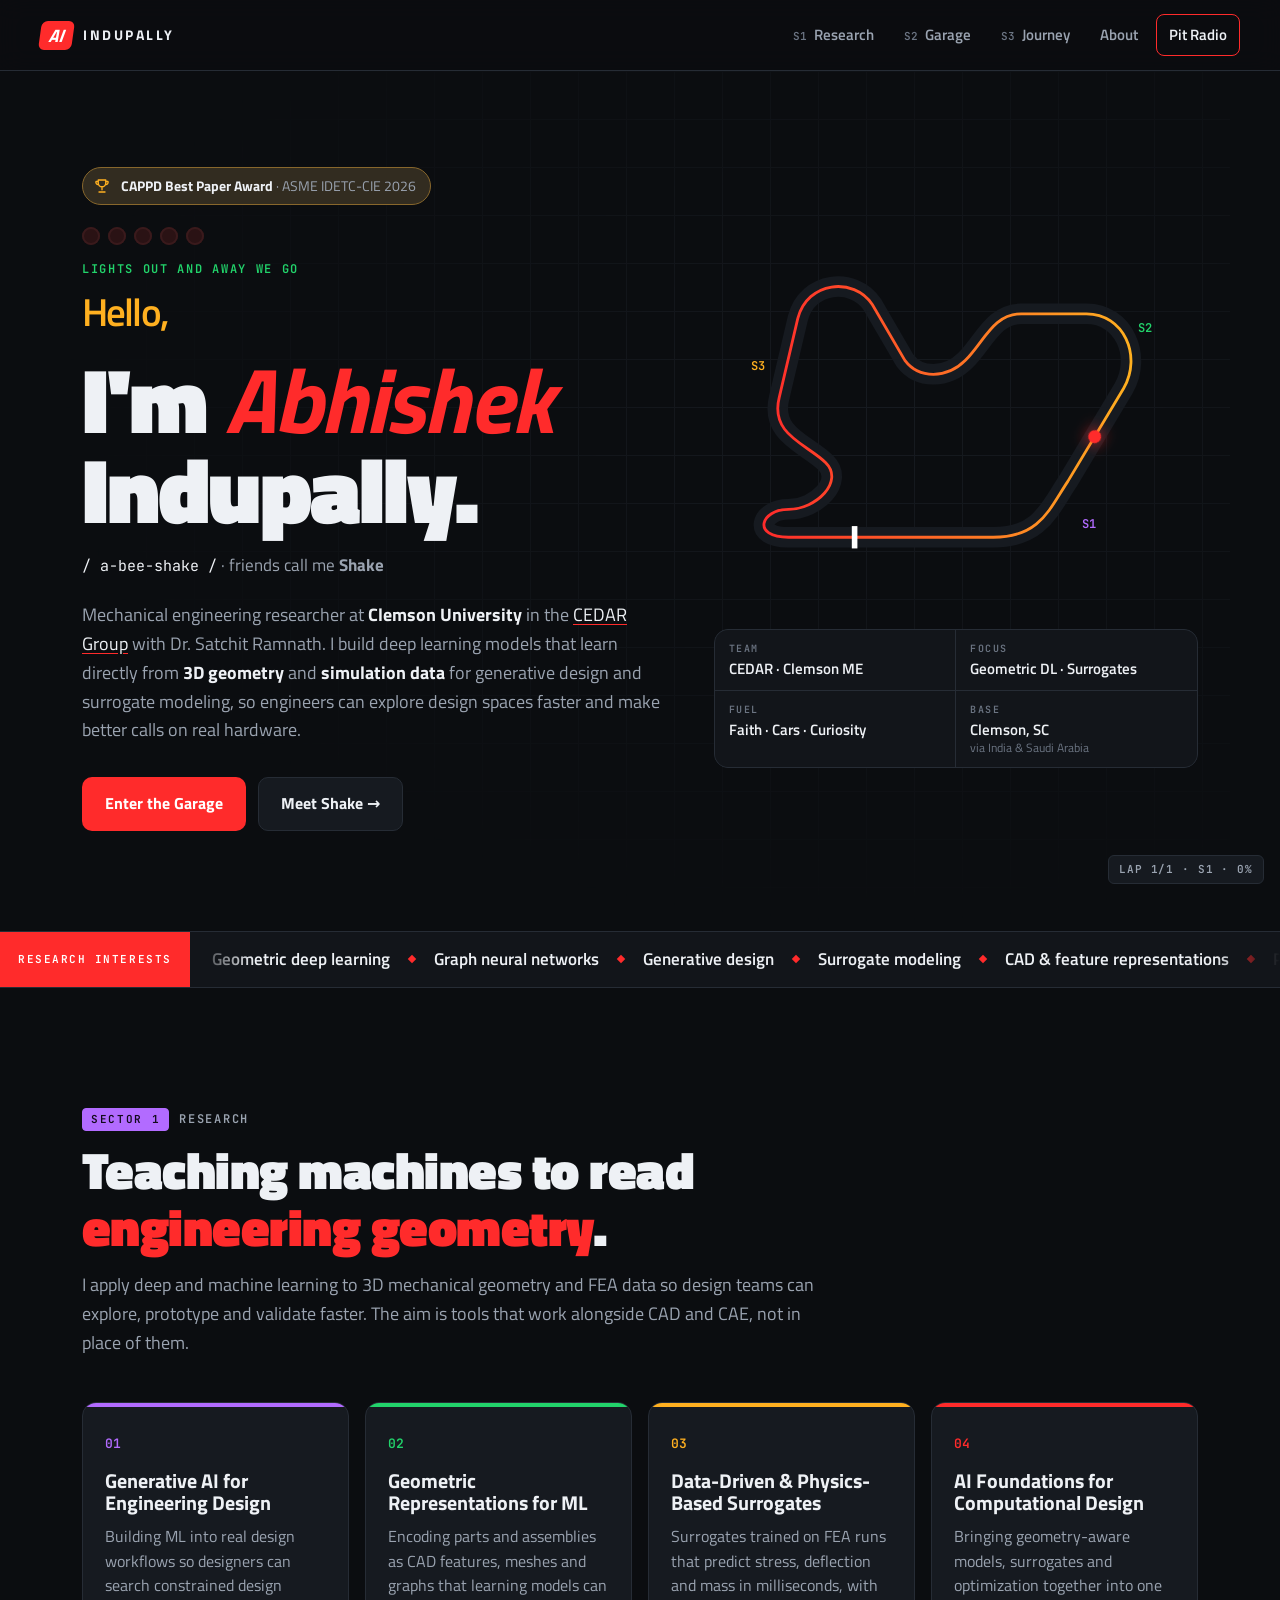
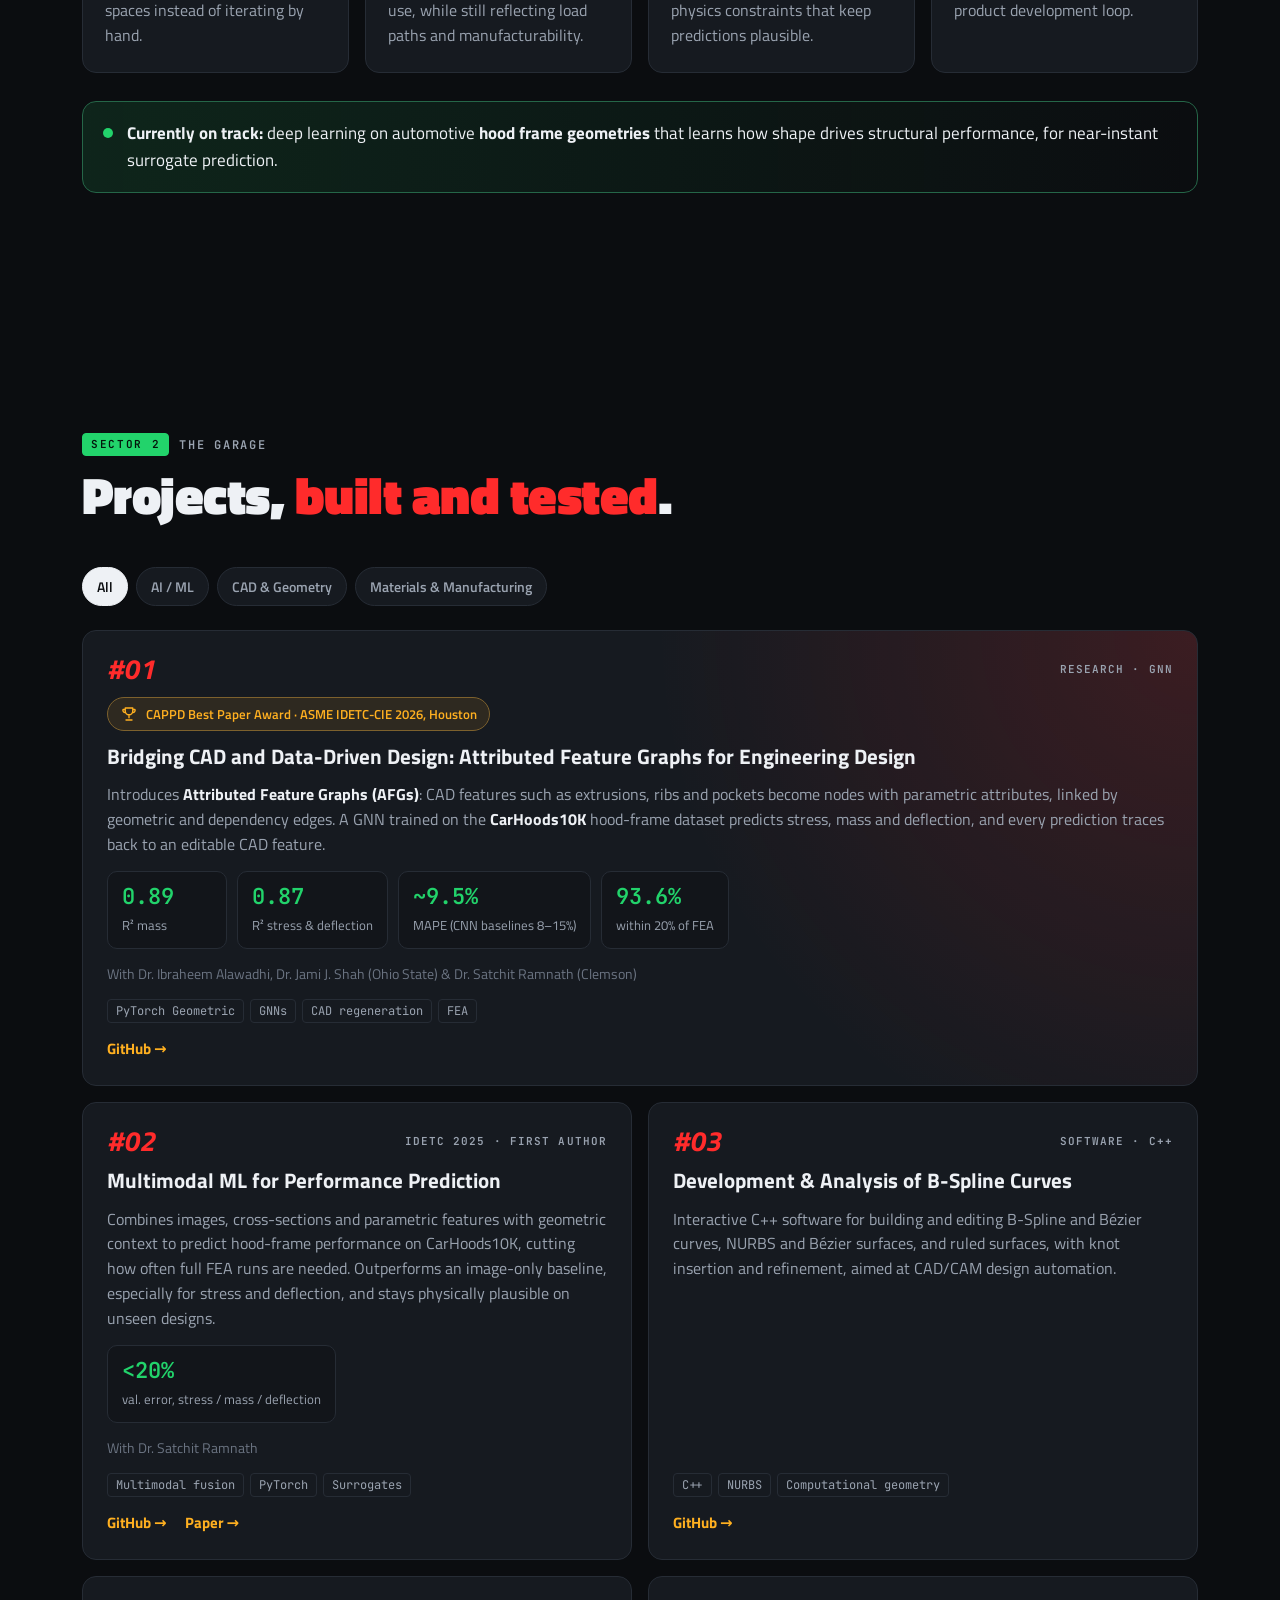
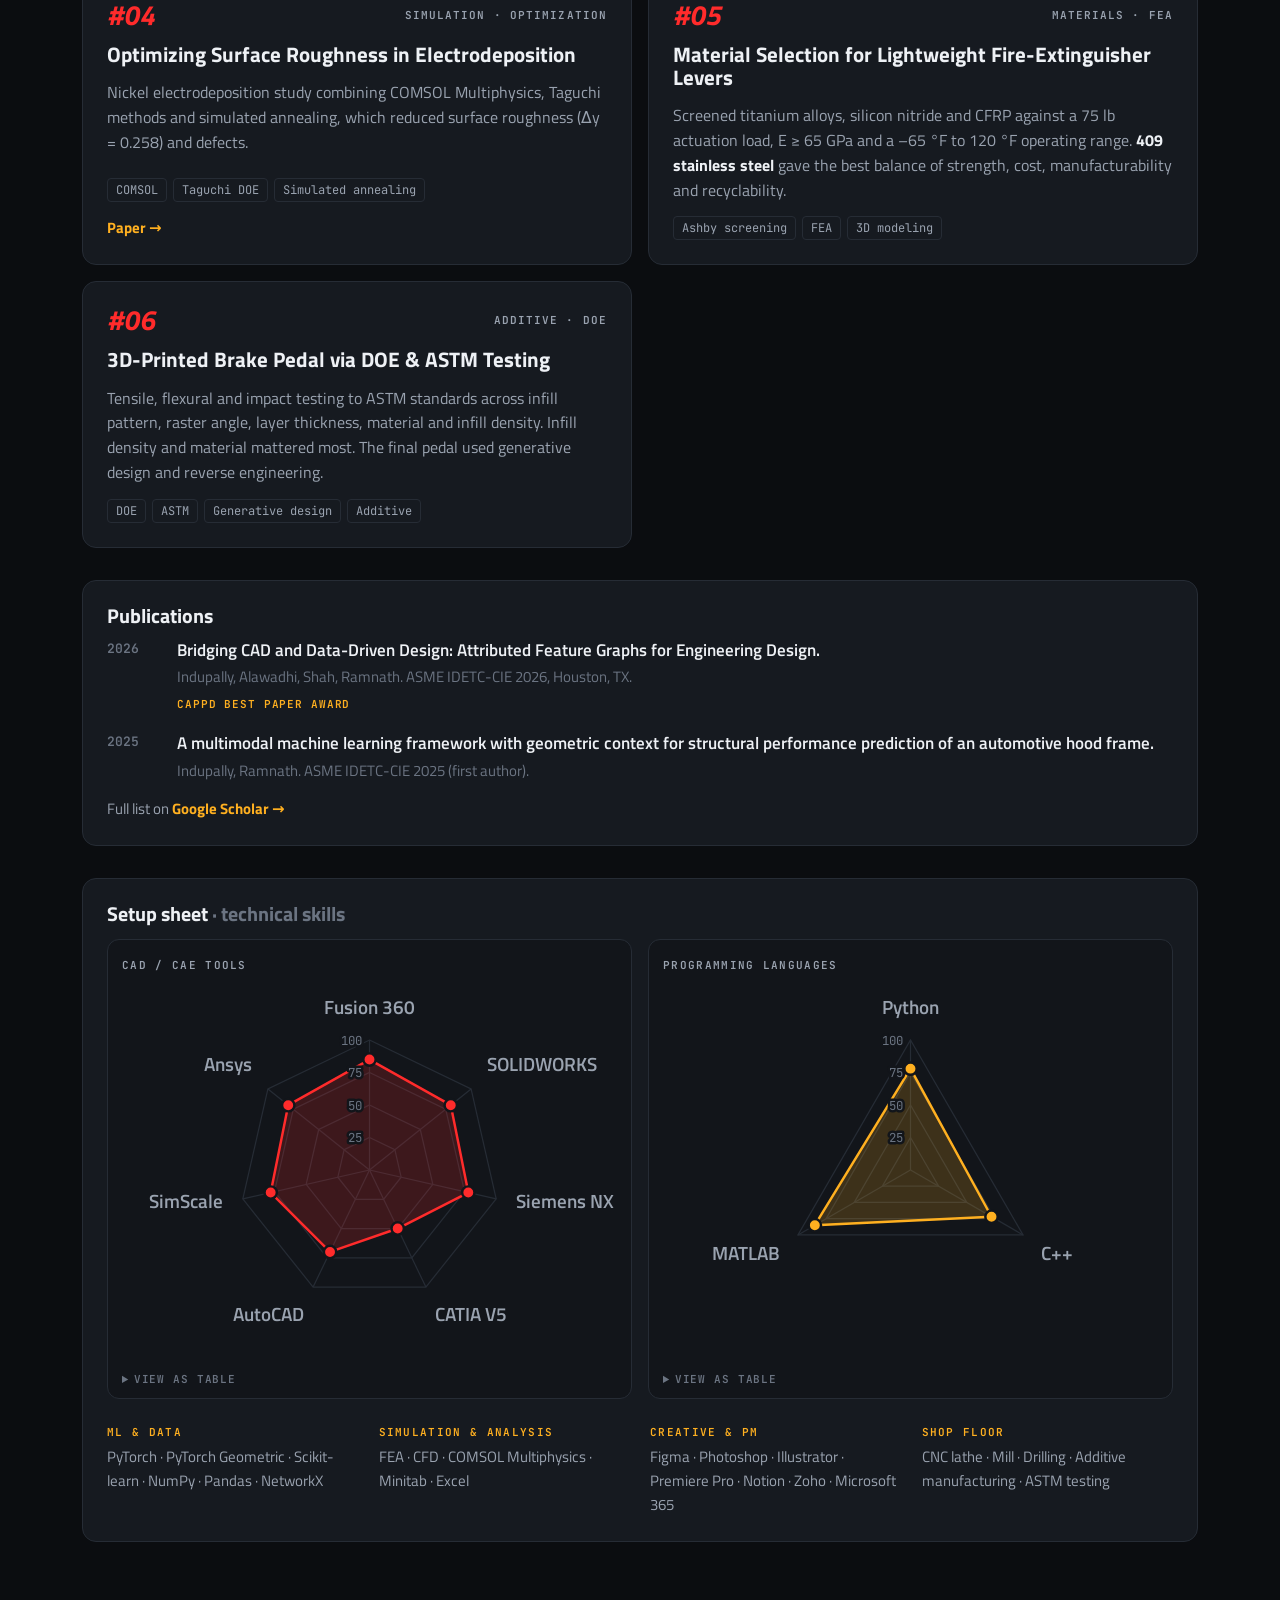
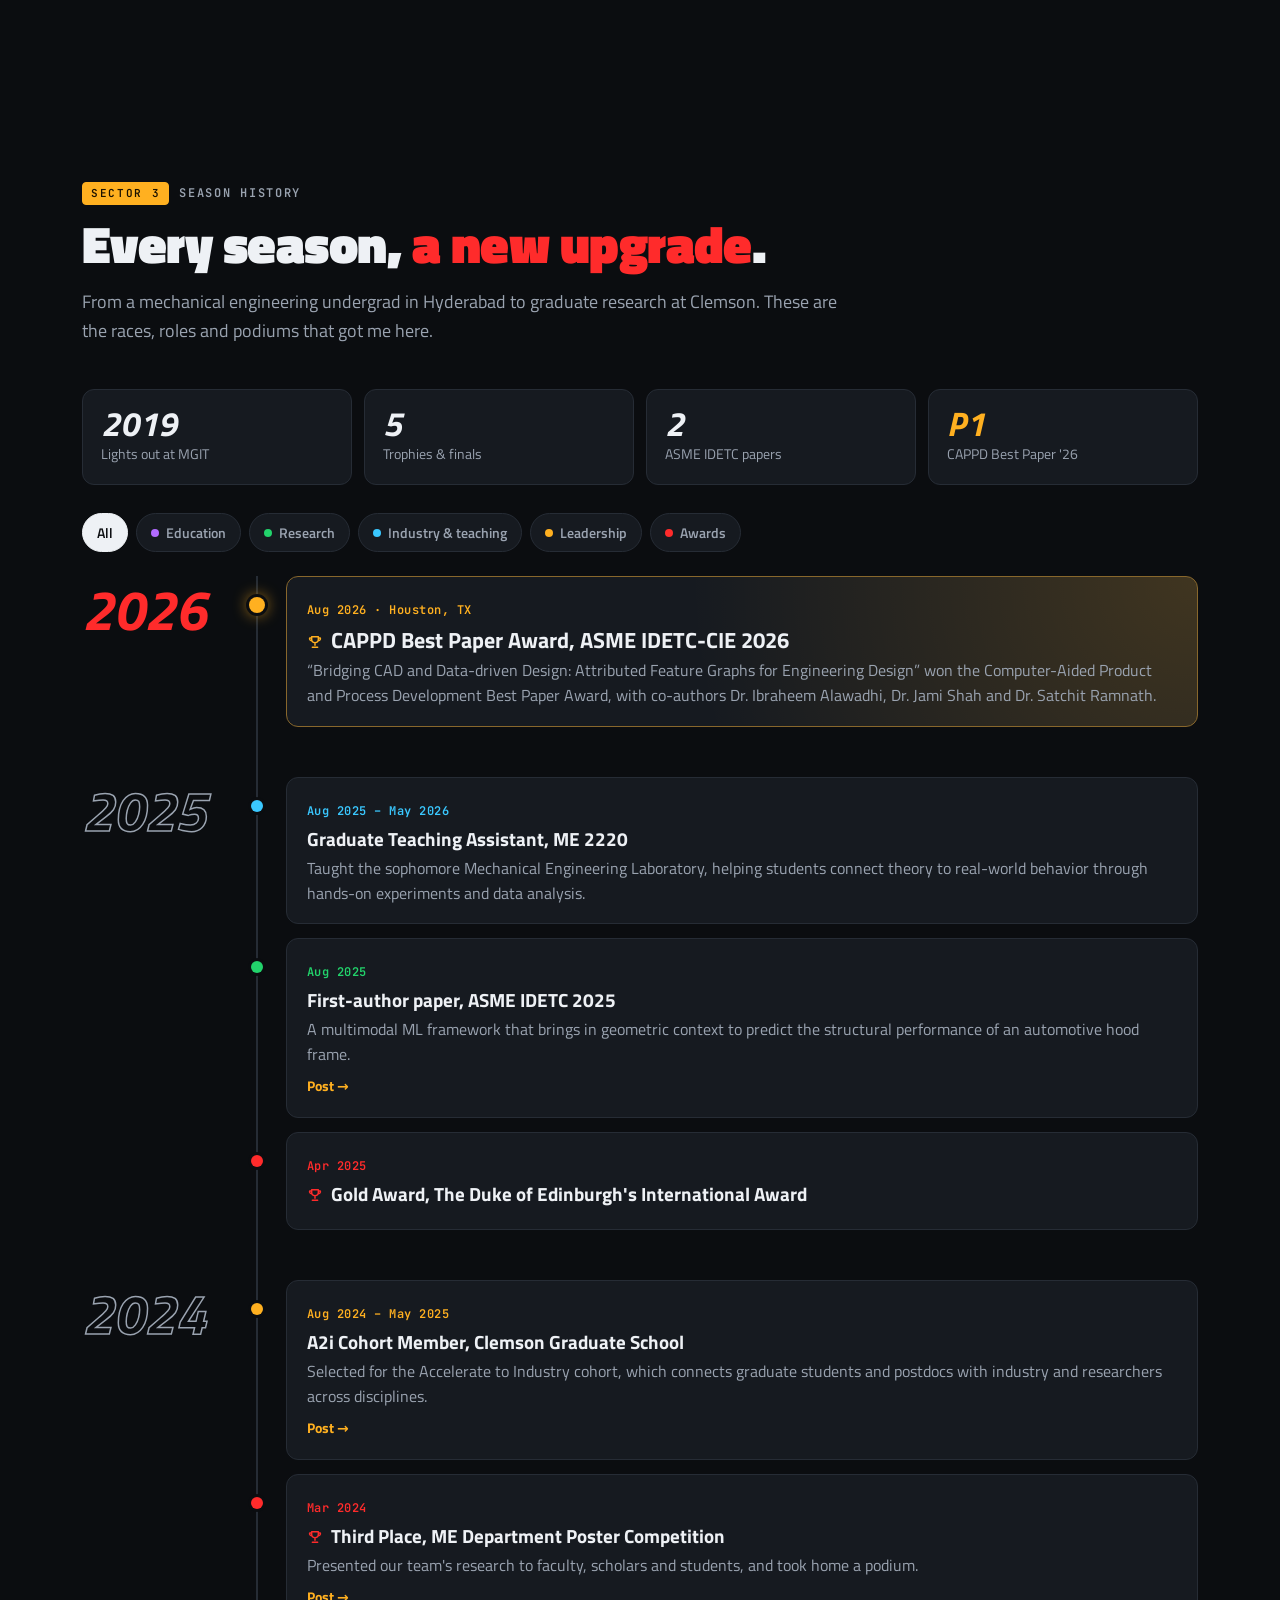
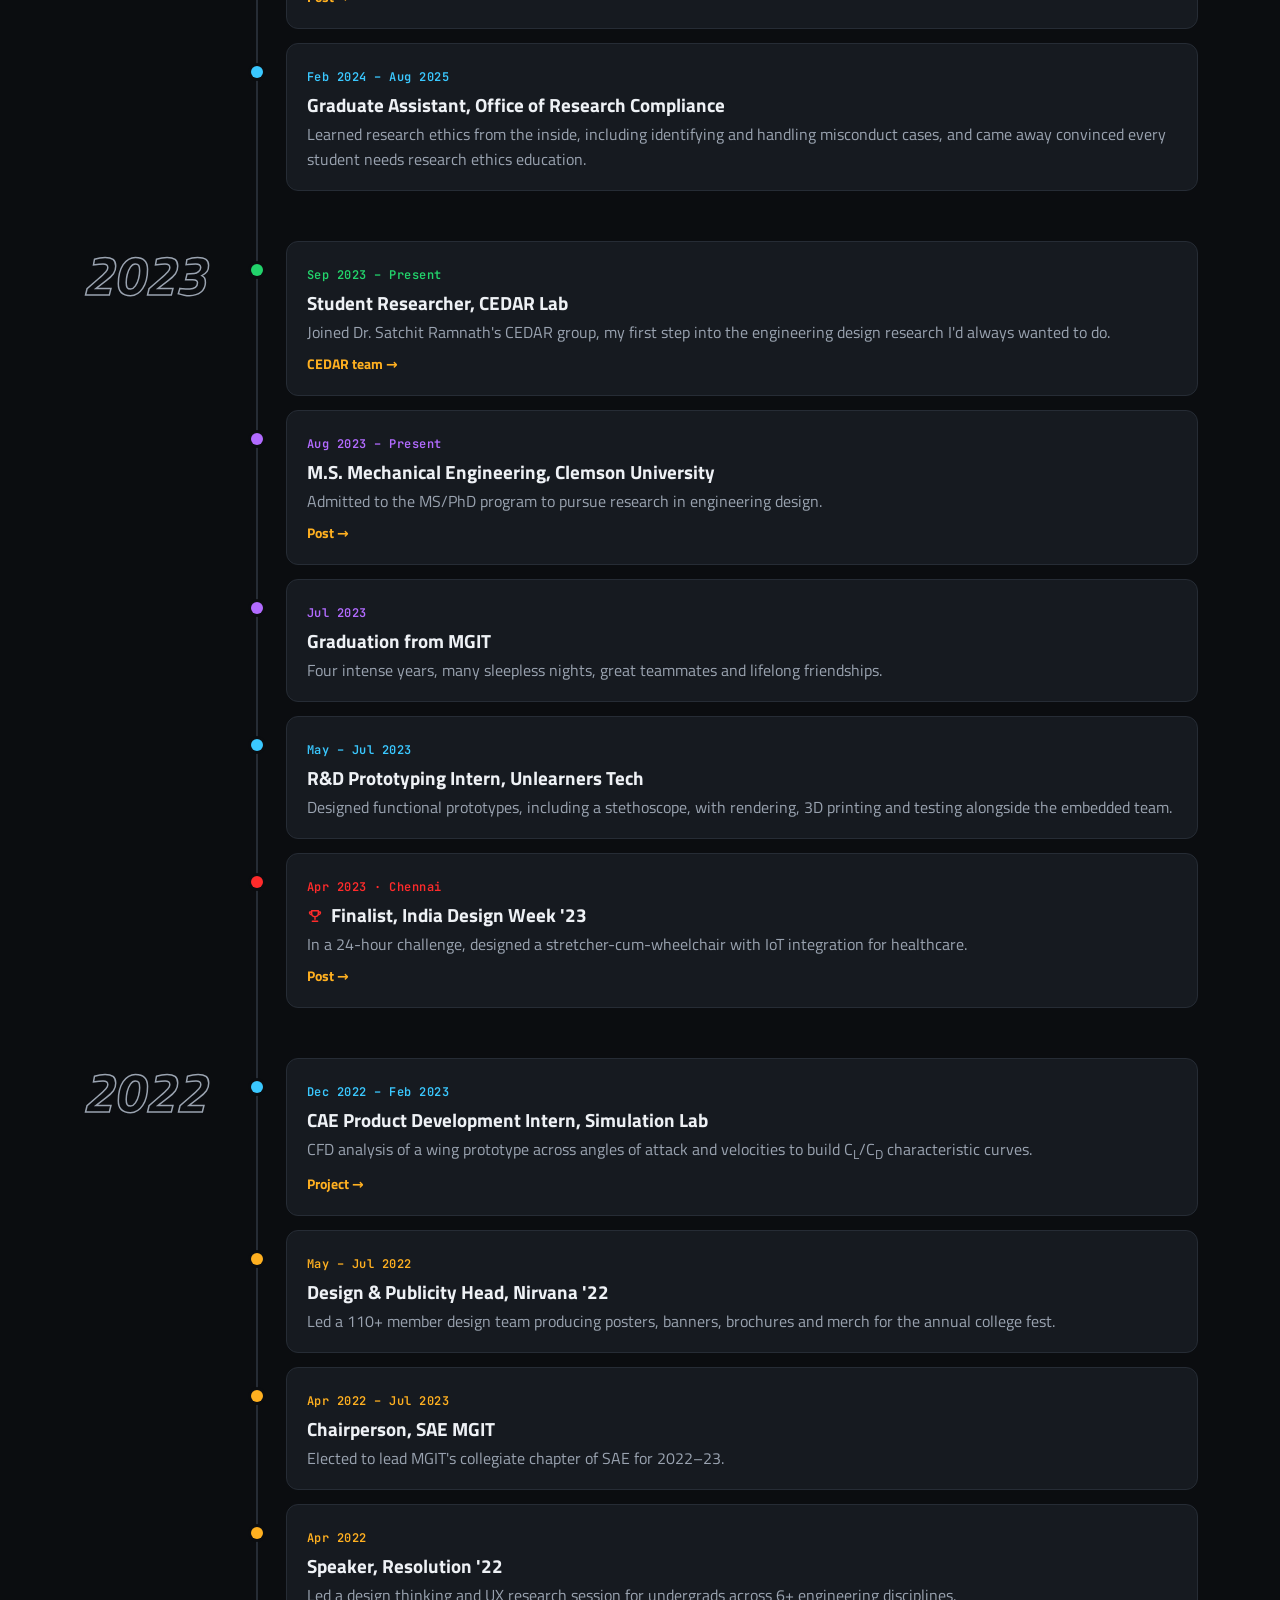
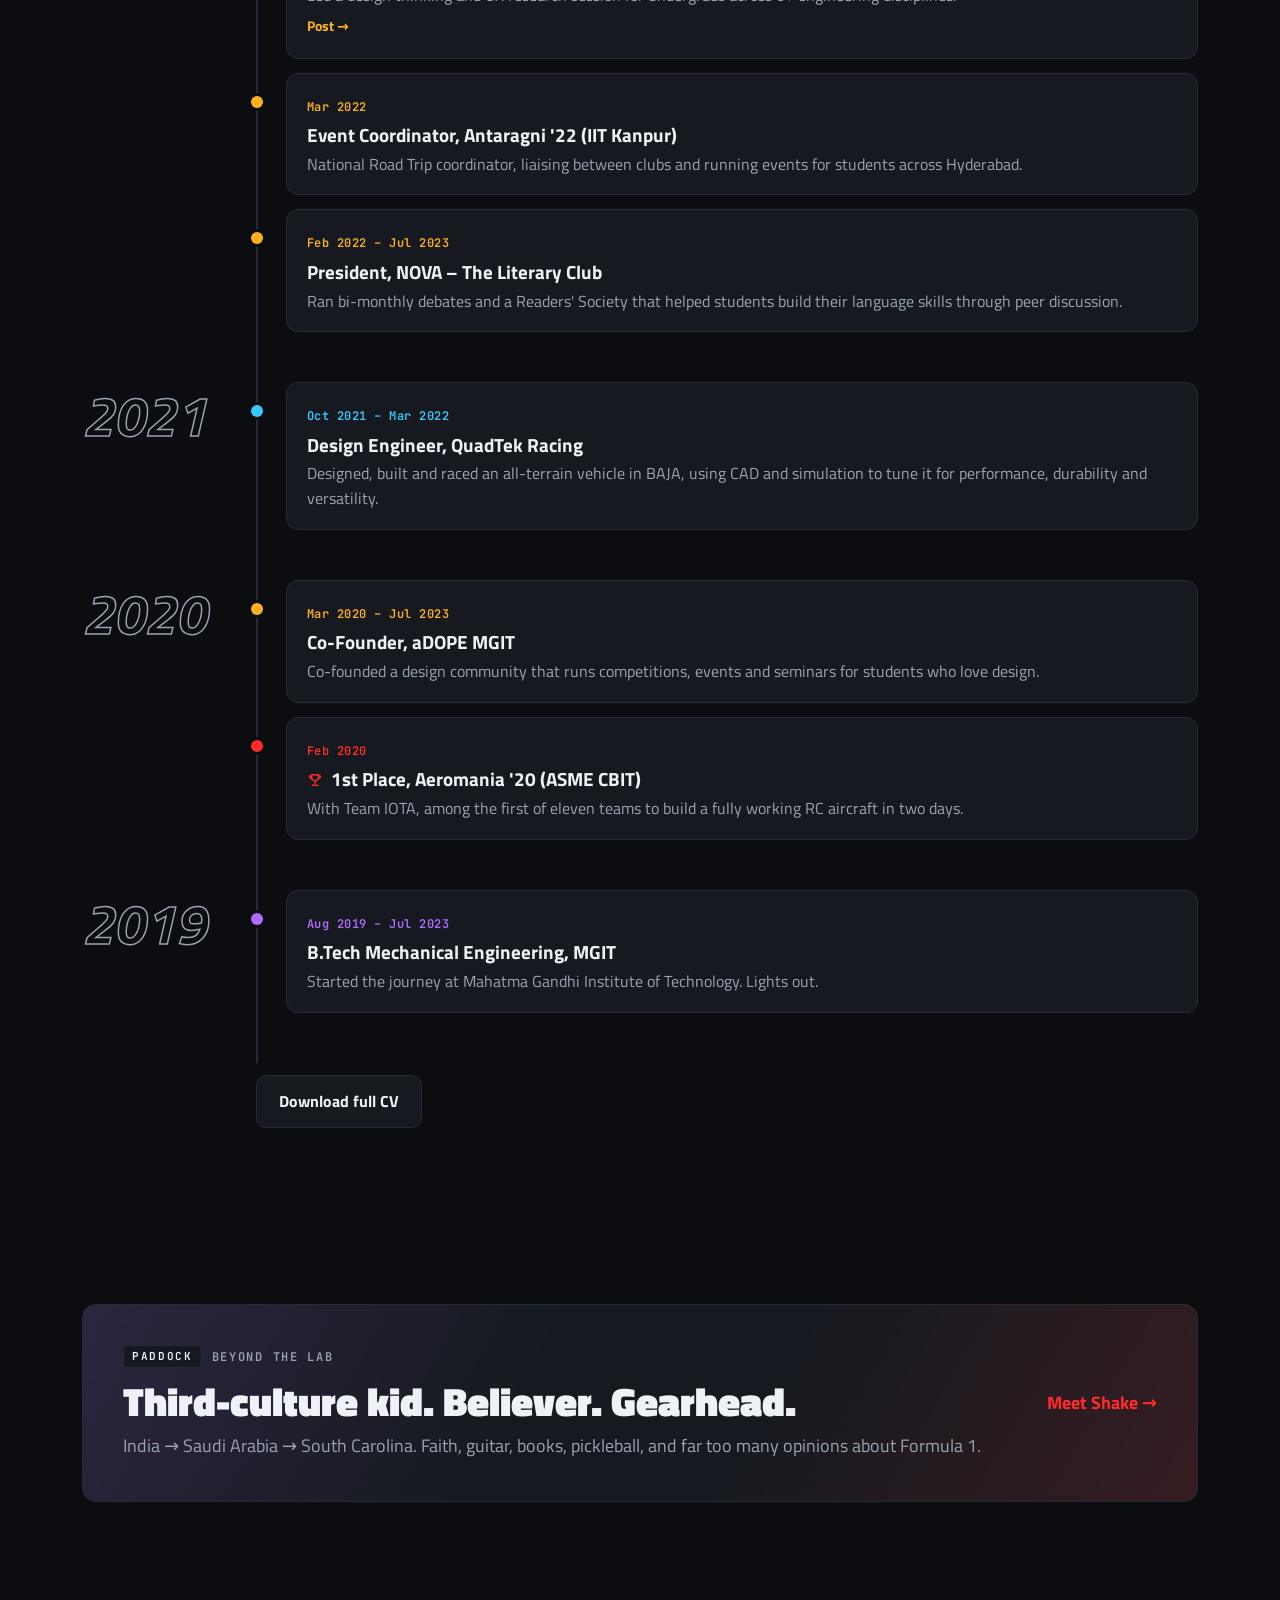
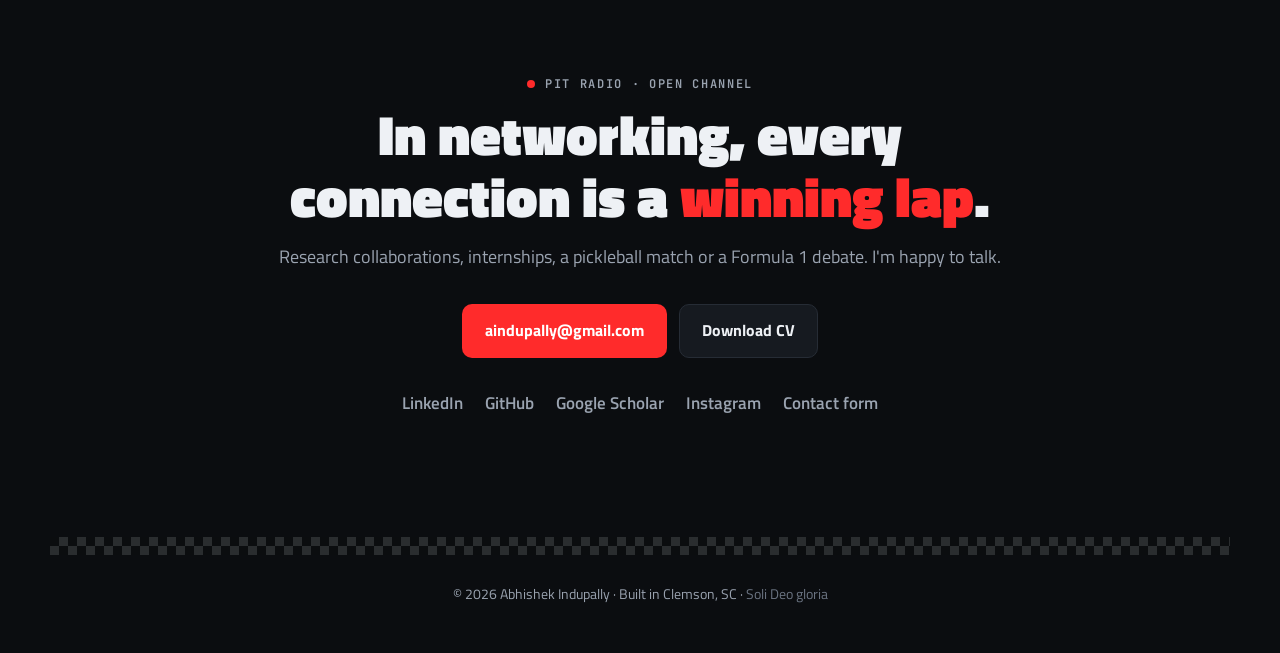
==== index.html @ 035bac5c "First website commit" ====
<!doctype html>
<html lang="en">
<head>
  <meta charset="utf-8" />
  <meta name="viewport" content="width=device-width, initial-scale=1" />
  <title>Abhishek Indupally</title>
  <meta name="description" content="Abhishek Indupally — Mechanical engineering researcher at Clemson University working on geometric deep learning, generative design, and surrogate modeling." />
  <meta property="og:title" content="Abhishek Indupally" />
  <meta property="og:description" content="Geometric deep learning for engineering design. Researcher, designer, gearhead." />
  <meta name="theme-color" content="#0b0d10" />
  <link rel="icon" href="assets/favicon.svg" type="image/svg+xml" />
  <link rel="preconnect" href="https://fonts.googleapis.com" />
  <link rel="preconnect" href="https://fonts.gstatic.com" crossorigin />
  <link href="https://fonts.googleapis.com/css2?family=Titillium+Web:wght@400;600;700;900&family=JetBrains+Mono:wght@400;600&family=Noto+Sans+Telugu:wght@600&family=Noto+Naskh+Arabic:wght@600&display=swap" rel="stylesheet" />
  <link rel="stylesheet" href="styles.css" />
</head>
<body>
  <!-- Lap progress bar -->
  <div class="lap" aria-hidden="true">
    <div class="lap__fill" id="lapFill"></div>
    <span class="lap__label" id="lapLabel">LAP 1/1</span>
  </div>

  <header class="nav" id="nav">
    <a href="index.html" class="nav__brand" aria-label="Home">
      <span class="nav__num">AI</span>
      <span class="nav__name">INDUPALLY</span>
    </a>
    <button class="nav__toggle" id="navToggle" aria-expanded="false" aria-controls="navLinks">
      <span></span><span></span><span></span><span class="sr-only">Menu</span>
    </button>
    <nav class="nav__links" id="navLinks">
      <a href="#research"><b>S1</b> Research</a>
      <a href="#garage"><b>S2</b> Garage</a>
      <a href="#journey"><b>S3</b> Journey</a>
      <a href="about.html">About</a>
      <a href="#radio" class="nav__cta">Pit Radio</a>
    </nav>
  </header>

  <main id="top">
    <!-- ============ HERO / LIGHTS OUT ============ -->
    <section class="hero">
      <div class="hero__grid-bg" aria-hidden="true"></div>

      <div class="hero__copy">
        <a class="flash" href="#garage">
          <svg viewBox="0 0 24 24" aria-hidden="true"><path d="M7 4h10v4a5 5 0 0 1-10 0zM7 6H4a3 3 0 0 0 3 4M17 6h3a3 3 0 0 1-3 4M12 13v4M8 20h8"/></svg>
          <span><b>CAPPD Best Paper Award</b> · ASME IDETC-CIE 2026</span>
        </a>
        <div class="lights" id="heroLights" aria-hidden="true">
          <span></span><span></span><span></span><span></span><span></span>
        </div>
        <p class="eyebrow" id="lightsText">Lights out and away we go</p>

        <h1 class="hero__title">
          <span class="hero__greet" id="greet" aria-live="polite">Hello,</span>
          I'm <span class="accent">Abhishek</span><br />Indupally.
        </h1>
        <p class="hero__pron">
          <span class="mono">/ a-bee-shake /</span> · friends call me <b>Shake</b>
        </p>

        <p class="hero__lede">
          Mechanical engineering researcher at <b>Clemson University</b> in the
          <a href="https://cecas.clemson.edu/cedar/" target="_blank" rel="noopener">CEDAR Group</a>
          with Dr. Satchit Ramnath.
          I build deep learning models that learn directly from <b>3D geometry</b> and
          <b>simulation data</b> for generative design and surrogate modeling, so engineers
          can explore design spaces faster and make better calls on real hardware.
        </p>

        <div class="hero__actions">
          <a class="btn btn--primary" href="#garage">Enter the Garage</a>
          <a class="btn btn--ghost" href="about.html">Meet Shake →</a>
        </div>
      </div>

      <div class="hero__track">
        <svg viewBox="0 0 520 420" class="circuit" role="img" aria-label="Stylized racing circuit with a car lapping it">
          <defs>
            <linearGradient id="trackGlow" x1="0" x2="1">
              <stop offset="0" stop-color="var(--red)" />
              <stop offset="1" stop-color="var(--amber)" />
            </linearGradient>
          </defs>
          <path id="circuitPath" class="circuit__base"
            d="M80 330 L300 330 C350 330 360 300 380 270 L440 170 C460 135 440 90 400 90
               L330 90 C300 90 290 120 270 140 C250 160 220 160 205 140 L170 80
               C150 50 100 55 90 95 L70 180 C60 220 100 230 120 250 C140 270 110 300 80 300
               C50 300 40 330 80 330 Z" />
          <path class="circuit__line" pathLength="1" d="M80 330 L300 330 C350 330 360 300 380 270 L440 170 C460 135 440 90 400 90
               L330 90 C300 90 290 120 270 140 C250 160 220 160 205 140 L170 80
               C150 50 100 55 90 95 L70 180 C60 220 100 230 120 250 C140 270 110 300 80 300
               C50 300 40 330 80 330 Z" stroke="url(#trackGlow)" />
          <g class="circuit__sf"><rect x="148" y="318" width="6" height="24" /></g>
          <text x="395" y="320" class="circuit__s s1">S1</text>
          <text x="455" y="110" class="circuit__s s2">S2</text>
          <text x="40" y="150" class="circuit__s s3">S3</text>
          <circle r="7" class="circuit__car">
            <animateMotion dur="9s" repeatCount="indefinite" rotate="auto">
              <mpath href="#circuitPath" />
            </animateMotion>
          </circle>
        </svg>

        <dl class="telemetry">
          <div><dt>Team</dt><dd>CEDAR · Clemson ME</dd></div>
          <div><dt>Focus</dt><dd>Geometric DL · Surrogates</dd></div>
          <div><dt>Fuel</dt><dd>Faith · Cars · Curiosity</dd></div>
          <div><dt>Base</dt><dd>Clemson, SC <span class="dim">via India &amp; Saudi Arabia</span></dd></div>
        </dl>
      </div>
    </section>

    <!-- ============ RESEARCH INTERESTS TICKER ============ -->
    <section class="ticker" aria-label="Research interests">
      <span class="ticker__label">Research interests</span>
      <div class="ticker__track">
        <ul class="ticker__list">
          <li>Geometric deep learning</li>
          <li>Graph neural networks</li>
          <li>Generative design</li>
          <li>Surrogate modeling</li>
          <li>CAD &amp; feature representations</li>
          <li>Physics-informed ML</li>
          <li>Multimodal learning</li>
          <li>Design automation</li>
          <li>Engineering design</li>
        </ul>
        <ul class="ticker__list" aria-hidden="true">
          <li>Geometric deep learning</li>
          <li>Graph neural networks</li>
          <li>Generative design</li>
          <li>Surrogate modeling</li>
          <li>CAD &amp; feature representations</li>
          <li>Physics-informed ML</li>
          <li>Multimodal learning</li>
          <li>Design automation</li>
          <li>Engineering design</li>
        </ul>
      </div>
    </section>

    <!-- ============ S1 RESEARCH ============ -->
    <section class="section" id="research" data-sector="S1">
      <header class="section__head">
        <p class="eyebrow"><span class="tag tag--s1">Sector 1</span> Research</p>
        <h2>Teaching machines to read <span class="accent">engineering geometry</span>.</h2>
        <p class="section__sub">
          I apply deep and machine learning to 3D mechanical geometry and FEA data so design teams
          can explore, prototype and validate faster. The aim is tools that work alongside
          CAD and CAE, not in place of them.
        </p>
      </header>

      <div class="sectors">
        <article class="sector" style="--c: var(--purple)">
          <span class="sector__id">01</span>
          <h3>Generative AI for Engineering Design</h3>
          <p>Building ML into real design workflows so designers can search constrained design spaces instead of iterating by hand.</p>
        </article>
        <article class="sector" style="--c: var(--green)">
          <span class="sector__id">02</span>
          <h3>Geometric Representations for ML</h3>
          <p>Encoding parts and assemblies as CAD features, meshes and graphs that learning models can use, while still reflecting load paths and manufacturability.</p>
        </article>
        <article class="sector" style="--c: var(--amber)">
          <span class="sector__id">03</span>
          <h3>Data-Driven &amp; Physics-Based Surrogates</h3>
          <p>Surrogates trained on FEA runs that predict stress, deflection and mass in milliseconds, with physics constraints that keep predictions plausible.</p>
        </article>
        <article class="sector" style="--c: var(--red)">
          <span class="sector__id">04</span>
          <h3>AI Foundations for Computational Design</h3>
          <p>Bringing geometry-aware models, surrogates and optimization together into one product development loop.</p>
        </article>
      </div>

      <div class="now">
        <span class="now__dot"></span>
        <p><b>Currently on track:</b> deep learning on automotive <b>hood frame geometries</b> that
          learns how shape drives structural performance, for near-instant surrogate prediction.</p>
      </div>
    </section>

    <!-- ============ S2 GARAGE / PROJECTS ============ -->
    <section class="section" id="garage" data-sector="S2">
      <header class="section__head">
        <p class="eyebrow"><span class="tag tag--s2">Sector 2</span> The Garage</p>
        <h2>Projects, <span class="accent">built and tested</span>.</h2>
      </header>

      <div class="filters" role="group" aria-label="Filter projects" data-filter-target="#cars .car">
        <button class="chip is-active" data-filter="all">All</button>
        <button class="chip" data-filter="ml">AI / ML</button>
        <button class="chip" data-filter="cad">CAD &amp; Geometry</button>
        <button class="chip" data-filter="mfg">Materials &amp; Manufacturing</button>
      </div>

      <div class="cars" id="cars">
        <article class="car car--feature" data-cat="ml cad">
          <div class="car__top"><span class="car__no">#01</span><span class="car__badge">Research · GNN</span></div>
          <p class="award-pill">
            <svg viewBox="0 0 24 24" aria-hidden="true"><path d="M7 4h10v4a5 5 0 0 1-10 0zM7 6H4a3 3 0 0 0 3 4M17 6h3a3 3 0 0 1-3 4M12 13v4M8 20h8"/></svg>
            CAPPD Best Paper Award · ASME IDETC-CIE 2026, Houston
          </p>
          <h3>Bridging CAD and Data-Driven Design: Attributed Feature Graphs for Engineering Design</h3>
          <p>Introduces <b>Attributed Feature Graphs (AFGs)</b>: CAD features such as extrusions, ribs and pockets become nodes
            with parametric attributes, linked by geometric and dependency edges. A GNN trained on the
            <b>CarHoods10K</b> hood-frame dataset predicts stress, mass and deflection, and every prediction
            traces back to an editable CAD feature.</p>
          <ul class="stats">
            <li><b>0.89</b><span>R² mass</span></li>
            <li><b>0.87</b><span>R² stress &amp; deflection</span></li>
            <li><b>~9.5%</b><span>MAPE (CNN baselines 8–15%)</span></li>
            <li><b>93.6%</b><span>within 20% of FEA</span></li>
          </ul>
          <p class="car__crew">With Dr. Ibraheem Alawadhi, Dr. Jami J. Shah (Ohio State) &amp; Dr. Satchit Ramnath (Clemson)</p>
          <div class="car__tags"><span>PyTorch Geometric</span><span>GNNs</span><span>CAD regeneration</span><span>FEA</span></div>
          <div class="car__links"><a href="https://github.com/aindupally/" target="_blank" rel="noopener">GitHub →</a></div>
        </article>

        <article class="car" data-cat="ml">
          <div class="car__top"><span class="car__no">#02</span><span class="car__badge">IDETC 2025 · First author</span></div>
          <h3>Multimodal ML for Performance Prediction</h3>
          <p>Combines images, cross-sections and parametric features with geometric context to predict hood-frame performance on CarHoods10K,
            cutting how often full FEA runs are needed. Outperforms an image-only baseline, especially for stress and deflection,
            and stays physically plausible on unseen designs.</p>
          <ul class="stats"><li><b>&lt;20%</b><span>val. error, stress / mass / deflection</span></li></ul>
          <p class="car__crew">With Dr. Satchit Ramnath</p>
          <div class="car__tags"><span>Multimodal fusion</span><span>PyTorch</span><span>Surrogates</span></div>
          <div class="car__links">
            <a href="https://github.com/aindupally/mmml-performance" target="_blank" rel="noopener">GitHub →</a>
            <a href="https://scholar.google.com/citations?user=85nRi0cAAAAJ&amp;hl=en" target="_blank" rel="noopener">Paper →</a>
          </div>
        </article>

        <article class="car" data-cat="cad">
          <div class="car__top"><span class="car__no">#03</span><span class="car__badge">Software · C++</span></div>
          <h3>Development &amp; Analysis of B-Spline Curves</h3>
          <p>Interactive C++ software for building and editing B-Spline and Bézier curves, NURBS and Bézier surfaces,
            and ruled surfaces, with knot insertion and refinement, aimed at CAD/CAM design automation.</p>
          <div class="car__tags"><span>C++</span><span>NURBS</span><span>Computational geometry</span></div>
          <div class="car__links"><a href="https://github.com/aindupally/design-automation-spring24" target="_blank" rel="noopener">GitHub →</a></div>
        </article>

        <article class="car" data-cat="mfg">
          <div class="car__top"><span class="car__no">#04</span><span class="car__badge">Simulation · Optimization</span></div>
          <h3>Optimizing Surface Roughness in Electrodeposition</h3>
          <p>Nickel electrodeposition study combining COMSOL Multiphysics, Taguchi methods and simulated annealing,
            which reduced surface roughness (Δy = 0.258) and defects.</p>
          <div class="car__tags"><span>COMSOL</span><span>Taguchi DOE</span><span>Simulated annealing</span></div>
          <div class="car__links"><a href="https://scholar.google.com/citations?user=85nRi0cAAAAJ&amp;hl=en" target="_blank" rel="noopener">Paper →</a></div>
        </article>

        <article class="car" data-cat="mfg cad">
          <div class="car__top"><span class="car__no">#05</span><span class="car__badge">Materials · FEA</span></div>
          <h3>Material Selection for Lightweight Fire-Extinguisher Levers</h3>
          <p>Screened titanium alloys, silicon nitride and CFRP against a 75 lb actuation load, E ≥ 65 GPa and a
            –65 °F to 120 °F operating range. <b>409 stainless steel</b> gave the best balance of strength, cost,
            manufacturability and recyclability.</p>
          <div class="car__tags"><span>Ashby screening</span><span>FEA</span><span>3D modeling</span></div>
        </article>

        <article class="car" data-cat="mfg">
          <div class="car__top"><span class="car__no">#06</span><span class="car__badge">Additive · DOE</span></div>
          <h3>3D-Printed Brake Pedal via DOE &amp; ASTM Testing</h3>
          <p>Tensile, flexural and impact testing to ASTM standards across infill pattern, raster angle, layer thickness,
            material and infill density. Infill density and material mattered most. The final pedal used generative design and
            reverse engineering.</p>
          <div class="car__tags"><span>DOE</span><span>ASTM</span><span>Generative design</span><span>Additive</span></div>
        </article>
      </div>

      <div class="pubs">
        <h3>Publications</h3>
        <ol class="pubs__list">
          <li>
            <span class="pubs__year">2026</span>
            <div>
              <b>Bridging CAD and Data-Driven Design: Attributed Feature Graphs for Engineering Design.</b>
              <span class="dim">Indupally, Alawadhi, Shah, Ramnath. ASME IDETC-CIE 2026, Houston, TX.</span>
              <span class="pubs__award">CAPPD Best Paper Award</span>
            </div>
          </li>
          <li>
            <span class="pubs__year">2025</span>
            <div>
              <b>A multimodal machine learning framework with geometric context for structural performance prediction of an automotive hood frame.</b>
              <span class="dim">Indupally, Ramnath. ASME IDETC-CIE 2025 (first author).</span>
            </div>
          </li>
        </ol>
        <!-- TODO: confirm exact titles / author order and add DOI links -->
        <p class="pubs__more">Full list on <a href="https://scholar.google.com/citations?user=85nRi0cAAAAJ&amp;hl=en" target="_blank" rel="noopener">Google Scholar →</a></p>
      </div>

      <div class="setup">
        <h3>Setup sheet <span class="dim">· technical skills</span></h3>
        <!-- Radar values are self-rated 0–100. Edit the data-skills JSON to update. -->
        <div class="radars">
          <figure class="radar" style="--c: var(--red)"
            data-skills='[["Fusion 360",85],["SOLIDWORKS",80],["Siemens NX",78],["CATIA V5",50],["AutoCAD",70],["SimScale",78],["Ansys",80]]'>
            <figcaption>CAD / CAE tools</figcaption>
          </figure>
          <figure class="radar" style="--c: var(--amber)"
            data-skills='[["Python",78],["C++",72],["MATLAB",85]]'>
            <figcaption>Programming languages</figcaption>
          </figure>
        </div>
        <div class="setup__grid">
          <div><h4>ML &amp; Data</h4><p>PyTorch · PyTorch Geometric · Scikit-learn · NumPy · Pandas · NetworkX</p></div>
          <div><h4>Simulation &amp; Analysis</h4><p>FEA · CFD · COMSOL Multiphysics · Minitab · Excel</p></div>
          <div><h4>Creative &amp; PM</h4><p>Figma · Photoshop · Illustrator · Premiere Pro · Notion · Zoho · Microsoft 365</p></div>
          <div><h4>Shop Floor</h4><p>CNC lathe · Mill · Drilling · Additive manufacturing · ASTM testing</p></div>
        </div>
      </div>
    </section>

    <!-- ============ S3 JOURNEY / SEASON HISTORY ============ -->
    <section class="section" id="journey" data-sector="S3">
      <header class="section__head">
        <p class="eyebrow"><span class="tag tag--s3">Sector 3</span> Season History</p>
        <h2>Every season, <span class="accent">a new upgrade</span>.</h2>
        <p class="section__sub">From a mechanical engineering undergrad in Hyderabad to graduate research at Clemson.
          These are the races, roles and podiums that got me here.</p>
      </header>

      <ul class="trophies">
        <li><b>2019</b><span>Lights out at MGIT</span></li>
        <li><b>5</b><span>Trophies &amp; finals</span></li>
        <li><b>2</b><span>ASME IDETC papers</span></li>
        <li><b>P1</b><span>CAPPD Best Paper '26</span></li>
      </ul>

      <div class="filters" role="group" aria-label="Filter timeline" data-filter-target="#season .ev">
        <button class="chip is-active" data-filter="all">All</button>
        <button class="chip" data-filter="edu"><i class="dot" style="--c:var(--purple)"></i>Education</button>
        <button class="chip" data-filter="research"><i class="dot" style="--c:var(--green)"></i>Research</button>
        <button class="chip" data-filter="work"><i class="dot" style="--c:var(--cyan)"></i>Industry &amp; teaching</button>
        <button class="chip" data-filter="lead"><i class="dot" style="--c:var(--amber)"></i>Leadership</button>
        <button class="chip" data-filter="award"><i class="dot" style="--c:var(--red)"></i>Awards</button>
      </div>

      <div class="season" id="season">
        <!-- Newest first. Each .ev takes data-type: edu | research | work | lead | award -->
        <div class="yr">
          <h3 class="yr__label">2026</h3>
          <ul class="yr__events">
            <li class="ev ev--award ev--star" data-type="award research">
              <span class="ev__date">Aug 2026 · Houston, TX</span>
              <h4>CAPPD Best Paper Award, ASME IDETC-CIE 2026</h4>
              <p>“Bridging CAD and Data-driven Design: Attributed Feature Graphs for Engineering Design” won the Computer-Aided
                Product and Process Development Best Paper Award, with co-authors Dr. Ibraheem Alawadhi, Dr. Jami Shah and Dr. Satchit Ramnath.</p>
            </li>
          </ul>
        </div>

        <div class="yr">
          <h3 class="yr__label">2025</h3>
          <ul class="yr__events">
            <li class="ev" data-type="work">
              <span class="ev__date">Aug 2025 – May 2026</span>
              <h4>Graduate Teaching Assistant, ME 2220</h4>
              <p>Taught the sophomore Mechanical Engineering Laboratory, helping students connect theory to real-world
                behavior through hands-on experiments and data analysis.</p>
            </li>
            <li class="ev" data-type="research">
              <span class="ev__date">Aug 2025</span>
              <h4>First-author paper, ASME IDETC 2025</h4>
              <p>A multimodal ML framework that brings in geometric context to predict the structural performance of an automotive hood frame.</p>
              <a class="ev__link" href="https://www.linkedin.com/posts/abhishekindupally_design-engineers-want-to-explore-creative-activity-7372683764398989312-6LFa" target="_blank" rel="noopener">Post →</a>
            </li>
            <li class="ev ev--award" data-type="award">
              <span class="ev__date">Apr 2025</span>
              <h4>Gold Award, The Duke of Edinburgh's International Award</h4>
            </li>
          </ul>
        </div>

        <div class="yr">
          <h3 class="yr__label">2024</h3>
          <ul class="yr__events">
            <li class="ev" data-type="lead">
              <span class="ev__date">Aug 2024 – May 2025</span>
              <h4>A2i Cohort Member, Clemson Graduate School</h4>
              <p>Selected for the Accelerate to Industry cohort, which connects graduate students and postdocs with industry
                and researchers across disciplines.</p>
              <a class="ev__link" href="https://www.linkedin.com/posts/clemson-university-a2i_meet-abhishek-a-member-of-our-2024-2025-activity-7269734648627314689-8BH2" target="_blank" rel="noopener">Post →</a>
            </li>
            <li class="ev ev--award" data-type="award research">
              <span class="ev__date">Mar 2024</span>
              <h4>Third Place, ME Department Poster Competition</h4>
              <p>Presented our team's research to faculty, scholars and students, and took home a podium.</p>
              <a class="ev__link" href="https://www.linkedin.com/posts/abhishekindupally_phew-its-been-quite-a-while-since-i-was-activity-7186520215650729984-yRPH" target="_blank" rel="noopener">Post →</a>
            </li>
            <li class="ev" data-type="work">
              <span class="ev__date">Feb 2024 – Aug 2025</span>
              <h4>Graduate Assistant, Office of Research Compliance</h4>
              <p>Learned research ethics from the inside, including identifying and handling misconduct cases, and came away
                convinced every student needs research ethics education.</p>
            </li>
          </ul>
        </div>

        <div class="yr">
          <h3 class="yr__label">2023</h3>
          <ul class="yr__events">
            <li class="ev" data-type="research">
              <span class="ev__date">Sep 2023 – Present</span>
              <h4>Student Researcher, CEDAR Lab</h4>
              <p>Joined Dr. Satchit Ramnath's CEDAR group, my first step into the engineering design research I'd always wanted to do.</p>
              <a class="ev__link" href="https://cecas.clemson.edu/cedar/team/" target="_blank" rel="noopener">CEDAR team →</a>
            </li>
            <li class="ev" data-type="edu">
              <span class="ev__date">Aug 2023 – Present</span>
              <h4>M.S. Mechanical Engineering, Clemson University</h4>
              <p>Admitted to the MS/PhD program to pursue research in engineering design.</p>
              <a class="ev__link" href="https://www.linkedin.com/posts/abhishekindupally_clemsonuniversity-gradschool-mechanicalengineering-activity-7101028153686458368-JC_L" target="_blank" rel="noopener">Post →</a>
            </li>
            <li class="ev" data-type="edu">
              <span class="ev__date">Jul 2023</span>
              <h4>Graduation from MGIT</h4>
              <p>Four intense years, many sleepless nights, great teammates and lifelong friendships.</p>
            </li>
            <li class="ev" data-type="work">
              <span class="ev__date">May – Jul 2023</span>
              <h4>R&amp;D Prototyping Intern, Unlearners Tech</h4>
              <p>Designed functional prototypes, including a stethoscope, with rendering, 3D printing and testing alongside the embedded team.</p>
            </li>
            <li class="ev ev--award" data-type="award">
              <span class="ev__date">Apr 2023 · Chennai</span>
              <h4>Finalist, India Design Week '23</h4>
              <p>In a 24-hour challenge, designed a stretcher-cum-wheelchair with IoT integration for healthcare.</p>
              <a class="ev__link" href="https://www.linkedin.com/posts/abhishekindupally_idw2023-autodesk-designcompetition-activity-7064842282574753792-NzC_" target="_blank" rel="noopener">Post →</a>
            </li>
          </ul>
        </div>

        <div class="yr">
          <h3 class="yr__label">2022</h3>
          <ul class="yr__events">
            <li class="ev" data-type="work">
              <span class="ev__date">Dec 2022 – Feb 2023</span>
              <h4>CAE Product Development Intern, Simulation Lab</h4>
              <p>CFD analysis of a wing prototype across angles of attack and velocities to build C<sub>L</sub>/C<sub>D</sub> characteristic curves.</p>
              <a class="ev__link" href="https://www.simulationlab.in/subsonic-aircraft" target="_blank" rel="noopener">Project →</a>
            </li>
            <li class="ev" data-type="lead">
              <span class="ev__date">May – Jul 2022</span>
              <h4>Design &amp; Publicity Head, Nirvana '22</h4>
              <p>Led a 110+ member design team producing posters, banners, brochures and merch for the annual college fest.</p>
            </li>
            <li class="ev" data-type="lead">
              <span class="ev__date">Apr 2022 – Jul 2023</span>
              <h4>Chairperson, SAE MGIT</h4>
              <p>Elected to lead MGIT's collegiate chapter of SAE for 2022–23.</p>
            </li>
            <li class="ev" data-type="lead">
              <span class="ev__date">Apr 2022</span>
              <h4>Speaker, Resolution '22</h4>
              <p>Led a design thinking and UX research session for undergrads across 6+ engineering disciplines.</p>
              <a class="ev__link" href="https://www.linkedin.com/posts/abhishekindupally_resolution-graphicdesign-seminar-activity-6960246951061729280-DCFT" target="_blank" rel="noopener">Post →</a>
            </li>
            <li class="ev" data-type="lead">
              <span class="ev__date">Mar 2022</span>
              <h4>Event Coordinator, Antaragni '22 (IIT Kanpur)</h4>
              <p>National Road Trip coordinator, liaising between clubs and running events for students across Hyderabad.</p>
            </li>
            <li class="ev" data-type="lead">
              <span class="ev__date">Feb 2022 – Jul 2023</span>
              <h4>President, NOVA – The Literary Club</h4>
              <p>Ran bi-monthly debates and a Readers' Society that helped students build their language skills through peer discussion.</p>
            </li>
          </ul>
        </div>

        <div class="yr">
          <h3 class="yr__label">2021</h3>
          <ul class="yr__events">
            <li class="ev ev--race" data-type="work">
              <span class="ev__date">Oct 2021 – Mar 2022</span>
              <h4>Design Engineer, QuadTek Racing</h4>
              <p>Designed, built and raced an all-terrain vehicle in BAJA, using CAD and simulation to tune it for performance, durability and versatility.</p>
            </li>
          </ul>
        </div>

        <div class="yr">
          <h3 class="yr__label">2020</h3>
          <ul class="yr__events">
            <li class="ev" data-type="lead">
              <span class="ev__date">Mar 2020 – Jul 2023</span>
              <h4>Co-Founder, aDOPE MGIT</h4>
              <p>Co-founded a design community that runs competitions, events and seminars for students who love design.</p>
            </li>
            <li class="ev ev--award" data-type="award">
              <span class="ev__date">Feb 2020</span>
              <h4>1st Place, Aeromania '20 (ASME CBIT)</h4>
              <p>With Team IOTA, among the first of eleven teams to build a fully working RC aircraft in two days.</p>
            </li>
          </ul>
        </div>

        <div class="yr">
          <h3 class="yr__label">2019</h3>
          <ul class="yr__events">
            <li class="ev" data-type="edu">
              <span class="ev__date">Aug 2019 – Jul 2023</span>
              <h4>B.Tech Mechanical Engineering, MGIT</h4>
              <p>Started the journey at Mahatma Gandhi Institute of Technology. Lights out.</p>
            </li>
          </ul>
        </div>
      </div>

      <div class="season__cv">
        <a class="btn btn--ghost" href="https://docs.google.com/document/d/1onJy1J_VAtJjRv24wj5ctXiGsRqQPY7PuLRPiEvacDw/edit?usp=sharing" target="_blank" rel="noopener">Download full CV</a>
      </div>
    </section>

    <!-- ============ PADDOCK TEASER ============ -->
    <section class="section section--tight">
      <a class="teaser" href="about.html">
        <div>
          <p class="eyebrow"><span class="tag">Paddock</span> Beyond the lab</p>
          <h2>Third-culture kid. Believer. Gearhead.</h2>
          <p class="section__sub">India → Saudi Arabia → South Carolina. Faith, guitar, books, pickleball, and far too many opinions about Formula 1.</p>
        </div>
        <span class="teaser__go">Meet Shake <span aria-hidden="true">→</span></span>
      </a>
    </section>

    <!-- ============ PIT RADIO / CONTACT ============ -->
    <section class="section radio" id="radio" data-sector="FINISH">
      <div class="radio__inner">
        <p class="eyebrow"><span class="radio__live"></span> Pit Radio · Open channel</p>
        <h2>In networking, every connection is a <span class="accent">winning lap</span>.</h2>
        <p class="section__sub">Research collaborations, internships, a pickleball match or a Formula 1 debate. I'm happy to talk.</p>
        <div class="hero__actions">
          <a class="btn btn--primary" href="mailto:aindupally@gmail.com">aindupally@gmail.com</a>
          <a class="btn btn--ghost" href="https://docs.google.com/document/d/1onJy1J_VAtJjRv24wj5ctXiGsRqQPY7PuLRPiEvacDw/edit?usp=sharing" target="_blank" rel="noopener">Download CV</a>
        </div>
        <ul class="socials">
          <li><a href="http://linkedin.com/in/abhishekindupally/" target="_blank" rel="noopener">LinkedIn</a></li>
          <li><a href="https://github.com/aindupally" target="_blank" rel="noopener">GitHub</a></li>
          <li><a href="https://scholar.google.com/citations?user=85nRi0cAAAAJ&amp;hl=en" target="_blank" rel="noopener">Google Scholar</a></li>
          <li><a href="http://www.instagram.com/thesaudindian/" target="_blank" rel="noopener">Instagram</a></li>
          <li><a href="https://docs.google.com/forms/d/e/1FAIpQLSeCcFaqFMEnHiNVueA9CWVcW-Itbouq-F1Ph_pxhP32Ja5Lxg/viewform" target="_blank" rel="noopener">Contact form</a></li>
        </ul>
      </div>
    </section>
  </main>

  <footer class="footer">
    <div class="footer__flag" aria-hidden="true"></div>
    <p>© <span id="year"></span> Abhishek Indupally · Built in Clemson, SC · <span class="dim">Soli Deo gloria</span></p>
  </footer>

  <script src="script.js"></script>
</body>
</html>
---- styles.css ----
/* ===========================================================
   Abhishek Indupally — "Race Weekend" theme
   =========================================================== */
:root {
  --bg: #0b0d10;
  --bg-2: #12151a;
  --panel: #161a20;
  --line: #262c35;
  --text: #eef1f5;
  --muted: #9aa3b0;
  --dim: #6b7482;

  --red: #ff2b2b;
  --amber: #ffb020;
  --green: #22d36b;
  --purple: #b26bff;
  --cyan: #3ac8ff;

  --radius: 14px;
  --max: 1180px;
  --font: "Titillium Web", system-ui, sans-serif;
  --mono: "JetBrains Mono", ui-monospace, monospace;
  color-scheme: dark;
}

*, *::before, *::after { box-sizing: border-box; }
html { scroll-behavior: smooth; scroll-padding-top: 80px; }
body {
  margin: 0;
  background: var(--bg);
  color: var(--text);
  font-family: var(--font);
  font-size: 17px;
  line-height: 1.6;
  -webkit-font-smoothing: antialiased;
  overflow-x: hidden;
}
a { color: inherit; }
img, svg { display: block; }
h1, h2, h3, h4 { line-height: 1.1; margin: 0; }
p { margin: 0; }
b { font-weight: 700; }
.mono { font-family: var(--mono); }
.dim { color: var(--dim); }
.accent { color: var(--red); }
.sr-only { position: absolute; width: 1px; height: 1px; overflow: hidden; clip: rect(0 0 0 0); }
[lang="te"] { font-family: "Noto Sans Telugu", var(--font); }
[lang="ar"] { font-family: "Noto Naskh Arabic", var(--font); }

:focus-visible { outline: 2px solid var(--amber); outline-offset: 3px; border-radius: 4px; }

/* ---------- Lap progress ---------- */
.lap { position: fixed; inset: 0 0 auto 0; height: 3px; z-index: 60; background: transparent; }
.lap__fill { height: 100%; width: 0; background: linear-gradient(90deg, var(--purple), var(--green), var(--amber), var(--red)); }
.lap__label {
  position: fixed; right: 16px; bottom: 16px; z-index: 60;
  font: 600 11px/1 var(--mono); letter-spacing: .08em;
  background: var(--panel); border: 1px solid var(--line); color: var(--muted);
  padding: 8px 10px; border-radius: 6px;
}

/* ---------- Nav ---------- */
.nav {
  position: sticky; top: 0; z-index: 50;
  display: flex; align-items: center; justify-content: space-between;
  padding: 14px clamp(16px, 4vw, 40px);
  background: color-mix(in srgb, var(--bg) 82%, transparent);
  backdrop-filter: blur(12px);
  border-bottom: 1px solid var(--line);
}
.nav__brand { display: flex; align-items: center; gap: 10px; text-decoration: none; }
.nav__num {
  font: 900 18px/1 var(--font); font-style: italic;
  background: var(--red); color: #fff; padding: 6px 9px 5px; border-radius: 6px;
  transform: skewX(-8deg);
}
.nav__name { font-weight: 700; letter-spacing: .18em; font-size: 14px; }
.nav__links { display: flex; gap: 6px; align-items: center; }
.nav__links a {
  text-decoration: none; font-weight: 600; font-size: 15px; color: var(--muted);
  padding: 8px 12px; border-radius: 8px; transition: color .2s, background .2s;
}
.nav__links a b { font: 600 11px var(--mono); color: var(--dim); margin-right: 4px; }
.nav__links a:hover, .nav__links a.is-active { color: var(--text); background: var(--panel); }
.nav__cta { border: 1px solid var(--red); color: var(--text) !important; }
.nav__toggle { display: none; background: none; border: 0; padding: 8px; cursor: pointer; }
.nav__toggle span:not(.sr-only) { display: block; width: 22px; height: 2px; background: var(--text); margin: 5px 0; transition: transform .25s, opacity .25s; }

@media (max-width: 860px) {
  .nav__toggle { display: block; }
  .nav__links {
    position: absolute; top: 100%; left: 0; right: 0;
    flex-direction: column; align-items: stretch; gap: 0;
    background: var(--bg-2); border-bottom: 1px solid var(--line);
    padding: 8px 16px 16px; display: none;
  }
  .nav__links.is-open { display: flex; }
  .nav__links a { padding: 12px; }
  .nav__toggle[aria-expanded="true"] span:nth-child(1) { transform: translateY(7px) rotate(45deg); }
  .nav__toggle[aria-expanded="true"] span:nth-child(2) { opacity: 0; }
  .nav__toggle[aria-expanded="true"] span:nth-child(3) { transform: translateY(-7px) rotate(-45deg); }
}

/* ---------- Shared ---------- */
.section { max-width: var(--max); margin: 0 auto; padding: clamp(72px, 10vw, 120px) 16px; }
@media (min-width: 640px) { .section { padding-inline: 32px; } }
.section__head { max-width: 760px; margin-bottom: 44px; }
.section__head h2 { font-size: clamp(32px, 5vw, 52px); font-weight: 900; letter-spacing: -.01em; margin: 10px 0 16px; }
.section__sub { color: var(--muted); font-size: 18px; }
.eyebrow {
  display: flex; align-items: center; gap: 10px;
  font: 600 12px/1 var(--mono); text-transform: uppercase; letter-spacing: .14em; color: var(--muted);
}
.tag {
  font: 600 11px/1 var(--mono); padding: 5px 8px; border-radius: 4px;
  background: var(--panel); border: 1px solid var(--line); color: var(--text);
}
.tag--s1 { background: var(--purple); border-color: var(--purple); color: #120a1c; }
.tag--s2 { background: var(--green); border-color: var(--green); color: #04150b; }
.tag--s3 { background: var(--amber); border-color: var(--amber); color: #1c1200; }

.btn {
  display: inline-flex; align-items: center; justify-content: center;
  padding: 13px 22px; border-radius: 10px; font-weight: 700; font-size: 16px;
  text-decoration: none; transition: transform .15s, background .2s, border-color .2s;
  border: 1px solid transparent;
}
.btn:hover { transform: translateY(-2px); }
.btn--primary { background: var(--red); color: #fff; }
.btn--primary:hover { background: #ff4545; }
.btn--ghost { border-color: var(--line); background: var(--panel); }
.btn--ghost:hover { border-color: var(--muted); }

/* ---------- Start lights ---------- */
.lights { display: flex; gap: 8px; }
.lights span {
  width: 18px; height: 18px; border-radius: 50%;
  background: #2a1214; box-shadow: inset 0 0 0 2px #3a1a1c;
  transition: background .08s, box-shadow .08s;
}
.lights span.on { background: var(--red); box-shadow: 0 0 14px var(--red), inset 0 0 0 2px #ff6b6b; }
.lights--big { gap: 10px; }
.lights--big span { width: clamp(28px, 6vw, 44px); height: clamp(28px, 6vw, 44px); }

/* ---------- Hero ---------- */
.hero {
  position: relative; max-width: var(--max); margin: 0 auto;
  display: grid; grid-template-columns: 1.1fr .9fr; gap: 40px; align-items: center;
  padding: clamp(48px, 8vw, 96px) 16px clamp(56px, 8vw, 100px);
  min-height: min(calc(100vh - 64px), 860px);
}
.hero > * { min-width: 0; }
@media (min-width: 640px) { .hero { padding-inline: 32px; } }
.hero__grid-bg {
  position: absolute; inset: 0; z-index: -1; pointer-events: none;
  background-image:
    linear-gradient(var(--line) 1px, transparent 1px),
    linear-gradient(90deg, var(--line) 1px, transparent 1px);
  background-size: 48px 48px;
  mask-image: radial-gradient(ellipse at 70% 40%, #000 0%, transparent 70%);
  opacity: .45;
}
.hero .eyebrow { margin: 18px 0 18px; transition: color .3s; }
.hero .eyebrow.go { color: var(--green); }
.hero__title { font-size: clamp(44px, 7.5vw, 92px); font-weight: 900; letter-spacing: -.02em; line-height: .98; }
.hero__title .accent { font-style: italic; }
.hero__greet {
  display: block; font-size: .42em; font-weight: 600; color: var(--amber);
  margin-bottom: 10px; min-height: 1.3em; text-align: left; transition: opacity .35s, transform .35s;
}
.hero__greet.swap { opacity: 0; transform: translateY(6px); }
.hero__pron { margin-top: 18px; color: var(--muted); }
.hero__pron .mono { color: var(--text); font-size: 15px; }
.hero__lede { margin-top: 22px; max-width: 580px; color: var(--muted); font-size: 18px; }
.hero__lede b { color: var(--text); }
.hero__lede a { color: var(--text); text-decoration-color: var(--red); text-underline-offset: 3px; }
.hero__actions { display: flex; flex-wrap: wrap; gap: 12px; margin-top: 32px; }

.hero__track { position: relative; }
.circuit { width: 100%; height: auto; overflow: visible; }
.circuit__base { fill: none; stroke: var(--panel); stroke-width: 22; stroke-linejoin: round; }
.circuit__line {
  fill: none; stroke-width: 3; stroke-linejoin: round;
  stroke-dasharray: 1; stroke-dashoffset: 1;
  animation: draw 2.8s 1.6s cubic-bezier(.6,.1,.2,1) forwards;
}
@keyframes draw { to { stroke-dashoffset: 0; } }
.circuit__sf rect { fill: #fff; }
.circuit__s { font: 600 13px var(--mono); }
.circuit__s.s1 { fill: var(--purple); }
.circuit__s.s2 { fill: var(--green); }
.circuit__s.s3 { fill: var(--amber); }
.circuit__car { fill: var(--red); filter: drop-shadow(0 0 8px var(--red)); }

.telemetry {
  margin: 8px 0 0; display: grid; grid-template-columns: 1fr 1fr; gap: 1px;
  background: var(--line); border: 1px solid var(--line); border-radius: var(--radius); overflow: hidden;
}
.telemetry div { background: var(--bg-2); padding: 12px 14px; }
.telemetry dt { font: 600 10px var(--mono); letter-spacing: .14em; text-transform: uppercase; color: var(--dim); }
.telemetry dd { margin: 4px 0 0; font-weight: 600; font-size: 15px; line-height: 1.3; }
.telemetry .dim { display: block; font-size: 12px; font-weight: 400; }

@media (max-width: 900px) {
  .hero { grid-template-columns: 1fr; min-height: auto; }
  .hero__track { max-width: 520px; }
}

/* ---------- Sectors ---------- */
.sectors { display: grid; grid-template-columns: repeat(4, 1fr); gap: 16px; }
.sector {
  position: relative; background: var(--panel); border: 1px solid var(--line);
  border-radius: var(--radius); padding: 26px 22px 24px; overflow: hidden;
  transition: transform .25s, border-color .25s;
}
.sector::before {
  content: ""; position: absolute; inset: 0 0 auto 0; height: 4px; background: var(--c);
}
.sector:hover { transform: translateY(-4px); border-color: var(--c); }
.sector__id { font: 600 13px var(--mono); color: var(--c); }
.sector h3 { font-size: 20px; margin: 14px 0 10px; }
.sector p { color: var(--muted); font-size: 15.5px; }
@media (max-width: 1000px) { .sectors { grid-template-columns: 1fr 1fr; } }
@media (max-width: 560px) { .sectors { grid-template-columns: 1fr; } }

.now {
  display: flex; gap: 14px; align-items: flex-start; margin-top: 28px;
  padding: 18px 20px; border-radius: var(--radius);
  background: linear-gradient(90deg, color-mix(in srgb, var(--green) 12%, transparent), transparent);
  border: 1px solid color-mix(in srgb, var(--green) 35%, var(--line));
}
.now__dot { flex: none; width: 10px; height: 10px; margin-top: 8px; border-radius: 50%; background: var(--green); animation: pulse 1.6s infinite; }
@keyframes pulse { 0%,100% { box-shadow: 0 0 0 0 color-mix(in srgb, var(--green) 60%, transparent); } 50% { box-shadow: 0 0 0 8px transparent; } }

/* ---------- Garage ---------- */
.filters { display: flex; flex-wrap: wrap; gap: 8px; margin-bottom: 24px; }
.chip {
  font: 600 14px var(--font); color: var(--muted); background: var(--panel);
  border: 1px solid var(--line); padding: 8px 14px; border-radius: 999px; cursor: pointer;
  transition: all .2s;
}
.chip:hover { color: var(--text); }
.chip.is-active { background: var(--text); color: var(--bg); border-color: var(--text); }

.cars { display: grid; grid-template-columns: repeat(2, 1fr); gap: 16px; }
.car {
  display: flex; flex-direction: column; gap: 14px;
  background: var(--panel); border: 1px solid var(--line); border-radius: var(--radius);
  padding: 24px; transition: transform .25s, border-color .25s, opacity .3s;
}
.car:hover { transform: translateY(-3px); border-color: #3a424e; }
.car.is-hidden { display: none; }
.car--feature {
  grid-column: 1 / -1;
  background:
    radial-gradient(circle at 100% 0%, color-mix(in srgb, var(--red) 16%, transparent), transparent 45%),
    var(--panel);
}
.car--feature h3 { font-size: clamp(22px, 3vw, 30px); }
.car__top { display: flex; justify-content: space-between; align-items: center; gap: 12px; }
.car__no { font: 900 italic 28px/1 var(--font); color: var(--red); }
.car__badge { font: 600 11px var(--mono); text-transform: uppercase; letter-spacing: .1em; color: var(--muted); }
.car h3 { font-size: 21px; }
.car p { color: var(--muted); font-size: 15.5px; }
.car p b { color: var(--text); }
.car__crew { font-size: 14px !important; color: var(--dim) !important; }
.stats { list-style: none; padding: 0; margin: 0; display: flex; flex-wrap: wrap; gap: 10px; }
.stats li { background: var(--bg-2); border: 1px solid var(--line); border-radius: 10px; padding: 10px 14px; min-width: 110px; }
.stats b { display: block; font: 600 22px var(--mono); color: var(--green); }
.stats span { font-size: 12.5px; color: var(--muted); }
.car__tags { display: flex; flex-wrap: wrap; gap: 6px; margin-top: auto; }
.car__tags span { font: 400 12px var(--mono); color: var(--muted); border: 1px solid var(--line); padding: 3px 8px; border-radius: 4px; }
.car__links { display: flex; gap: 18px; }
.car__links a { font-weight: 700; font-size: 15px; text-decoration: none; color: var(--amber); }
.car__links a:hover { text-decoration: underline; }
@media (max-width: 760px) { .cars { grid-template-columns: 1fr; } }

/* ---------- Publications & setup ---------- */
.pubs, .setup { margin-top: 32px; padding: 24px; background: var(--panel); border: 1px solid var(--line); border-radius: var(--radius); }
.pubs h3, .setup h3 { font-size: 20px; margin-bottom: 10px; }
.pubs p { color: var(--muted); }
.pubs a { color: var(--amber); font-weight: 700; text-decoration: none; }
.setup__grid { display: grid; grid-template-columns: repeat(4, 1fr); gap: 20px; margin-top: 8px; }
.setup h4 { font: 600 11px var(--mono); letter-spacing: .12em; text-transform: uppercase; color: var(--amber); margin-bottom: 6px; }
.setup__grid p { color: var(--muted); font-size: 15px; }
@media (max-width: 900px) { .setup__grid { grid-template-columns: 1fr 1fr; } }
@media (max-width: 520px) { .setup__grid { grid-template-columns: 1fr; } }

/* ---------- Passport ---------- */
.passport { display: grid; grid-template-columns: repeat(3, 1fr); gap: 16px; }
.stamp {
  position: relative; padding: 26px 24px; border-radius: var(--radius);
  background: var(--panel); border: 2px dashed color-mix(in srgb, var(--c) 55%, var(--line));
  transition: rotate .3s, scale .3s, opacity .7s, transform .7s;
}
.stamp:nth-child(1) { rotate: -1.2deg; }
.stamp:nth-child(2) { rotate: .8deg; }
.stamp:nth-child(3) { rotate: -.5deg; }
.stamp:hover { rotate: 0deg; scale: 1.02; }
.stamp__code {
  position: absolute; top: 18px; right: 18px; font: 600 12px var(--mono); color: var(--c);
  border: 1.5px solid var(--c); border-radius: 50%; width: 52px; height: 52px;
  display: grid; place-items: center; transform: rotate(12deg);
}
.stamp__word { text-align: left; font-size: 34px; font-weight: 600; color: var(--c); line-height: 1.4; }
.stamp h3 { font-size: 20px; margin: 8px 0 6px; }
.stamp p:last-child { color: var(--muted); font-size: 15.5px; }
@media (max-width: 800px) { .passport { grid-template-columns: 1fr; } }

/* ---------- Faith ---------- */
.faith {
  display: grid; grid-template-columns: auto 1fr; gap: 28px; align-items: start;
  margin-top: 40px; padding: clamp(24px, 4vw, 40px); border-radius: var(--radius);
  background:
    radial-gradient(circle at 0% 0%, color-mix(in srgb, var(--amber) 14%, transparent), transparent 50%),
    var(--panel);
  border: 1px solid var(--line);
}
.faith__mark svg { width: 34px; fill: var(--amber); filter: drop-shadow(0 0 16px color-mix(in srgb, var(--amber) 50%, transparent)); }
.faith blockquote { margin: 14px 0 18px; font-size: clamp(20px, 2.6vw, 26px); font-weight: 600; line-height: 1.35; }
.faith cite { display: block; margin-top: 10px; font: 400 13px var(--mono); font-style: normal; }
.faith cite a { color: var(--amber); }
.faith blockquote + p { color: var(--muted); max-width: 720px; }
.faith blockquote + p b { color: var(--text); }
@media (max-width: 560px) { .faith { grid-template-columns: 1fr; } }

/* ---------- Hobbies ---------- */
.hobbies { display: grid; grid-template-columns: repeat(3, 1fr); gap: 16px; }
.hobby { background: var(--panel); border: 1px solid var(--line); border-radius: var(--radius); padding: 24px; transition: border-color .25s; }
.hobby:hover { border-color: var(--red); }
.hobby--wide { grid-column: span 2; }
.hobby__icon { display: inline-grid; place-items: center; width: 44px; height: 44px; border-radius: 10px; background: var(--bg-2); border: 1px solid var(--line); }
.hobby__icon svg { width: 22px; fill: none; stroke: var(--red); stroke-width: 1.8; stroke-linecap: round; stroke-linejoin: round; }
.hobby h3 { font-size: 20px; margin: 14px 0 8px; }
.hobby p { color: var(--muted); font-size: 15.5px; }
@media (max-width: 900px) { .hobbies { grid-template-columns: 1fr 1fr; } }
@media (max-width: 560px) { .hobbies { grid-template-columns: 1fr; } .hobby--wide { grid-column: auto; } }

/* ---------- Reaction game ---------- */
.react {
  display: grid; grid-template-columns: 1fr 1fr; gap: 28px; align-items: center;
  margin-top: 40px; padding: clamp(22px, 4vw, 36px);
  background: var(--bg-2); border: 1px solid var(--line); border-radius: var(--radius);
}
.react h3 { font-size: 26px; margin: 12px 0 10px; }
.react__info > p:not(.eyebrow) { color: var(--muted); }
.react__best { margin-top: 14px; }
.react__best b { color: var(--purple); }
.react__pad {
  display: flex; flex-direction: column; align-items: center; justify-content: center; gap: 22px;
  min-height: 220px; width: 100%; cursor: pointer;
  background: #08090b; border: 1px solid var(--line); border-radius: var(--radius);
  color: var(--text); font: 700 20px var(--font);
  user-select: none; -webkit-tap-highlight-color: transparent;
  transition: border-color .2s;
}
.react__pad:hover { border-color: var(--muted); }
.react__pad.go { border-color: var(--green); }
.react__pad.jump { border-color: var(--red); }
.react__msg { min-height: 1.4em; }
@media (max-width: 760px) { .react { grid-template-columns: 1fr; } }

/* ---------- Radio ---------- */
.radio { text-align: center; }
.radio__inner { max-width: 760px; margin: 0 auto; }
.radio .eyebrow { justify-content: center; }
.radio h2 { font-size: clamp(32px, 5.5vw, 56px); font-weight: 900; margin: 14px 0 16px; }
.radio .hero__actions { justify-content: center; }
.radio__live { width: 8px; height: 8px; border-radius: 50%; background: var(--red); animation: pulse-red 1.4s infinite; }
@keyframes pulse-red { 0%,100% { opacity: 1; } 50% { opacity: .25; } }
.socials { list-style: none; padding: 0; margin: 32px 0 0; display: flex; flex-wrap: wrap; justify-content: center; gap: 8px 22px; }
.socials a { color: var(--muted); text-decoration: none; font-weight: 600; }
.socials a:hover { color: var(--text); text-decoration: underline; text-decoration-color: var(--red); text-underline-offset: 4px; }

/* ---------- Footer ---------- */
.footer { text-align: center; padding: 0 16px 48px; color: var(--muted); font-size: 14px; }
.footer__flag {
  height: 18px; margin: 0 auto 28px; max-width: var(--max);
  background: repeating-conic-gradient(var(--text) 0 25%, var(--bg) 0 50%) 0 0 / 18px 18px;
  opacity: .14;
}

/* ---------- Reveal on scroll ---------- */
.reveal { opacity: 0; transform: translateY(24px); transition: opacity .7s, transform .7s; }
.reveal.is-in { opacity: 1; transform: none; }

@media (prefers-reduced-motion: reduce) {
  html { scroll-behavior: auto; }
  *, *::before, *::after { animation: none !important; transition: none !important; }
  .circuit__line { stroke-dashoffset: 0; }
  .reveal { opacity: 1; transform: none; }
}

/* ===========================================================
   v2 additions
   =========================================================== */
.section--tight { padding-block: clamp(32px, 5vw, 56px); }
.t-amber { color: var(--amber); }
.t-green { color: var(--green); }

/* ---------- Hero award flash ---------- */
.flash {
  display: inline-flex; align-items: center; gap: 10px; margin-bottom: 22px;
  padding: 7px 14px 7px 10px; border-radius: 999px; text-decoration: none; font-size: 14px;
  background: color-mix(in srgb, var(--amber) 12%, var(--panel));
  border: 1px solid color-mix(in srgb, var(--amber) 45%, var(--line));
  color: var(--muted); transition: border-color .2s;
}
.flash b { color: var(--text); }
.flash:hover { border-color: var(--amber); }
.flash svg, .award-pill svg { width: 18px; flex: none; fill: none; stroke: var(--amber); stroke-width: 1.8; stroke-linecap: round; stroke-linejoin: round; }

/* ---------- Research-interest ticker ---------- */
.ticker {
  display: flex; align-items: stretch; overflow: hidden;
  border-block: 1px solid var(--line); background: var(--bg-2);
}
.ticker__label {
  flex: none; display: flex; align-items: center; padding: 0 18px; z-index: 1;
  font: 600 11px var(--mono); letter-spacing: .14em; text-transform: uppercase;
  background: var(--red); color: #fff; white-space: nowrap;
}
.ticker__track { display: flex; overflow: hidden; mask-image: linear-gradient(90deg, transparent, #000 6%, #000 94%, transparent); }
.ticker__list {
  display: flex; flex: none; list-style: none; margin: 0; padding: 14px 0;
  animation: ticker 38s linear infinite;
}
.ticker:hover .ticker__list { animation-play-state: paused; }
.ticker__list li { padding: 0 22px; font-weight: 600; white-space: nowrap; color: var(--text); position: relative; }
.ticker__list li::after { content: ""; position: absolute; right: -3px; top: 50%; width: 6px; height: 6px; margin-top: -3px; background: var(--red); transform: rotate(45deg); }
@keyframes ticker { to { transform: translateX(-100%); } }
@media (max-width: 560px) { .ticker__label { padding: 0 12px; font-size: 10px; } }
@media (prefers-reduced-motion: reduce) {
  .ticker__track { flex-wrap: wrap; mask-image: none; }
  .ticker__list { flex-wrap: wrap; flex: 1; row-gap: 6px; }
  .ticker__list[aria-hidden] { display: none; }
}

/* ---------- Project award pill ---------- */
.award-pill {
  display: inline-flex; align-items: center; gap: 8px; align-self: flex-start;
  font: 600 13px var(--font) !important; color: var(--amber) !important;
  padding: 6px 12px; border-radius: 999px;
  background: color-mix(in srgb, var(--amber) 10%, transparent);
  border: 1px solid color-mix(in srgb, var(--amber) 40%, var(--line));
}
.car--feature .stats li { min-width: 120px; }

/* ---------- Publications ---------- */
.pubs__list { list-style: none; padding: 0; margin: 6px 0 14px; display: grid; gap: 14px; }
.pubs__list li { display: grid; grid-template-columns: 56px 1fr; gap: 14px; align-items: start; }
.pubs__year { font: 600 13px var(--mono); color: var(--dim); padding-top: 3px; }
.pubs__list b { display: block; font-weight: 600; }
.pubs__list .dim { display: block; font-size: 14.5px; margin-top: 2px; }
.pubs__award { display: inline-block; margin-top: 6px; font: 600 11px var(--mono); letter-spacing: .08em; text-transform: uppercase; color: var(--amber); }
.pubs__more { font-size: 15px; }

/* ---------- Skill radars ---------- */
.radars { display: grid; grid-template-columns: 1fr 1fr; gap: 16px; margin: 14px 0 26px; }
.radar {
  position: relative; margin: 0; padding: 18px 14px 12px;
  background: var(--bg-2); border: 1px solid var(--line); border-radius: 12px;
}
.radar figcaption { font: 600 11px var(--mono); letter-spacing: .12em; text-transform: uppercase; color: var(--muted); }
.radar svg { width: 100%; height: auto; overflow: visible; }
.radar__ring { fill: none; stroke: var(--line); stroke-width: 1; }
.radar__spoke { stroke: var(--line); stroke-width: 1; }
.radar__tick { font: 400 10px var(--mono); fill: var(--dim); paint-order: stroke; stroke: var(--bg-2); stroke-width: 4px; stroke-linejoin: round; }
.radar__axis { font: 600 15px var(--font); fill: var(--muted); }
.radar__axis.is-hot { fill: var(--text); }
.radar__area { fill: color-mix(in srgb, var(--c) 18%, transparent); stroke: var(--c); stroke-width: 2; stroke-linejoin: round; }
.radar__pt { fill: var(--c); stroke: var(--bg-2); stroke-width: 2; pointer-events: none; }
.radar__pt.is-hot { r: 7px; }
.radar__hit { fill: transparent; cursor: pointer; outline: none; }
.radar__tip {
  position: absolute; pointer-events: none; z-index: 2;
  background: var(--panel); border: 1px solid var(--line); border-radius: 8px;
  padding: 7px 10px; font-size: 13px; white-space: nowrap; box-shadow: 0 8px 24px #0008;
  transform: translate(-50%, calc(-100% - 12px)); opacity: 0; transition: opacity .12s;
}
.radar__tip.is-on { opacity: 1; }
.radar__tip b { font-family: var(--mono); margin-left: 8px; }
.radar__tip i { display: inline-block; width: 8px; height: 8px; border-radius: 2px; background: var(--c); margin-right: 6px; }
.radar details { margin-top: 4px; font-size: 13px; color: var(--muted); }
.radar summary { cursor: pointer; font: 600 11px var(--mono); letter-spacing: .08em; text-transform: uppercase; color: var(--dim); }
.radar table { width: 100%; border-collapse: collapse; margin-top: 8px; }
.radar td { padding: 4px 0; border-top: 1px solid var(--line); }
.radar td:last-child { text-align: right; font-family: var(--mono); color: var(--text); }
@media (max-width: 760px) { .radars { grid-template-columns: 1fr; } }

/* ---------- Journey / season history ---------- */
.trophies { list-style: none; padding: 0; margin: 0 0 28px; display: grid; grid-template-columns: repeat(4, 1fr); gap: 12px; }
.trophies li { background: var(--panel); border: 1px solid var(--line); border-radius: 12px; padding: 16px 18px; }
.trophies b { display: block; font: 900 italic 34px/1 var(--font); color: var(--text); }
.trophies li:last-child b { color: var(--amber); }
.trophies span { font-size: 14px; color: var(--muted); }
@media (max-width: 700px) { .trophies { grid-template-columns: 1fr 1fr; } }

.chip .dot { display: inline-block; width: 8px; height: 8px; border-radius: 50%; background: var(--c); margin-right: 7px; vertical-align: 1px; }

.season { position: relative; }
.yr { display: grid; grid-template-columns: 150px minmax(0, 1fr); gap: 24px; }
.yr.is-hidden { display: none; }
.yr__label {
  position: sticky; top: 92px; align-self: start; padding-top: 6px;
  font: 900 italic clamp(40px, 5vw, 56px)/1 var(--font); color: transparent;
  -webkit-text-stroke: 1.5px var(--muted);
}
.yr:first-child .yr__label { -webkit-text-stroke: 0; color: var(--red); }
.yr__events {
  list-style: none; margin: 0; padding: 0 0 36px 28px; position: relative;
  border-left: 2px solid var(--line);
}
.ev {
  --c: var(--cyan);
  position: relative; margin-bottom: 14px; padding: 18px 20px;
  background: var(--panel); border: 1px solid var(--line); border-radius: 12px;
  transition: border-color .2s, transform .2s;
}
.ev:hover { border-color: color-mix(in srgb, var(--c) 60%, var(--line)); transform: translateX(3px); }
.ev::before {
  content: ""; position: absolute; left: -36px; top: 22px; width: 12px; height: 12px;
  border-radius: 50%; background: var(--c); box-shadow: 0 0 0 3px var(--bg);
}
.ev[data-type~="edu"] { --c: var(--purple); }
.ev[data-type~="research"] { --c: var(--green); }
.ev[data-type~="lead"] { --c: var(--amber); }
.ev[data-type~="award"] { --c: var(--red); }
.ev.is-hidden { display: none; }
.ev__date { font: 600 12px var(--mono); letter-spacing: .04em; color: var(--c); }
.ev h4 { font-size: 19px; margin: 6px 0 6px; }
.ev p { color: var(--muted); font-size: 15.5px; }
.ev__link { display: inline-block; margin-top: 8px; font-weight: 700; font-size: 14px; text-decoration: none; color: var(--amber); }
.ev__link:hover { text-decoration: underline; }
.ev--award h4::before {
  content: ""; display: inline-block; width: 16px; height: 16px; margin-right: 8px; vertical-align: -2px;
  background: var(--c);
  -webkit-mask: url("data:image/svg+xml,%3Csvg xmlns='http://www.w3.org/2000/svg' viewBox='0 0 24 24' fill='none' stroke='black' stroke-width='2.2' stroke-linecap='round' stroke-linejoin='round'%3E%3Cpath d='M7 4h10v4a5 5 0 0 1-10 0zM7 6H4a3 3 0 0 0 3 4M17 6h3a3 3 0 0 1-3 4M12 13v4M8 20h8'/%3E%3C/svg%3E") center / contain no-repeat;
          mask: url("data:image/svg+xml,%3Csvg xmlns='http://www.w3.org/2000/svg' viewBox='0 0 24 24' fill='none' stroke='black' stroke-width='2.2' stroke-linecap='round' stroke-linejoin='round'%3E%3Cpath d='M7 4h10v4a5 5 0 0 1-10 0zM7 6H4a3 3 0 0 0 3 4M17 6h3a3 3 0 0 1-3 4M12 13v4M8 20h8'/%3E%3C/svg%3E") center / contain no-repeat;
}
.ev--star {
  --c: var(--amber) !important;
  background:
    radial-gradient(circle at 100% 0%, color-mix(in srgb, var(--amber) 18%, transparent), transparent 55%),
    var(--panel);
  border-color: color-mix(in srgb, var(--amber) 45%, var(--line));
}
.ev--star h4 { font-size: 22px; }
.ev--star::before { width: 16px; height: 16px; left: -38px; top: 20px; box-shadow: 0 0 0 3px var(--bg), 0 0 16px var(--amber); }
.season__cv { margin-top: 12px; padding-left: 174px; }
@media (max-width: 760px) {
  .yr { grid-template-columns: 1fr; gap: 8px; }
  .yr__label { position: static; font-size: 36px; }
  .season__cv { padding-left: 0; }
}

/* ---------- Teaser card (cross-page link) ---------- */
.teaser {
  display: flex; align-items: center; justify-content: space-between; gap: 24px; flex-wrap: wrap;
  padding: clamp(24px, 4vw, 40px); border-radius: var(--radius); text-decoration: none;
  background:
    linear-gradient(120deg, color-mix(in srgb, var(--purple) 14%, transparent), transparent 40%),
    linear-gradient(300deg, color-mix(in srgb, var(--red) 14%, transparent), transparent 40%),
    var(--panel);
  border: 1px solid var(--line); transition: border-color .25s, transform .25s;
}
.teaser:hover { border-color: var(--red); transform: translateY(-3px); }
.teaser h2 { font-size: clamp(26px, 4vw, 40px); font-weight: 900; margin: 12px 0 8px; }
.teaser__go { font-weight: 700; font-size: 18px; color: var(--red); white-space: nowrap; }
.teaser__go span { display: inline-block; transition: transform .2s; }
.teaser:hover .teaser__go span { transform: translateX(5px); }

/* ---------- About page ---------- */
.about-hero {
  position: relative; max-width: var(--max); margin: 0 auto;
  display: grid; grid-template-columns: 1.3fr .7fr; gap: 48px; align-items: center;
  padding: clamp(48px, 7vw, 88px) 16px clamp(24px, 4vw, 40px);
}
@media (min-width: 640px) { .about-hero { padding-inline: 32px; } }
.about-hero > * { min-width: 0; }
.about-hero__title { font-size: clamp(40px, 6.5vw, 76px); font-weight: 900; margin: 16px 0 6px; line-height: 1.15; }
.about-hero__title span { display: inline-block; }
.portrait {
  position: relative; margin: 0; aspect-ratio: 4 / 5; border-radius: 18px; overflow: hidden;
  background:
    repeating-linear-gradient(135deg, transparent 0 14px, color-mix(in srgb, var(--line) 60%, transparent) 14px 15px),
    var(--panel);
  border: 1px solid var(--line);
  rotate: 1.5deg;
}
.portrait img { position: absolute; inset: 0; width: 100%; height: 100%; object-fit: cover; z-index: 1; }
.portrait__ph { position: absolute; inset: 0; display: grid; place-content: center; justify-items: center; gap: 12px; font: 400 12px var(--mono); color: var(--dim); }
.portrait__no { position: absolute; z-index: 2; left: 14px; bottom: 12px; font: 900 italic 30px/1 var(--font); color: #fff; text-shadow: 0 2px 12px #000a; }
@media (max-width: 800px) {
  .about-hero { grid-template-columns: 1fr; }
  .portrait { max-width: 340px; }
}

.profile {
  margin: 0; display: grid; grid-template-columns: repeat(5, 1fr); gap: 1px;
  background: var(--line); border: 1px solid var(--line); border-radius: var(--radius); overflow: hidden;
}
.profile div { background: var(--bg-2); padding: 14px 16px; }
.profile dt { font: 600 10px var(--mono); letter-spacing: .14em; text-transform: uppercase; color: var(--dim); }
.profile dd { margin: 4px 0 0; font-weight: 600; line-height: 1.3; }
.profile .dim { font: 400 12px var(--mono); display: block; }
@media (max-width: 900px) { .profile { grid-template-columns: repeat(2, 1fr); } }

.facts { display: grid; grid-template-columns: repeat(4, 1fr); gap: 16px; margin-top: 28px; }
.facts article { padding: 20px; background: var(--panel); border: 1px solid var(--line); border-radius: var(--radius); }
.facts__n { font: 900 italic 26px/1 var(--font); color: var(--red); }
.facts p { margin-top: 10px; color: var(--muted); font-size: 15.5px; }
.facts b { color: var(--text); }
@media (max-width: 900px) { .facts { grid-template-columns: 1fr 1fr; } }
@media (max-width: 520px) { .facts { grid-template-columns: 1fr; } }
#faith .faith { margin-top: 0; }

.gallery {
  display: grid; grid-template-columns: repeat(4, 1fr); grid-auto-rows: 210px; gap: 12px;
  grid-auto-flow: dense;
}
.shot {
  position: relative; margin: 0; border-radius: 12px; overflow: hidden;
  background:
    repeating-linear-gradient(135deg, transparent 0 14px, color-mix(in srgb, var(--line) 60%, transparent) 14px 15px),
    var(--panel);
  border: 1px solid var(--line);
}
.shot--wide { grid-column: span 2; }
.shot--tall { grid-row: span 2; }
.shot img { width: 100%; height: 100%; object-fit: cover; transition: transform .5s; }
.shot:hover img { transform: scale(1.04); }
.shot figcaption {
  position: absolute; left: 0; right: 0; bottom: 0; padding: 28px 14px 12px;
  font-weight: 600; font-size: 14.5px; color: #fff;
  background: linear-gradient(transparent, #000c);
}
@media (max-width: 900px) { .gallery { grid-template-columns: repeat(2, 1fr); grid-auto-rows: 180px; } }
@media (max-width: 480px) { .gallery { grid-template-columns: 1fr; } .shot--wide { grid-column: auto; } .shot--tall { grid-row: auto; } }
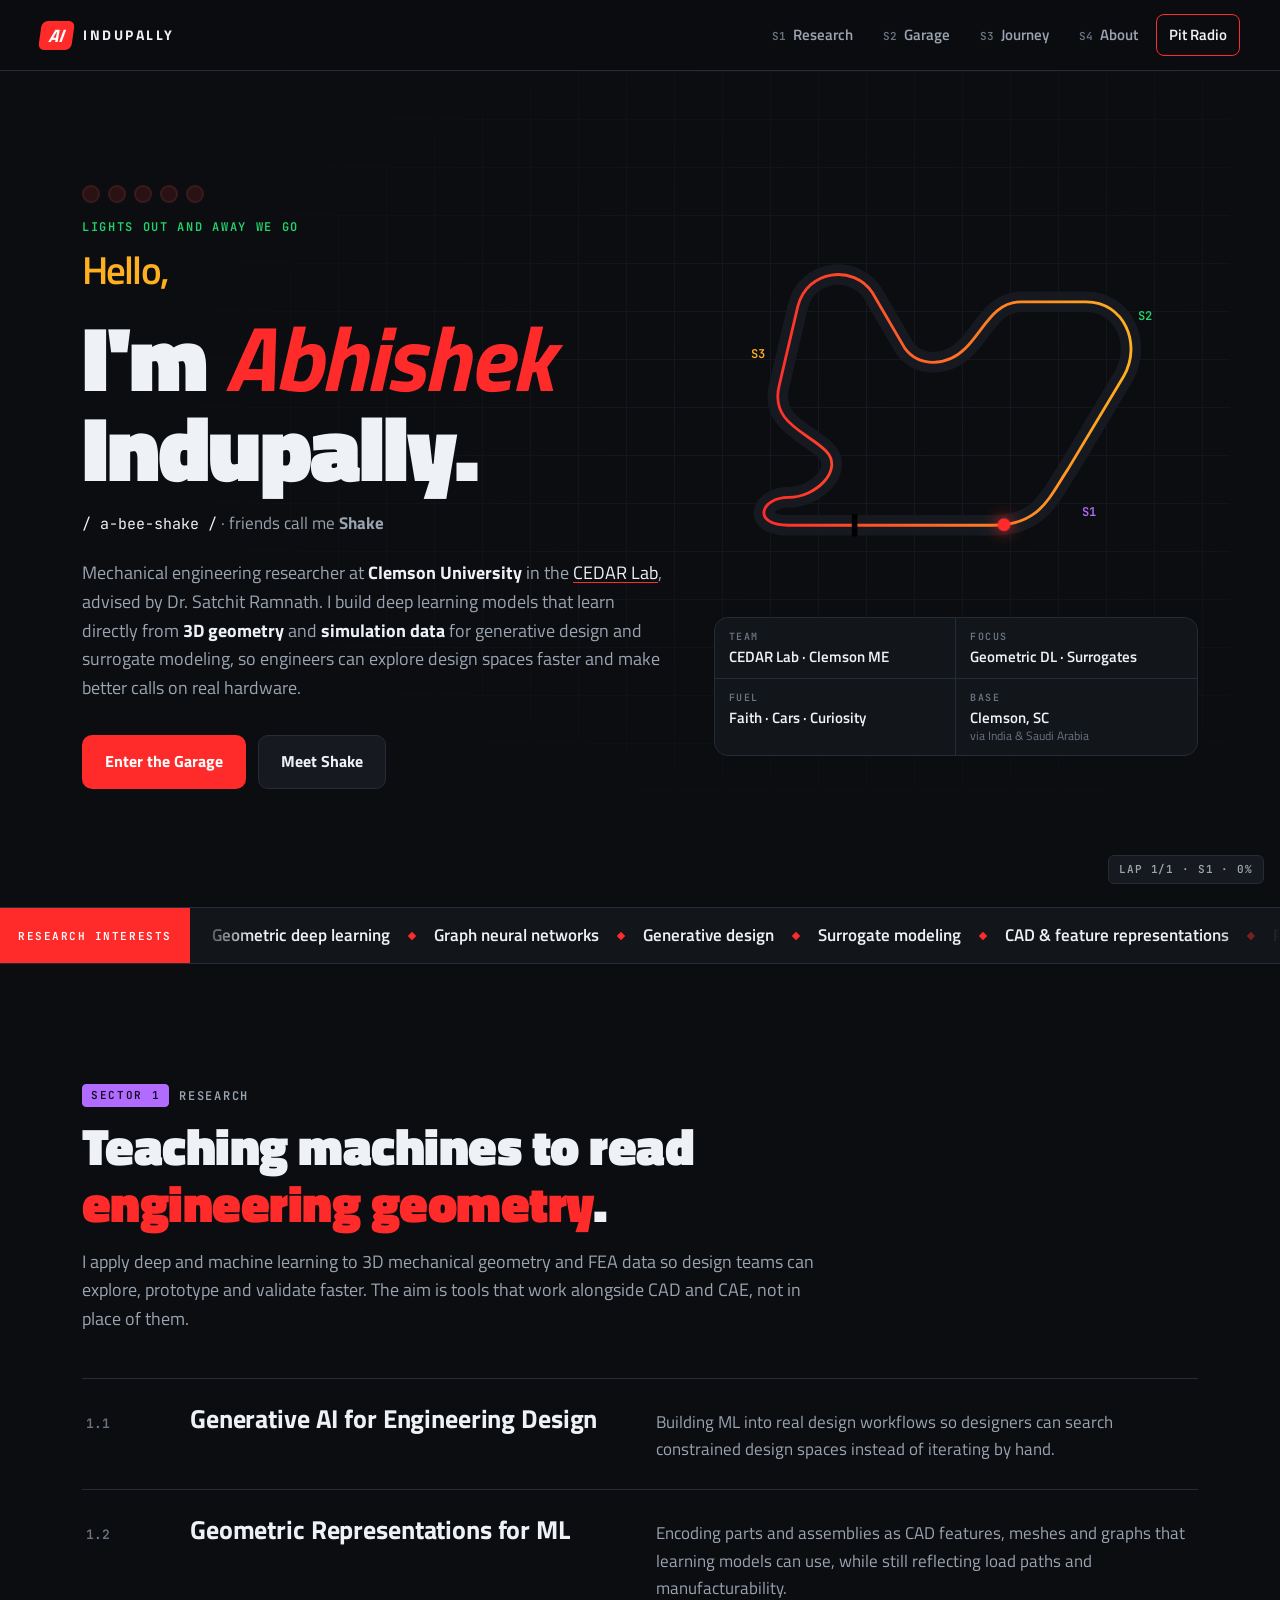
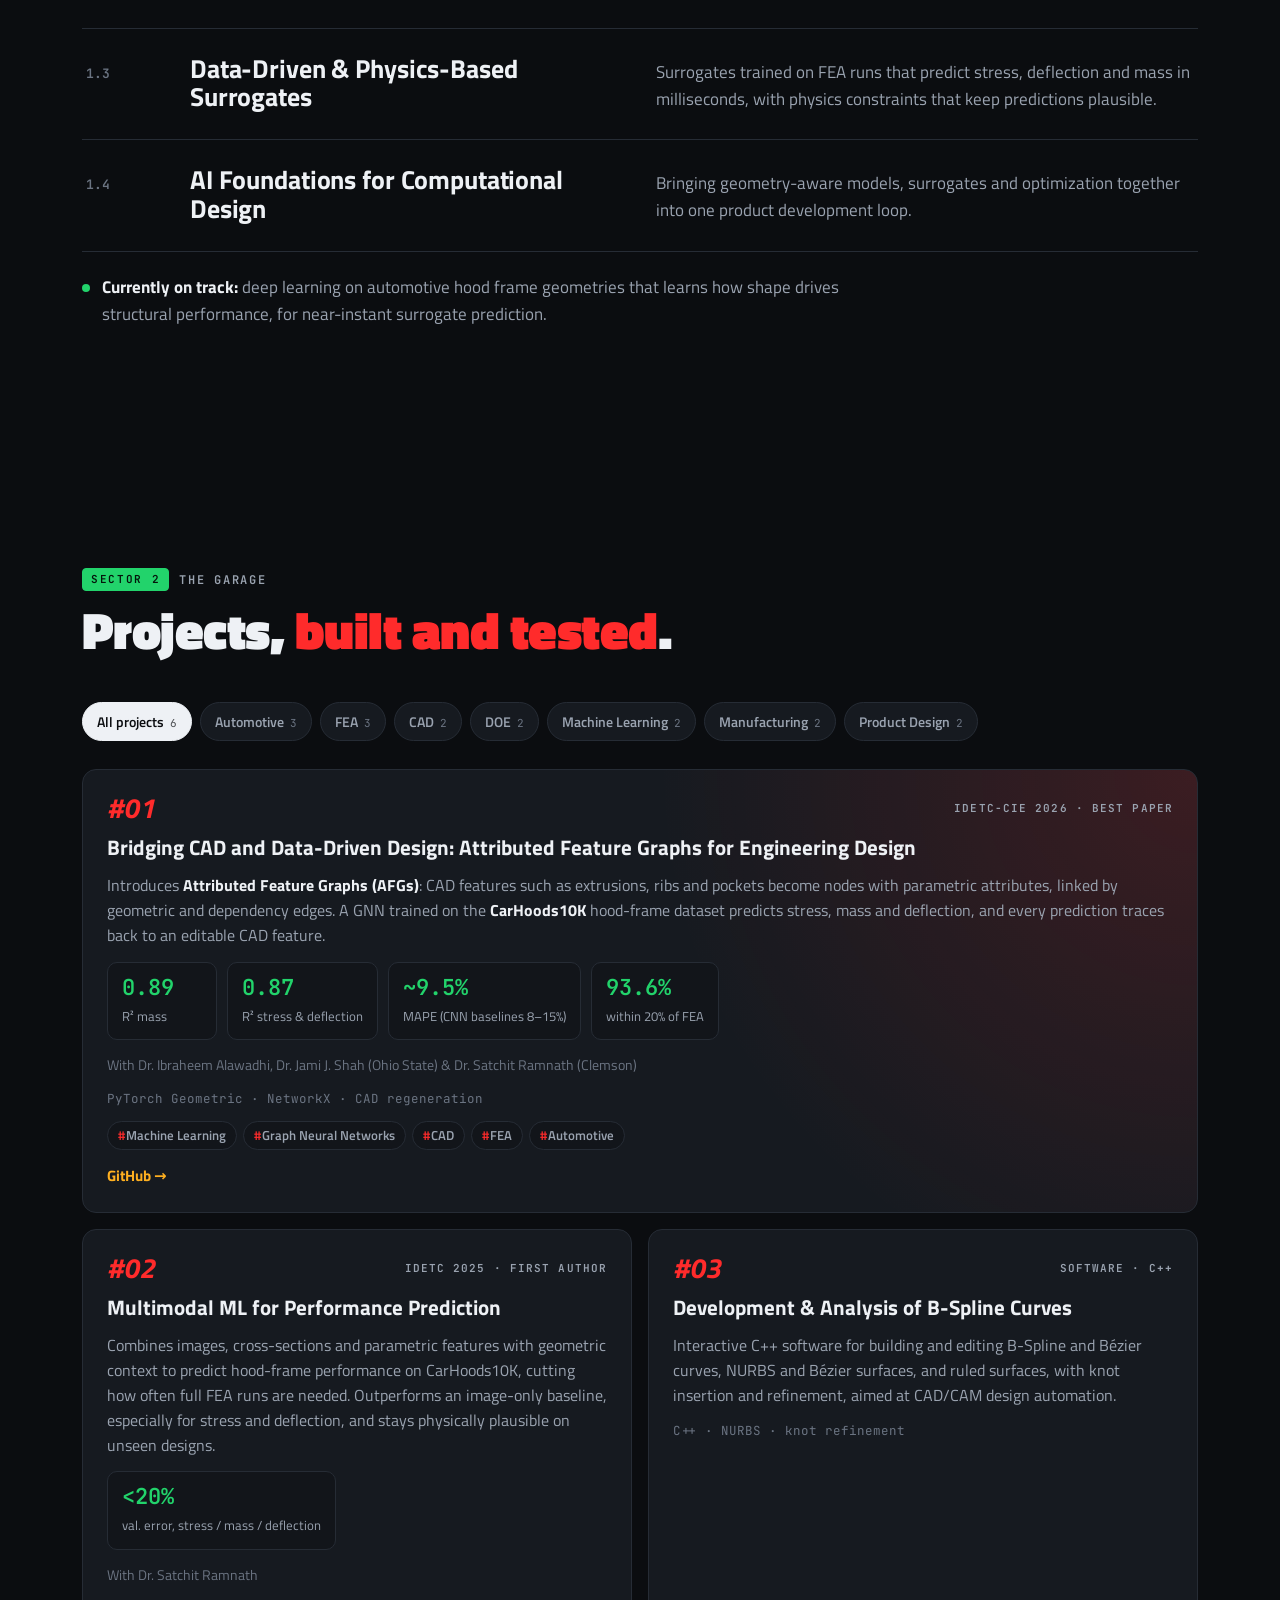
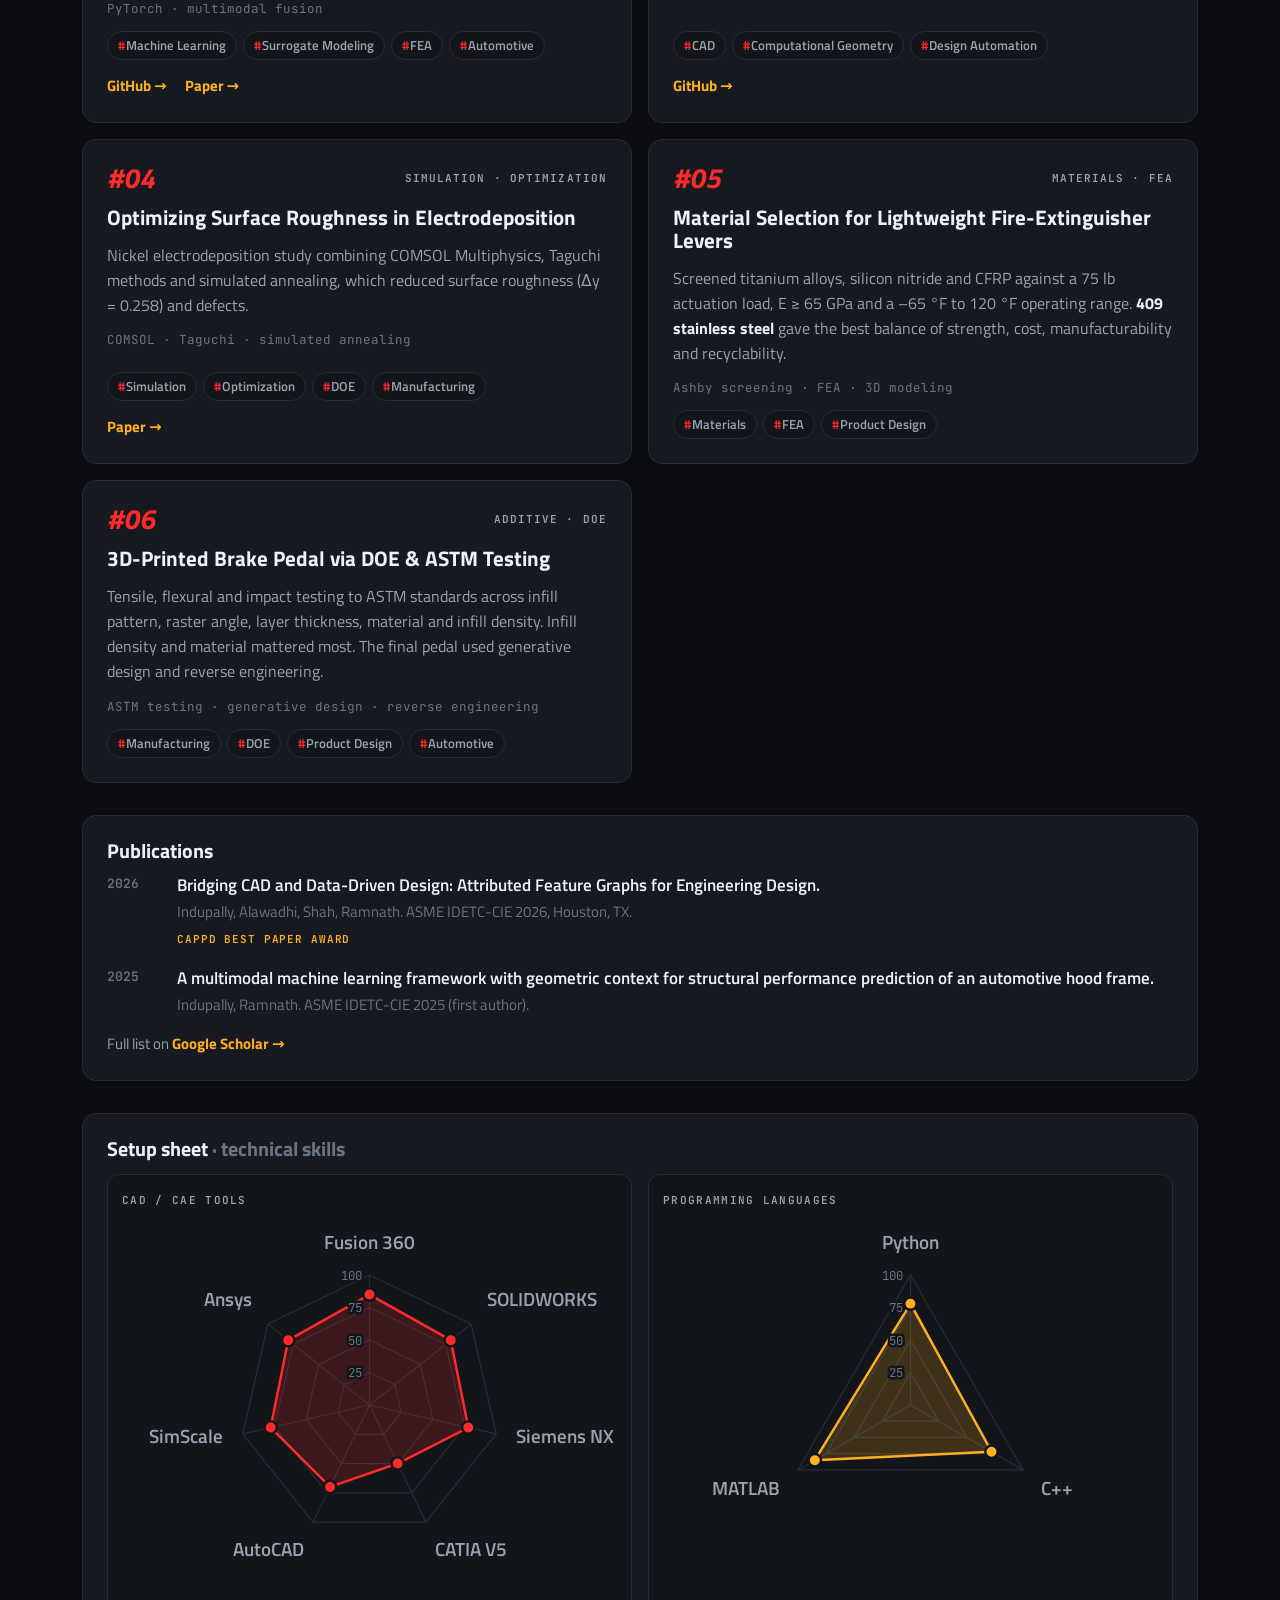
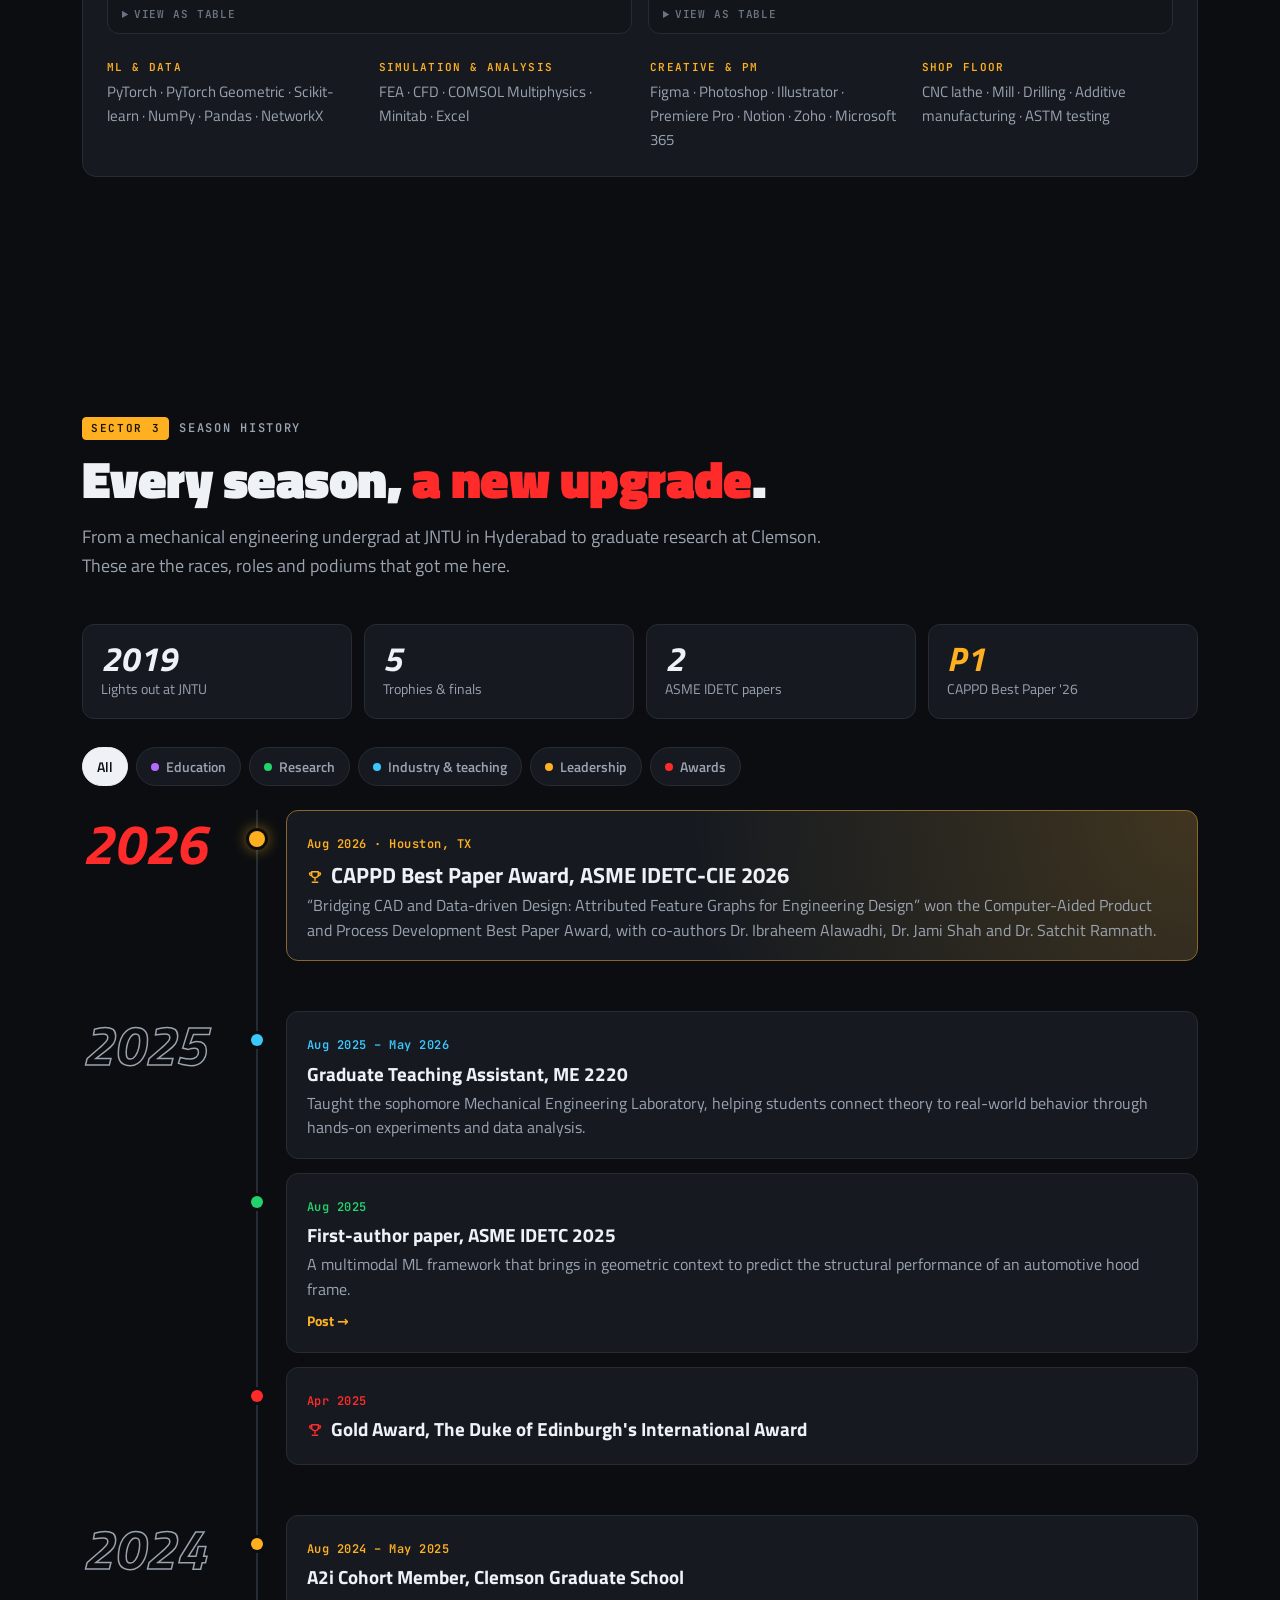
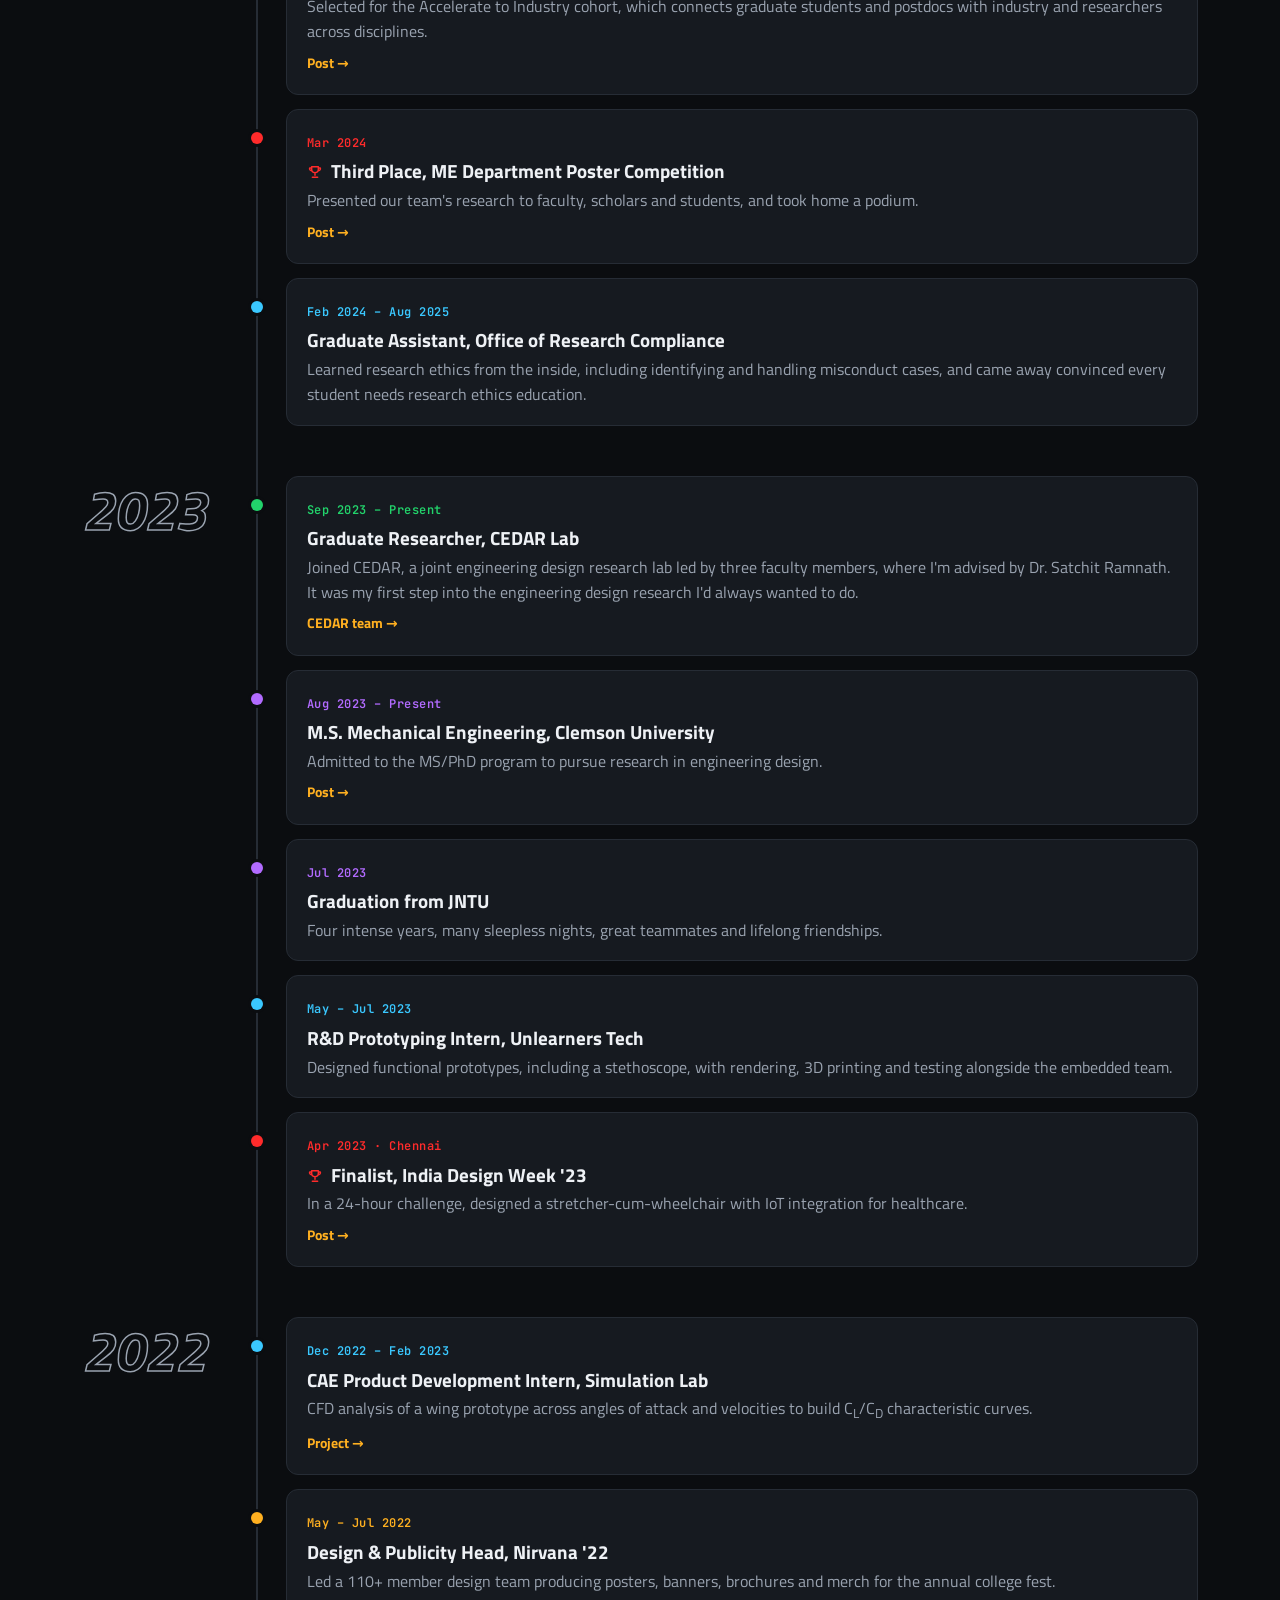
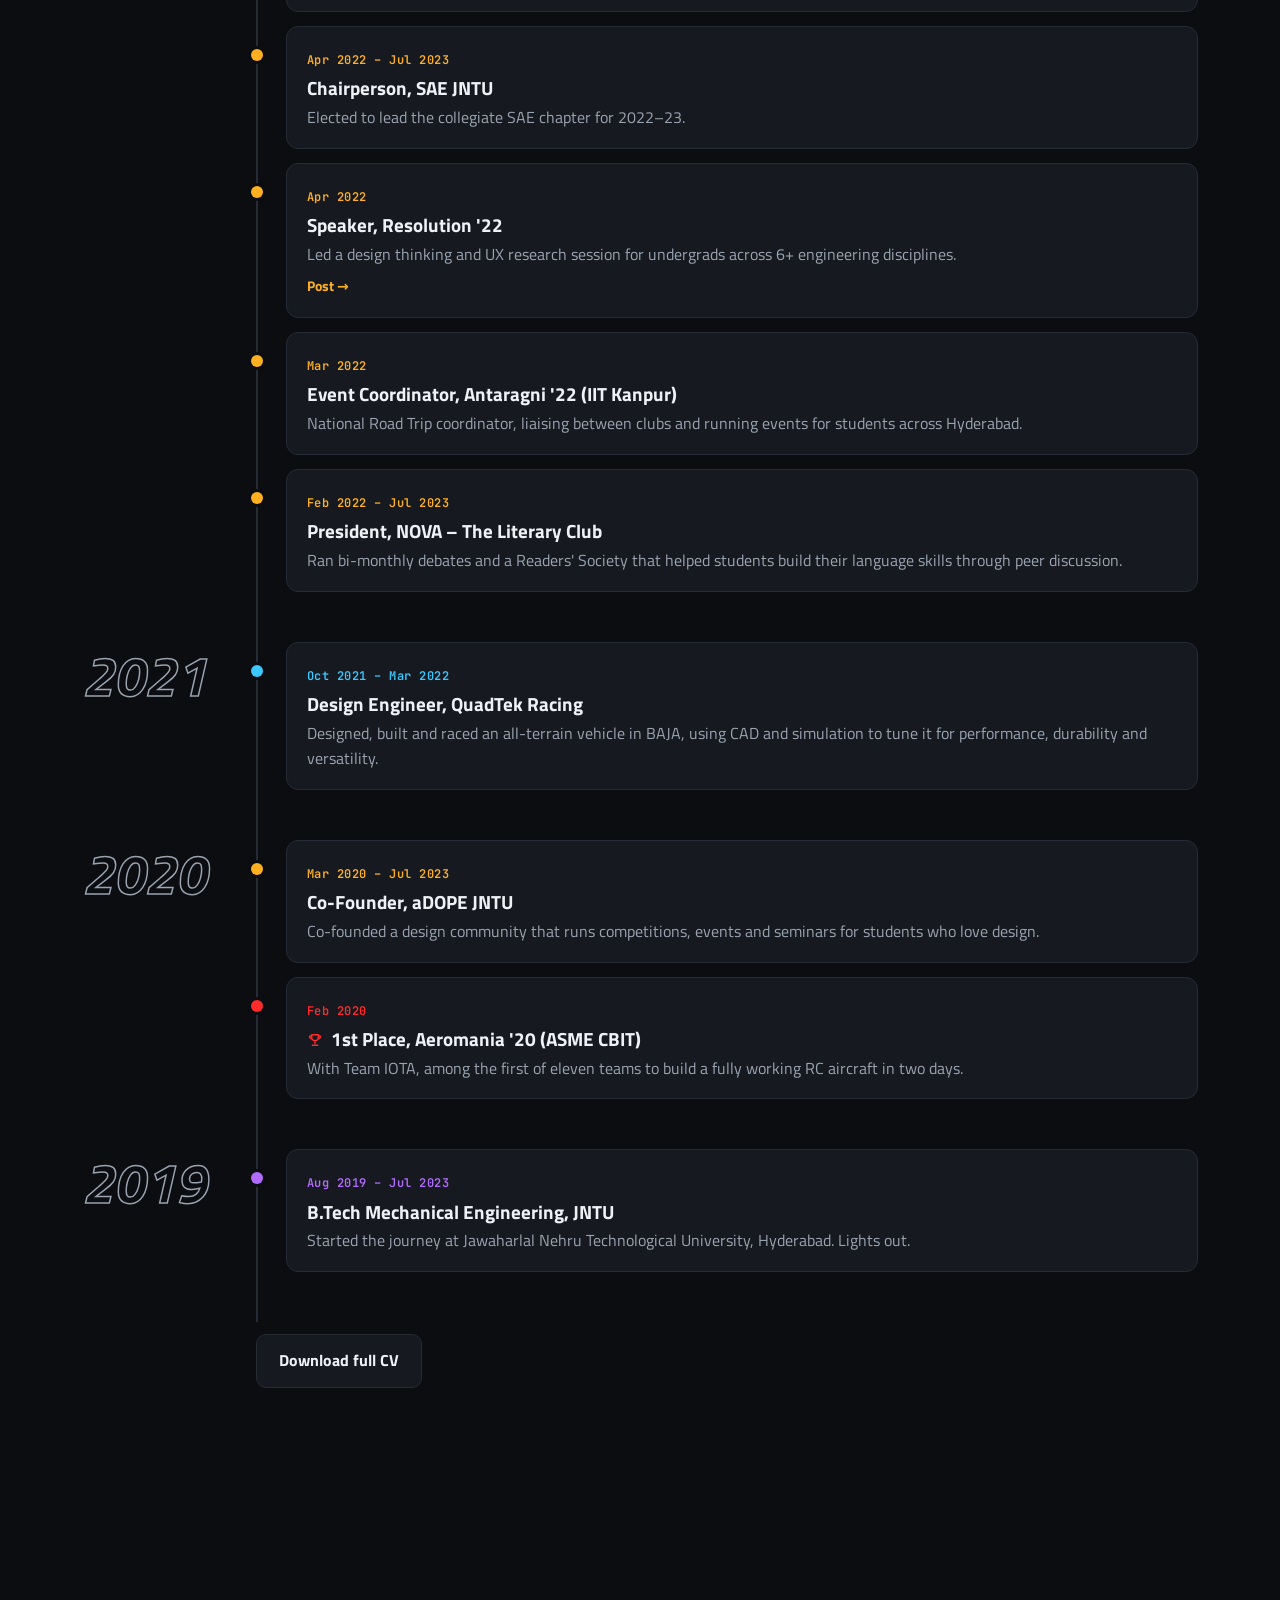
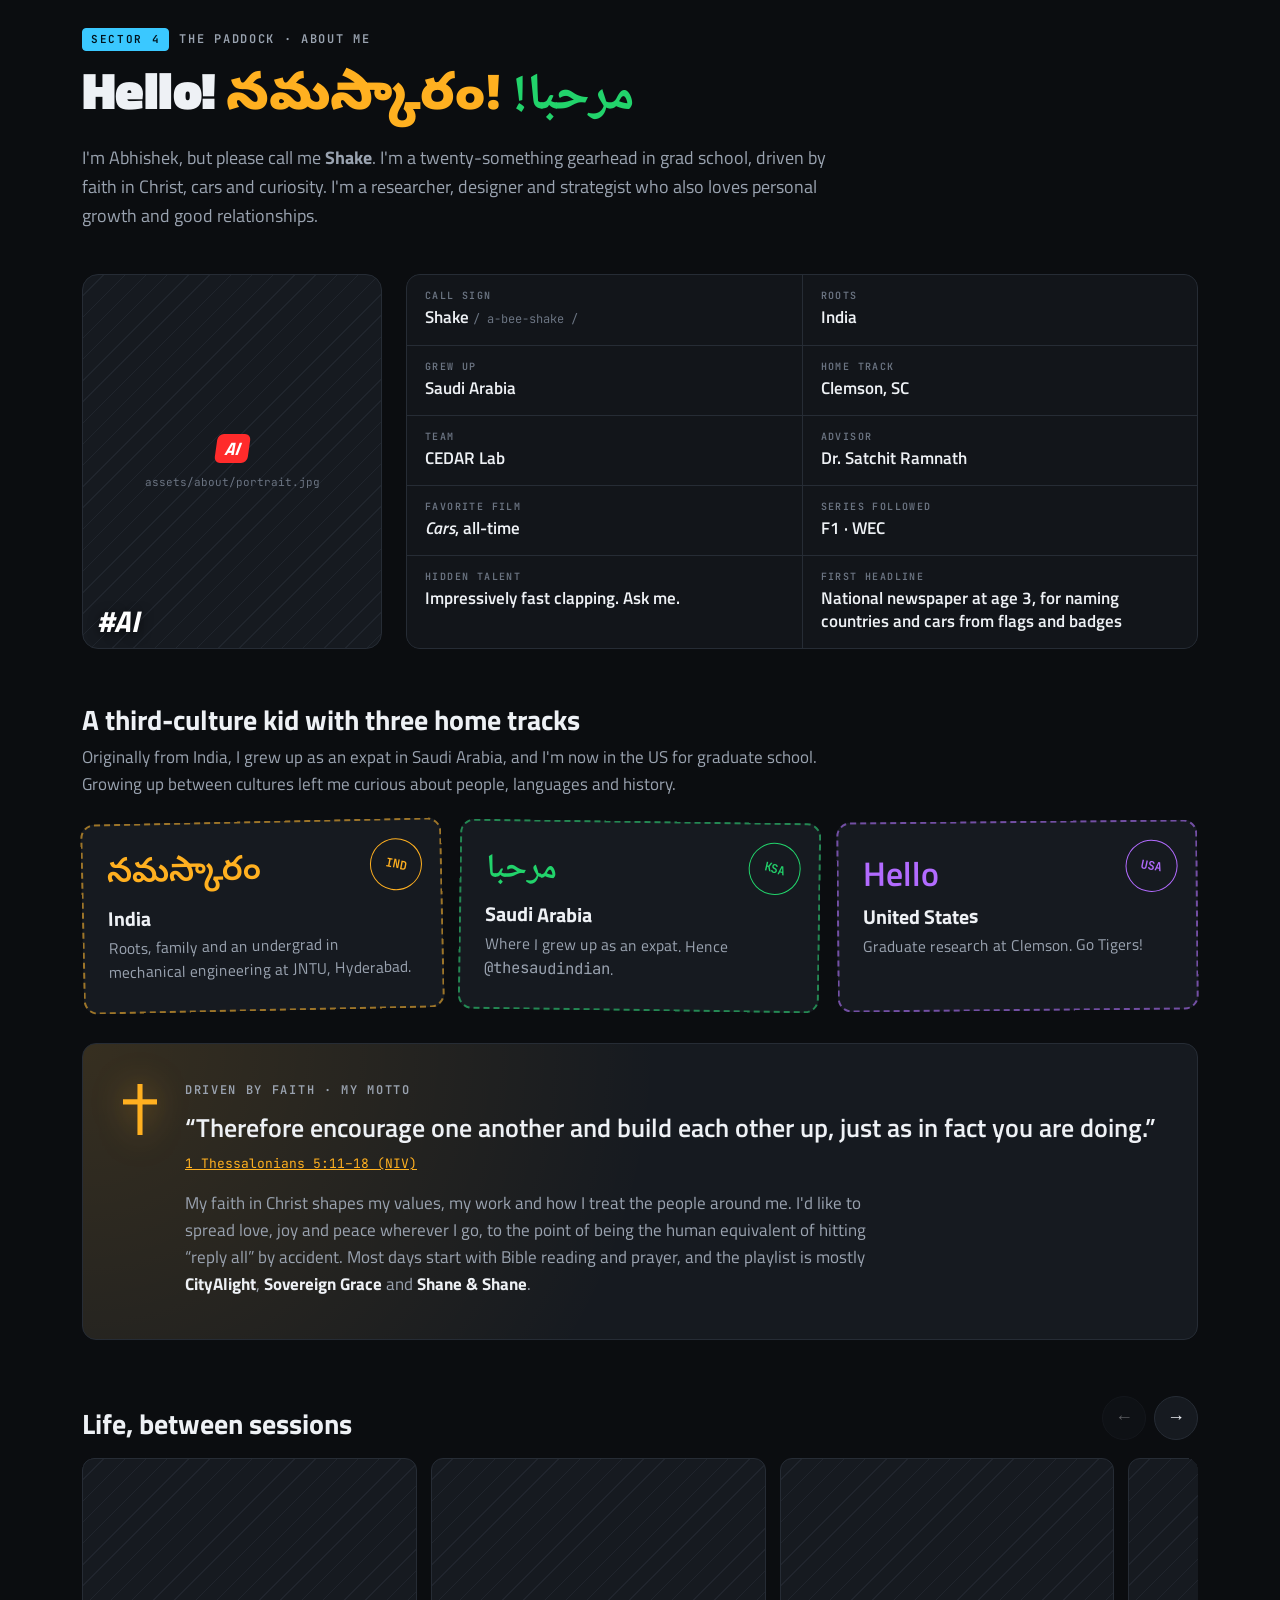
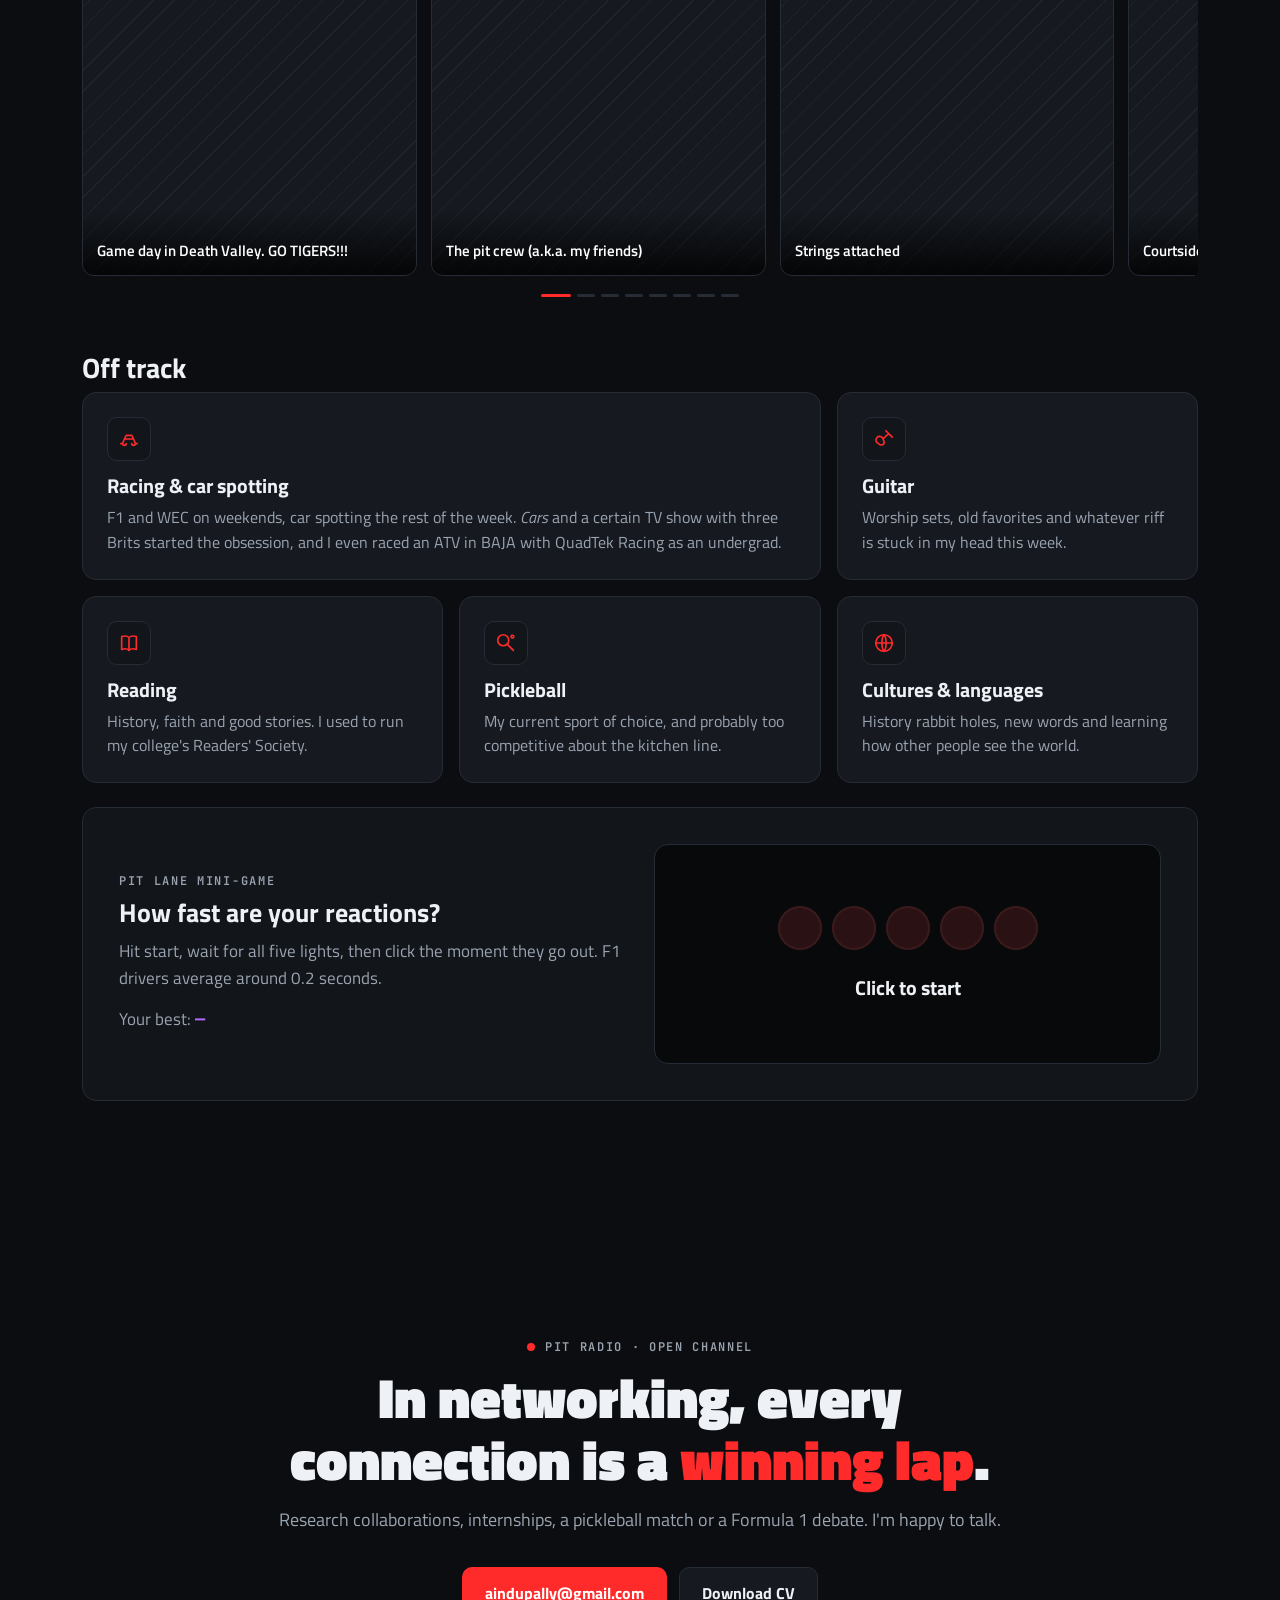
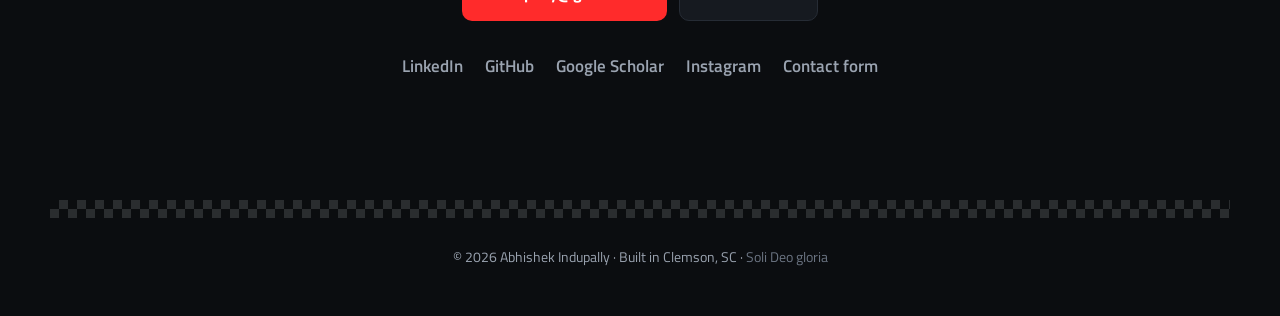
==== commit 4dc6cb4a: "About page is now part of index.html" ====
--- a/index.html
+++ b/index.html
@@ -3,26 +3,59 @@
 <head>
   <meta charset="utf-8" />
   <meta name="viewport" content="width=device-width, initial-scale=1" />
-  <title>Abhishek Indupally</title>
-  <meta name="description" content="Abhishek Indupally — Mechanical engineering researcher at Clemson University working on geometric deep learning, generative design, and surrogate modeling." />
+  <title>Abhishek Indupally · AI/ML Mechanical Engineering Researcher</title>
+  <meta name="description" content="Abhishek (Shake) Indupally is a mechanical engineering researcher at Clemson University working on geometric deep learning, generative design and surrogate modeling for engineering design." />
+  <link rel="canonical" href="https://www.abhishekindupally.com/" />
+  <meta name="theme-color" content="#0b0d10" />
+  <meta name="color-scheme" content="dark" />
+
+  <meta property="og:type" content="website" />
+  <meta property="og:url" content="https://www.abhishekindupally.com/" />
   <meta property="og:title" content="Abhishek Indupally" />
   <meta property="og:description" content="Geometric deep learning for engineering design. Researcher, designer, gearhead." />
-  <meta name="theme-color" content="#0b0d10" />
+  <meta name="twitter:card" content="summary" />
+
   <link rel="icon" href="assets/favicon.svg" type="image/svg+xml" />
   <link rel="preconnect" href="https://fonts.googleapis.com" />
   <link rel="preconnect" href="https://fonts.gstatic.com" crossorigin />
-  <link href="https://fonts.googleapis.com/css2?family=Titillium+Web:wght@400;600;700;900&family=JetBrains+Mono:wght@400;600&family=Noto+Sans+Telugu:wght@600&family=Noto+Naskh+Arabic:wght@600&display=swap" rel="stylesheet" />
+  <link href="https://fonts.googleapis.com/css2?family=Titillium+Web:wght@400;600;700;900&family=JetBrains+Mono:wght@400;600&display=swap" rel="stylesheet" />
+  <!-- Telugu & Arabic fonts: only the glyphs used on the page are downloaded -->
+  <link href="https://fonts.googleapis.com/css2?family=Noto+Sans+Telugu:wght@600&family=Noto+Naskh+Arabic:wght@600&display=swap&text=%E0%B0%A8%E0%B0%AE%E0%B0%B8%E0%B1%8D%E0%B0%95%E0%B0%BE%E0%B0%B0%E0%B0%82%D9%85%D8%B1%D8%AD%D8%A8%D8%A7%D8%8C!," rel="stylesheet" />
   <link rel="stylesheet" href="styles.css" />
+  <script src="script.js" defer></script>
+
+  <script type="application/ld+json">
+  {
+    "@context": "https://schema.org",
+    "@type": "Person",
+    "name": "Abhishek Indupally",
+    "alternateName": "Shake",
+    "url": "https://www.abhishekindupally.com/",
+    "jobTitle": "Graduate Researcher, Mechanical Engineering",
+    "affiliation": { "@type": "CollegeOrUniversity", "name": "Clemson University" },
+    "alumniOf": [
+      { "@type": "CollegeOrUniversity", "name": "Clemson University" },
+      { "@type": "CollegeOrUniversity", "name": "Jawaharlal Nehru Technological University" }
+    ],
+    "knowsAbout": ["Geometric deep learning", "Graph neural networks", "Generative design", "Surrogate modeling", "CAD", "Finite element analysis"],
+    "sameAs": [
+      "https://www.linkedin.com/in/abhishekindupally/",
+      "https://github.com/aindupally",
+      "https://scholar.google.com/citations?user=85nRi0cAAAAJ"
+    ]
+  }
+  </script>
 </head>
 <body>
-  <!-- Lap progress bar -->
+  <a class="skip" href="#research">Skip to content</a>
+
   <div class="lap" aria-hidden="true">
     <div class="lap__fill" id="lapFill"></div>
     <span class="lap__label" id="lapLabel">LAP 1/1</span>
   </div>
 
   <header class="nav" id="nav">
-    <a href="index.html" class="nav__brand" aria-label="Home">
+    <a href="#top" class="nav__brand" aria-label="Back to top">
       <span class="nav__num">AI</span>
       <span class="nav__name">INDUPALLY</span>
     </a>
@@ -33,7 +66,7 @@
       <a href="#research"><b>S1</b> Research</a>
       <a href="#garage"><b>S2</b> Garage</a>
       <a href="#journey"><b>S3</b> Journey</a>
-      <a href="about.html">About</a>
+      <a href="#about"><b>S4</b> About</a>
       <a href="#radio" class="nav__cta">Pit Radio</a>
     </nav>
   </header>
@@ -44,10 +77,6 @@
       <div class="hero__grid-bg" aria-hidden="true"></div>
 
       <div class="hero__copy">
-        <a class="flash" href="#garage">
-          <svg viewBox="0 0 24 24" aria-hidden="true"><path d="M7 4h10v4a5 5 0 0 1-10 0zM7 6H4a3 3 0 0 0 3 4M17 6h3a3 3 0 0 1-3 4M12 13v4M8 20h8"/></svg>
-          <span><b>CAPPD Best Paper Award</b> · ASME IDETC-CIE 2026</span>
-        </a>
         <div class="lights" id="heroLights" aria-hidden="true">
           <span></span><span></span><span></span><span></span><span></span>
         </div>
@@ -63,8 +92,8 @@
 
         <p class="hero__lede">
           Mechanical engineering researcher at <b>Clemson University</b> in the
-          <a href="https://cecas.clemson.edu/cedar/" target="_blank" rel="noopener">CEDAR Group</a>
-          with Dr. Satchit Ramnath.
+          <a href="https://cecas.clemson.edu/cedar/" target="_blank" rel="noopener">CEDAR Lab</a>,
+          advised by Dr. Satchit Ramnath.
           I build deep learning models that learn directly from <b>3D geometry</b> and
           <b>simulation data</b> for generative design and surrogate modeling, so engineers
           can explore design spaces faster and make better calls on real hardware.
@@ -72,16 +101,16 @@
 
         <div class="hero__actions">
           <a class="btn btn--primary" href="#garage">Enter the Garage</a>
-          <a class="btn btn--ghost" href="about.html">Meet Shake →</a>
+          <a class="btn btn--ghost" href="#about">Meet Shake</a>
         </div>
       </div>
 
       <div class="hero__track">
-        <svg viewBox="0 0 520 420" class="circuit" role="img" aria-label="Stylized racing circuit with a car lapping it">
+        <svg viewBox="0 0 520 420" class="circuit" id="circuit" role="img" aria-label="Stylized racing circuit with a car lapping it">
           <defs>
             <linearGradient id="trackGlow" x1="0" x2="1">
-              <stop offset="0" stop-color="var(--red)" />
-              <stop offset="1" stop-color="var(--amber)" />
+              <stop offset="0" stop-color="#ff2b2b" />
+              <stop offset="1" stop-color="#ffb020" />
             </linearGradient>
           </defs>
           <path id="circuitPath" class="circuit__base"
@@ -89,11 +118,12 @@
                L330 90 C300 90 290 120 270 140 C250 160 220 160 205 140 L170 80
                C150 50 100 55 90 95 L70 180 C60 220 100 230 120 250 C140 270 110 300 80 300
                C50 300 40 330 80 330 Z" />
-          <path class="circuit__line" pathLength="1" d="M80 330 L300 330 C350 330 360 300 380 270 L440 170 C460 135 440 90 400 90
+          <path class="circuit__line" pathLength="1" stroke="url(#trackGlow)"
+            d="M80 330 L300 330 C350 330 360 300 380 270 L440 170 C460 135 440 90 400 90
                L330 90 C300 90 290 120 270 140 C250 160 220 160 205 140 L170 80
                C150 50 100 55 90 95 L70 180 C60 220 100 230 120 250 C140 270 110 300 80 300
-               C50 300 40 330 80 330 Z" stroke="url(#trackGlow)" />
-          <g class="circuit__sf"><rect x="148" y="318" width="6" height="24" /></g>
+               C50 300 40 330 80 330 Z" />
+          <rect class="circuit__sf" x="148" y="318" width="6" height="24" />
           <text x="395" y="320" class="circuit__s s1">S1</text>
           <text x="455" y="110" class="circuit__s s2">S2</text>
           <text x="40" y="150" class="circuit__s s3">S3</text>
@@ -105,7 +135,7 @@
         </svg>
 
         <dl class="telemetry">
-          <div><dt>Team</dt><dd>CEDAR · Clemson ME</dd></div>
+          <div><dt>Team</dt><dd>CEDAR Lab · Clemson ME</dd></div>
           <div><dt>Focus</dt><dd>Geometric DL · Surrogates</dd></div>
           <div><dt>Fuel</dt><dd>Faith · Cars · Curiosity</dd></div>
           <div><dt>Base</dt><dd>Clemson, SC <span class="dim">via India &amp; Saudi Arabia</span></dd></div>
@@ -114,7 +144,7 @@
     </section>
 
     <!-- ============ RESEARCH INTERESTS TICKER ============ -->
-    <section class="ticker" aria-label="Research interests">
+    <section class="ticker" id="ticker" aria-label="Research interests">
       <span class="ticker__label">Research interests</span>
       <div class="ticker__track">
         <ul class="ticker__list">
@@ -154,34 +184,32 @@
         </p>
       </header>
 
-      <div class="sectors">
-        <article class="sector" style="--c: var(--purple)">
-          <span class="sector__id">01</span>
+      <ol class="spec">
+        <li class="spec__row">
+          <span class="spec__k">1.1</span>
           <h3>Generative AI for Engineering Design</h3>
           <p>Building ML into real design workflows so designers can search constrained design spaces instead of iterating by hand.</p>
-        </article>
-        <article class="sector" style="--c: var(--green)">
-          <span class="sector__id">02</span>
+        </li>
+        <li class="spec__row">
+          <span class="spec__k">1.2</span>
           <h3>Geometric Representations for ML</h3>
           <p>Encoding parts and assemblies as CAD features, meshes and graphs that learning models can use, while still reflecting load paths and manufacturability.</p>
-        </article>
-        <article class="sector" style="--c: var(--amber)">
-          <span class="sector__id">03</span>
+        </li>
+        <li class="spec__row">
+          <span class="spec__k">1.3</span>
           <h3>Data-Driven &amp; Physics-Based Surrogates</h3>
           <p>Surrogates trained on FEA runs that predict stress, deflection and mass in milliseconds, with physics constraints that keep predictions plausible.</p>
-        </article>
-        <article class="sector" style="--c: var(--red)">
-          <span class="sector__id">04</span>
+        </li>
+        <li class="spec__row">
+          <span class="spec__k">1.4</span>
           <h3>AI Foundations for Computational Design</h3>
           <p>Bringing geometry-aware models, surrogates and optimization together into one product development loop.</p>
-        </article>
-      </div>
-
-      <div class="now">
-        <span class="now__dot"></span>
-        <p><b>Currently on track:</b> deep learning on automotive <b>hood frame geometries</b> that
-          learns how shape drives structural performance, for near-instant surrogate prediction.</p>
-      </div>
+        </li>
+      </ol>
+
+      <p class="now"><span class="now__dot" aria-hidden="true"></span>
+        <span><b>Currently on track:</b> deep learning on automotive hood frame geometries that
+        learns how shape drives structural performance, for near-instant surrogate prediction.</span></p>
     </section>
 
     <!-- ============ S2 GARAGE / PROJECTS ============ -->
@@ -191,20 +219,12 @@
         <h2>Projects, <span class="accent">built and tested</span>.</h2>
       </header>
 
-      <div class="filters" role="group" aria-label="Filter projects" data-filter-target="#cars .car">
-        <button class="chip is-active" data-filter="all">All</button>
-        <button class="chip" data-filter="ml">AI / ML</button>
-        <button class="chip" data-filter="cad">CAD &amp; Geometry</button>
-        <button class="chip" data-filter="mfg">Materials &amp; Manufacturing</button>
-      </div>
+      <!-- Tag bar is built automatically from the tags on each project card -->
+      <div class="tagbar" id="tagbar" role="group" aria-label="Filter projects by tag"></div>
 
       <div class="cars" id="cars">
-        <article class="car car--feature" data-cat="ml cad">
-          <div class="car__top"><span class="car__no">#01</span><span class="car__badge">Research · GNN</span></div>
-          <p class="award-pill">
-            <svg viewBox="0 0 24 24" aria-hidden="true"><path d="M7 4h10v4a5 5 0 0 1-10 0zM7 6H4a3 3 0 0 0 3 4M17 6h3a3 3 0 0 1-3 4M12 13v4M8 20h8"/></svg>
-            CAPPD Best Paper Award · ASME IDETC-CIE 2026, Houston
-          </p>
+        <article class="car car--feature">
+          <div class="car__top"><span class="car__no">#01</span><span class="car__badge">IDETC-CIE 2026 · Best Paper</span></div>
           <h3>Bridging CAD and Data-Driven Design: Attributed Feature Graphs for Engineering Design</h3>
           <p>Introduces <b>Attributed Feature Graphs (AFGs)</b>: CAD features such as extrusions, ribs and pockets become nodes
             with parametric attributes, linked by geometric and dependency edges. A GNN trained on the
@@ -217,11 +237,12 @@
             <li><b>93.6%</b><span>within 20% of FEA</span></li>
           </ul>
           <p class="car__crew">With Dr. Ibraheem Alawadhi, Dr. Jami J. Shah (Ohio State) &amp; Dr. Satchit Ramnath (Clemson)</p>
-          <div class="car__tags"><span>PyTorch Geometric</span><span>GNNs</span><span>CAD regeneration</span><span>FEA</span></div>
+          <p class="car__stack">PyTorch Geometric · NetworkX · CAD regeneration</p>
+          <ul class="ptags"><li>Machine Learning</li><li>Graph Neural Networks</li><li>CAD</li><li>FEA</li><li>Automotive</li></ul>
           <div class="car__links"><a href="https://github.com/aindupally/" target="_blank" rel="noopener">GitHub →</a></div>
         </article>
 
-        <article class="car" data-cat="ml">
+        <article class="car">
           <div class="car__top"><span class="car__no">#02</span><span class="car__badge">IDETC 2025 · First author</span></div>
           <h3>Multimodal ML for Performance Prediction</h3>
           <p>Combines images, cross-sections and parametric features with geometric context to predict hood-frame performance on CarHoods10K,
@@ -229,47 +250,52 @@
             and stays physically plausible on unseen designs.</p>
           <ul class="stats"><li><b>&lt;20%</b><span>val. error, stress / mass / deflection</span></li></ul>
           <p class="car__crew">With Dr. Satchit Ramnath</p>
-          <div class="car__tags"><span>Multimodal fusion</span><span>PyTorch</span><span>Surrogates</span></div>
+          <p class="car__stack">PyTorch · multimodal fusion</p>
+          <ul class="ptags"><li>Machine Learning</li><li>Surrogate Modeling</li><li>FEA</li><li>Automotive</li></ul>
           <div class="car__links">
             <a href="https://github.com/aindupally/mmml-performance" target="_blank" rel="noopener">GitHub →</a>
             <a href="https://scholar.google.com/citations?user=85nRi0cAAAAJ&amp;hl=en" target="_blank" rel="noopener">Paper →</a>
           </div>
         </article>
 
-        <article class="car" data-cat="cad">
+        <article class="car">
           <div class="car__top"><span class="car__no">#03</span><span class="car__badge">Software · C++</span></div>
           <h3>Development &amp; Analysis of B-Spline Curves</h3>
           <p>Interactive C++ software for building and editing B-Spline and Bézier curves, NURBS and Bézier surfaces,
             and ruled surfaces, with knot insertion and refinement, aimed at CAD/CAM design automation.</p>
-          <div class="car__tags"><span>C++</span><span>NURBS</span><span>Computational geometry</span></div>
+          <p class="car__stack">C++ · NURBS · knot refinement</p>
+          <ul class="ptags"><li>CAD</li><li>Computational Geometry</li><li>Design Automation</li></ul>
           <div class="car__links"><a href="https://github.com/aindupally/design-automation-spring24" target="_blank" rel="noopener">GitHub →</a></div>
         </article>
 
-        <article class="car" data-cat="mfg">
+        <article class="car">
           <div class="car__top"><span class="car__no">#04</span><span class="car__badge">Simulation · Optimization</span></div>
           <h3>Optimizing Surface Roughness in Electrodeposition</h3>
           <p>Nickel electrodeposition study combining COMSOL Multiphysics, Taguchi methods and simulated annealing,
             which reduced surface roughness (Δy = 0.258) and defects.</p>
-          <div class="car__tags"><span>COMSOL</span><span>Taguchi DOE</span><span>Simulated annealing</span></div>
+          <p class="car__stack">COMSOL · Taguchi · simulated annealing</p>
+          <ul class="ptags"><li>Simulation</li><li>Optimization</li><li>DOE</li><li>Manufacturing</li></ul>
           <div class="car__links"><a href="https://scholar.google.com/citations?user=85nRi0cAAAAJ&amp;hl=en" target="_blank" rel="noopener">Paper →</a></div>
         </article>
 
-        <article class="car" data-cat="mfg cad">
+        <article class="car">
           <div class="car__top"><span class="car__no">#05</span><span class="car__badge">Materials · FEA</span></div>
           <h3>Material Selection for Lightweight Fire-Extinguisher Levers</h3>
           <p>Screened titanium alloys, silicon nitride and CFRP against a 75 lb actuation load, E ≥ 65 GPa and a
             –65 °F to 120 °F operating range. <b>409 stainless steel</b> gave the best balance of strength, cost,
             manufacturability and recyclability.</p>
-          <div class="car__tags"><span>Ashby screening</span><span>FEA</span><span>3D modeling</span></div>
-        </article>
-
-        <article class="car" data-cat="mfg">
+          <p class="car__stack">Ashby screening · FEA · 3D modeling</p>
+          <ul class="ptags"><li>Materials</li><li>FEA</li><li>Product Design</li></ul>
+        </article>
+
+        <article class="car">
           <div class="car__top"><span class="car__no">#06</span><span class="car__badge">Additive · DOE</span></div>
           <h3>3D-Printed Brake Pedal via DOE &amp; ASTM Testing</h3>
           <p>Tensile, flexural and impact testing to ASTM standards across infill pattern, raster angle, layer thickness,
             material and infill density. Infill density and material mattered most. The final pedal used generative design and
             reverse engineering.</p>
-          <div class="car__tags"><span>DOE</span><span>ASTM</span><span>Generative design</span><span>Additive</span></div>
+          <p class="car__stack">ASTM testing · generative design · reverse engineering</p>
+          <ul class="ptags"><li>Manufacturing</li><li>DOE</li><li>Product Design</li><li>Automotive</li></ul>
         </article>
       </div>
 
@@ -323,12 +349,12 @@
       <header class="section__head">
         <p class="eyebrow"><span class="tag tag--s3">Sector 3</span> Season History</p>
         <h2>Every season, <span class="accent">a new upgrade</span>.</h2>
-        <p class="section__sub">From a mechanical engineering undergrad in Hyderabad to graduate research at Clemson.
+        <p class="section__sub">From a mechanical engineering undergrad at JNTU in Hyderabad to graduate research at Clemson.
           These are the races, roles and podiums that got me here.</p>
       </header>
 
       <ul class="trophies">
-        <li><b>2019</b><span>Lights out at MGIT</span></li>
+        <li><b>2019</b><span>Lights out at JNTU</span></li>
         <li><b>5</b><span>Trophies &amp; finals</span></li>
         <li><b>2</b><span>ASME IDETC papers</span></li>
         <li><b>P1</b><span>CAPPD Best Paper '26</span></li>
@@ -409,8 +435,9 @@
           <ul class="yr__events">
             <li class="ev" data-type="research">
               <span class="ev__date">Sep 2023 – Present</span>
-              <h4>Student Researcher, CEDAR Lab</h4>
-              <p>Joined Dr. Satchit Ramnath's CEDAR group, my first step into the engineering design research I'd always wanted to do.</p>
+              <h4>Graduate Researcher, CEDAR Lab</h4>
+              <p>Joined CEDAR, a joint engineering design research lab led by three faculty members, where I'm advised by
+                Dr. Satchit Ramnath. It was my first step into the engineering design research I'd always wanted to do.</p>
               <a class="ev__link" href="https://cecas.clemson.edu/cedar/team/" target="_blank" rel="noopener">CEDAR team →</a>
             </li>
             <li class="ev" data-type="edu">
@@ -421,7 +448,7 @@
             </li>
             <li class="ev" data-type="edu">
               <span class="ev__date">Jul 2023</span>
-              <h4>Graduation from MGIT</h4>
+              <h4>Graduation from JNTU</h4>
               <p>Four intense years, many sleepless nights, great teammates and lifelong friendships.</p>
             </li>
             <li class="ev" data-type="work">
@@ -454,8 +481,8 @@
             </li>
             <li class="ev" data-type="lead">
               <span class="ev__date">Apr 2022 – Jul 2023</span>
-              <h4>Chairperson, SAE MGIT</h4>
-              <p>Elected to lead MGIT's collegiate chapter of SAE for 2022–23.</p>
+              <h4>Chairperson, SAE JNTU</h4>
+              <p>Elected to lead the collegiate SAE chapter for 2022–23.</p>
             </li>
             <li class="ev" data-type="lead">
               <span class="ev__date">Apr 2022</span>
@@ -479,7 +506,7 @@
         <div class="yr">
           <h3 class="yr__label">2021</h3>
           <ul class="yr__events">
-            <li class="ev ev--race" data-type="work">
+            <li class="ev" data-type="work">
               <span class="ev__date">Oct 2021 – Mar 2022</span>
               <h4>Design Engineer, QuadTek Racing</h4>
               <p>Designed, built and raced an all-terrain vehicle in BAJA, using CAD and simulation to tune it for performance, durability and versatility.</p>
@@ -492,7 +519,7 @@
           <ul class="yr__events">
             <li class="ev" data-type="lead">
               <span class="ev__date">Mar 2020 – Jul 2023</span>
-              <h4>Co-Founder, aDOPE MGIT</h4>
+              <h4>Co-Founder, aDOPE JNTU</h4>
               <p>Co-founded a design community that runs competitions, events and seminars for students who love design.</p>
             </li>
             <li class="ev ev--award" data-type="award">
@@ -508,8 +535,8 @@
           <ul class="yr__events">
             <li class="ev" data-type="edu">
               <span class="ev__date">Aug 2019 – Jul 2023</span>
-              <h4>B.Tech Mechanical Engineering, MGIT</h4>
-              <p>Started the journey at Mahatma Gandhi Institute of Technology. Lights out.</p>
+              <h4>B.Tech Mechanical Engineering, JNTU</h4>
+              <p>Started the journey at Jawaharlal Nehru Technological University, Hyderabad. Lights out.</p>
             </li>
           </ul>
         </div>
@@ -520,16 +547,160 @@
       </div>
     </section>
 
-    <!-- ============ PADDOCK TEASER ============ -->
-    <section class="section section--tight">
-      <a class="teaser" href="about.html">
+    <!-- ============ S4 ABOUT / PADDOCK ============ -->
+    <section class="section" id="about" data-sector="S4">
+      <header class="section__head">
+        <p class="eyebrow"><span class="tag tag--s4">Sector 4</span> The Paddock · About me</p>
+        <h2>Hello! <span lang="te" class="t-amber">నమస్కారం!</span> <span lang="ar" dir="rtl" class="t-green">مرحبا!</span></h2>
+        <p class="section__sub">
+          I'm Abhishek, but please call me <b>Shake</b>. I'm a twenty-something gearhead in grad school,
+          driven by faith in Christ, cars and curiosity. I'm a researcher, designer and strategist
+          who also loves personal growth and good relationships.
+        </p>
+      </header>
+
+      <div class="driver">
+        <!-- Portrait: save a photo as assets/about/portrait.jpg and it appears here automatically -->
+        <figure class="portrait">
+          <img src="assets/about/portrait.jpg" alt="Portrait of Abhishek Indupally" width="480" height="600" loading="lazy" decoding="async" onerror="this.remove()" />
+          <figcaption class="portrait__ph"><span class="nav__num">AI</span><span>assets/about/portrait.jpg</span></figcaption>
+          <span class="portrait__no">#AI</span>
+        </figure>
+
+        <dl class="profile">
+          <div><dt>Call sign</dt><dd>Shake <span class="dim">/ a-bee-shake /</span></dd></div>
+          <div><dt>Roots</dt><dd>India</dd></div>
+          <div><dt>Grew up</dt><dd>Saudi Arabia</dd></div>
+          <div><dt>Home track</dt><dd>Clemson, SC</dd></div>
+          <div><dt>Team</dt><dd>CEDAR Lab</dd></div>
+          <div><dt>Advisor</dt><dd>Dr. Satchit Ramnath</dd></div>
+          <div><dt>Favorite film</dt><dd><i>Cars</i>, all-time</dd></div>
+          <div><dt>Series followed</dt><dd>F1 · WEC</dd></div>
+          <div><dt>Hidden talent</dt><dd>Impressively fast clapping. Ask me.</dd></div>
+          <div><dt>First headline</dt><dd>National newspaper at age 3, for naming countries and cars from flags and badges</dd></div>
+        </dl>
+      </div>
+
+      <h3 class="subhead">A third-culture kid with three home tracks</h3>
+      <p class="subhead__sub">Originally from India, I grew up as an expat in Saudi Arabia, and I'm now in the US for graduate school.
+        Growing up between cultures left me curious about people, languages and history.</p>
+      <div class="passport">
+        <article class="stamp" style="--c: var(--amber)">
+          <span class="stamp__code">IND</span>
+          <p class="stamp__word" lang="te">నమస్కారం</p>
+          <h4>India</h4>
+          <p>Roots, family and an undergrad in mechanical engineering at JNTU, Hyderabad.</p>
+        </article>
+        <article class="stamp" style="--c: var(--green)">
+          <span class="stamp__code">KSA</span>
+          <p class="stamp__word" lang="ar" dir="rtl">مرحبا</p>
+          <h4>Saudi Arabia</h4>
+          <p>Where I grew up as an expat. Hence <span class="mono">@thesaudindian</span>.</p>
+        </article>
+        <article class="stamp" style="--c: var(--purple)">
+          <span class="stamp__code">USA</span>
+          <p class="stamp__word">Hello</p>
+          <h4>United States</h4>
+          <p>Graduate research at Clemson. Go Tigers!</p>
+        </article>
+      </div>
+
+      <div class="faith">
+        <div class="faith__mark" aria-hidden="true">
+          <svg viewBox="0 0 40 60"><path d="M17 0h6v18h17v6H23v36h-6V24H0v-6h17z"/></svg>
+        </div>
         <div>
-          <p class="eyebrow"><span class="tag">Paddock</span> Beyond the lab</p>
-          <h2>Third-culture kid. Believer. Gearhead.</h2>
-          <p class="section__sub">India → Saudi Arabia → South Carolina. Faith, guitar, books, pickleball, and far too many opinions about Formula 1.</p>
-        </div>
-        <span class="teaser__go">Meet Shake <span aria-hidden="true">→</span></span>
-      </a>
+          <p class="eyebrow">Driven by faith · my motto</p>
+          <blockquote>
+            “Therefore encourage one another and build each other up, just as in fact you are doing.”
+            <cite><a href="https://www.bible.com/bible/111/1TH.5.11-18.NIV" target="_blank" rel="noopener">1 Thessalonians 5:11–18 (NIV)</a></cite>
+          </blockquote>
+          <p>My faith in Christ shapes my values, my work and how I treat the people around me.
+            I'd like to spread love, joy and peace wherever I go, to the point of being the human equivalent of
+            hitting “reply all” by accident. Most days start with Bible reading and prayer, and the playlist is mostly
+            <b>CityAlight</b>, <b>Sovereign Grace</b> and <b>Shane &amp; Shane</b>.</p>
+        </div>
+      </div>
+
+      <!--
+        GALLERY CAROUSEL: how to add photos
+        1. Put images in assets/gallery/ named 01.jpg, 02.jpg, ... (or change the src).
+        2. Update each figcaption and alt text. Add or remove <figure class="slide"> blocks freely.
+        Missing images show a placeholder.
+      -->
+      <div class="carousel" id="gallery" aria-roledescription="carousel" aria-label="Photo gallery">
+        <div class="carousel__head">
+          <h3 class="subhead">Life, between sessions</h3>
+          <div class="carousel__nav">
+            <button class="carousel__btn" data-dir="-1" aria-label="Previous photo">←</button>
+            <button class="carousel__btn" data-dir="1" aria-label="Next photo">→</button>
+          </div>
+        </div>
+        <div class="carousel__track" tabindex="0">
+          <figure class="slide"><img src="assets/gallery/01.jpg" alt="Game day at Clemson's Memorial Stadium" width="600" height="750" loading="lazy" decoding="async" onerror="this.remove()" /><figcaption>Game day in Death Valley. GO TIGERS!!!</figcaption></figure>
+          <figure class="slide"><img src="assets/gallery/02.jpg" alt="With friends" width="600" height="750" loading="lazy" decoding="async" onerror="this.remove()" /><figcaption>The pit crew (a.k.a. my friends)</figcaption></figure>
+          <figure class="slide"><img src="assets/gallery/03.jpg" alt="Playing guitar" width="600" height="750" loading="lazy" decoding="async" onerror="this.remove()" /><figcaption>Strings attached</figcaption></figure>
+          <figure class="slide"><img src="assets/gallery/04.jpg" alt="Courtside at a college basketball game" width="600" height="750" loading="lazy" decoding="async" onerror="this.remove()" /><figcaption>Courtside for college basketball</figcaption></figure>
+          <figure class="slide"><img src="assets/gallery/05.jpg" alt="On the pickleball court" width="600" height="750" loading="lazy" decoding="async" onerror="this.remove()" /><figcaption>Pickleball, the current obsession</figcaption></figure>
+          <figure class="slide"><img src="assets/gallery/06.jpg" alt="Car spotting" width="600" height="750" loading="lazy" decoding="async" onerror="this.remove()" /><figcaption>Car spotting in the wild</figcaption></figure>
+          <figure class="slide"><img src="assets/gallery/07.jpg" alt="At ASME IDETC-CIE 2026 in Houston with co-authors" width="600" height="750" loading="lazy" decoding="async" onerror="this.remove()" /><figcaption>Best Paper in Houston with my co-authors</figcaption></figure>
+          <figure class="slide"><img src="assets/gallery/08.jpg" alt="Back home" width="600" height="750" loading="lazy" decoding="async" onerror="this.remove()" /><figcaption>Back home</figcaption></figure>
+        </div>
+        <div class="carousel__dots" aria-hidden="true"></div>
+      </div>
+
+      <h3 class="subhead">Off track</h3>
+      <div class="hobbies">
+        <article class="hobby hobby--wide">
+          <span class="hobby__icon" aria-hidden="true">
+            <svg viewBox="0 0 24 24"><path d="M3 17h2l2-5h10l2 5h2M5 17a2 2 0 1 0 4 0M15 17a2 2 0 1 0 4 0M7 12l2-4h6l2 4"/></svg>
+          </span>
+          <h4>Racing &amp; car spotting</h4>
+          <p>F1 and WEC on weekends, car spotting the rest of the week. <i>Cars</i> and a certain TV show with three Brits
+            started the obsession, and I even raced an ATV in BAJA with QuadTek Racing as an undergrad.</p>
+        </article>
+        <article class="hobby">
+          <span class="hobby__icon" aria-hidden="true">
+            <svg viewBox="0 0 24 24"><path d="M14 3l7 7M17 6l-6 6M11 12a4 4 0 1 0-5 5c1.5 1.5 4 2 5.5.5S12 14 11 12z"/></svg>
+          </span>
+          <h4>Guitar</h4>
+          <p>Worship sets, old favorites and whatever riff is stuck in my head this week.</p>
+        </article>
+        <article class="hobby">
+          <span class="hobby__icon" aria-hidden="true">
+            <svg viewBox="0 0 24 24"><path d="M4 5c3-1 6-1 8 1 2-2 5-2 8-1v14c-3-1-6-1-8 1-2-2-5-2-8-1zM12 6v14"/></svg>
+          </span>
+          <h4>Reading</h4>
+          <p>History, faith and good stories. I used to run my college's Readers' Society.</p>
+        </article>
+        <article class="hobby">
+          <span class="hobby__icon" aria-hidden="true">
+            <svg viewBox="0 0 24 24"><circle cx="9" cy="9" r="6"/><path d="M13.5 13.5L20 20"/><circle cx="19" cy="5" r="1.5"/></svg>
+          </span>
+          <h4>Pickleball</h4>
+          <p>My current sport of choice, and probably too competitive about the kitchen line.</p>
+        </article>
+        <article class="hobby">
+          <span class="hobby__icon" aria-hidden="true">
+            <svg viewBox="0 0 24 24"><circle cx="12" cy="12" r="9"/><path d="M3 12h18M12 3c3 3 3 15 0 18M12 3c-3 3-3 15 0 18"/></svg>
+          </span>
+          <h4>Cultures &amp; languages</h4>
+          <p>History rabbit holes, new words and learning how other people see the world.</p>
+        </article>
+      </div>
+
+      <div class="react" id="react">
+        <div class="react__info">
+          <p class="eyebrow">Pit lane mini-game</p>
+          <h3>How fast are your reactions?</h3>
+          <p>Hit start, wait for all five lights, then click the moment they go out. F1 drivers average around 0.2 seconds.</p>
+          <p class="react__best">Your best: <b class="mono" id="reactBest">—</b></p>
+        </div>
+        <button class="react__pad" id="reactPad" aria-live="polite">
+          <span class="lights lights--big" id="reactLights"><span></span><span></span><span></span><span></span><span></span></span>
+          <span class="react__msg" id="reactMsg">Click to start</span>
+        </button>
+      </div>
     </section>
 
     <!-- ============ PIT RADIO / CONTACT ============ -->
@@ -543,10 +714,10 @@
           <a class="btn btn--ghost" href="https://docs.google.com/document/d/1onJy1J_VAtJjRv24wj5ctXiGsRqQPY7PuLRPiEvacDw/edit?usp=sharing" target="_blank" rel="noopener">Download CV</a>
         </div>
         <ul class="socials">
-          <li><a href="http://linkedin.com/in/abhishekindupally/" target="_blank" rel="noopener">LinkedIn</a></li>
+          <li><a href="https://www.linkedin.com/in/abhishekindupally/" target="_blank" rel="noopener">LinkedIn</a></li>
           <li><a href="https://github.com/aindupally" target="_blank" rel="noopener">GitHub</a></li>
           <li><a href="https://scholar.google.com/citations?user=85nRi0cAAAAJ&amp;hl=en" target="_blank" rel="noopener">Google Scholar</a></li>
-          <li><a href="http://www.instagram.com/thesaudindian/" target="_blank" rel="noopener">Instagram</a></li>
+          <li><a href="https://www.instagram.com/thesaudindian/" target="_blank" rel="noopener">Instagram</a></li>
           <li><a href="https://docs.google.com/forms/d/e/1FAIpQLSeCcFaqFMEnHiNVueA9CWVcW-Itbouq-F1Ph_pxhP32Ja5Lxg/viewform" target="_blank" rel="noopener">Contact form</a></li>
         </ul>
       </div>
@@ -555,9 +726,7 @@
 
   <footer class="footer">
     <div class="footer__flag" aria-hidden="true"></div>
-    <p>© <span id="year"></span> Abhishek Indupally · Built in Clemson, SC · <span class="dim">Soli Deo gloria</span></p>
+    <p>© <span id="year">2026</span> Abhishek Indupally · Built in Clemson, SC · <span class="dim">Soli Deo gloria</span></p>
   </footer>
-
-  <script src="script.js"></script>
 </body>
 </html>
--- a/styles.css
+++ b/styles.css
@@ -51,7 +51,7 @@
 
 /* ---------- Lap progress ---------- */
 .lap { position: fixed; inset: 0 0 auto 0; height: 3px; z-index: 60; background: transparent; }
-.lap__fill { height: 100%; width: 0; background: linear-gradient(90deg, var(--purple), var(--green), var(--amber), var(--red)); }
+.lap__fill { height: 100%; width: 100%; transform: scaleX(0); transform-origin: 0 50%; will-change: transform; background: linear-gradient(90deg, var(--purple), var(--green), var(--amber), var(--red)); }
 .lap__label {
   position: fixed; right: 16px; bottom: 16px; z-index: 60;
   font: 600 11px/1 var(--mono); letter-spacing: .08em;
@@ -118,6 +118,7 @@
 .tag--s1 { background: var(--purple); border-color: var(--purple); color: #120a1c; }
 .tag--s2 { background: var(--green); border-color: var(--green); color: #04150b; }
 .tag--s3 { background: var(--amber); border-color: var(--amber); color: #1c1200; }
+.tag--s4 { background: var(--cyan); border-color: var(--cyan); color: #00131c; }
 
 .btn {
   display: inline-flex; align-items: center; justify-content: center;
@@ -206,31 +207,30 @@
   .hero__track { max-width: 520px; }
 }
 
-/* ---------- Sectors ---------- */
-.sectors { display: grid; grid-template-columns: repeat(4, 1fr); gap: 16px; }
-.sector {
-  position: relative; background: var(--panel); border: 1px solid var(--line);
-  border-radius: var(--radius); padding: 26px 22px 24px; overflow: hidden;
-  transition: transform .25s, border-color .25s;
-}
-.sector::before {
-  content: ""; position: absolute; inset: 0 0 auto 0; height: 4px; background: var(--c);
-}
-.sector:hover { transform: translateY(-4px); border-color: var(--c); }
-.sector__id { font: 600 13px var(--mono); color: var(--c); }
-.sector h3 { font-size: 20px; margin: 14px 0 10px; }
-.sector p { color: var(--muted); font-size: 15.5px; }
-@media (max-width: 1000px) { .sectors { grid-template-columns: 1fr 1fr; } }
-@media (max-width: 560px) { .sectors { grid-template-columns: 1fr; } }
-
-.now {
-  display: flex; gap: 14px; align-items: flex-start; margin-top: 28px;
-  padding: 18px 20px; border-radius: var(--radius);
-  background: linear-gradient(90deg, color-mix(in srgb, var(--green) 12%, transparent), transparent);
-  border: 1px solid color-mix(in srgb, var(--green) 35%, var(--line));
-}
-.now__dot { flex: none; width: 10px; height: 10px; margin-top: 8px; border-radius: 50%; background: var(--green); animation: pulse 1.6s infinite; }
-@keyframes pulse { 0%,100% { box-shadow: 0 0 0 0 color-mix(in srgb, var(--green) 60%, transparent); } 50% { box-shadow: 0 0 0 8px transparent; } }
+/* ---------- Sector 1: spec sheet ---------- */
+.spec { list-style: none; margin: 0; padding: 0; border-bottom: 1px solid var(--line); }
+.spec__row {
+  position: relative; display: grid; grid-template-columns: 72px minmax(0, 1fr) minmax(0, 1.25fr);
+  gap: 8px 32px; align-items: baseline; padding: 26px 0 26px 4px;
+  border-top: 1px solid var(--line);
+}
+.spec__row::before {
+  content: ""; position: absolute; left: 0; top: -1px; height: 1px; width: 0;
+  background: var(--red); transition: width .5s cubic-bezier(.2,.8,.2,1);
+}
+.spec__row:hover::before { width: 100%; }
+.spec__k { font: 600 13px var(--mono); color: var(--dim); transition: color .2s; }
+.spec__row:hover .spec__k { color: var(--red); }
+.spec__row h3 { font-size: clamp(20px, 2.2vw, 26px); font-weight: 700; letter-spacing: -.005em; }
+.spec__row p { color: var(--muted); }
+@media (max-width: 760px) {
+  .spec__row { grid-template-columns: 44px minmax(0, 1fr); }
+  .spec__row p { grid-column: 2; }
+}
+.now { display: flex; gap: 12px; align-items: baseline; margin-top: 22px; color: var(--muted); max-width: 820px; }
+.now b { color: var(--text); }
+.now__dot { flex: none; width: 8px; height: 8px; border-radius: 50%; background: var(--green); transform: translateY(-1px); animation: pulse 1.6s infinite; }
+@keyframes pulse { 0%,100% { box-shadow: 0 0 0 0 color-mix(in srgb, var(--green) 60%, transparent); } 50% { box-shadow: 0 0 0 7px transparent; } }
 
 /* ---------- Garage ---------- */
 .filters { display: flex; flex-wrap: wrap; gap: 8px; margin-bottom: 24px; }
@@ -259,7 +259,7 @@
 .car--feature h3 { font-size: clamp(22px, 3vw, 30px); }
 .car__top { display: flex; justify-content: space-between; align-items: center; gap: 12px; }
 .car__no { font: 900 italic 28px/1 var(--font); color: var(--red); }
-.car__badge { font: 600 11px var(--mono); text-transform: uppercase; letter-spacing: .1em; color: var(--muted); }
+.car__badge { text-align: right; font: 600 11px var(--mono); text-transform: uppercase; letter-spacing: .1em; color: var(--muted); }
 .car h3 { font-size: 21px; }
 .car p { color: var(--muted); font-size: 15.5px; }
 .car p b { color: var(--text); }
@@ -268,8 +268,28 @@
 .stats li { background: var(--bg-2); border: 1px solid var(--line); border-radius: 10px; padding: 10px 14px; min-width: 110px; }
 .stats b { display: block; font: 600 22px var(--mono); color: var(--green); }
 .stats span { font-size: 12.5px; color: var(--muted); }
-.car__tags { display: flex; flex-wrap: wrap; gap: 6px; margin-top: auto; }
-.car__tags span { font: 400 12px var(--mono); color: var(--muted); border: 1px solid var(--line); padding: 3px 8px; border-radius: 4px; }
+.car__stack { font: 400 12.5px var(--mono) !important; color: var(--dim) !important; }
+.ptags { list-style: none; padding: 0; margin: auto 0 0; display: flex; flex-wrap: wrap; gap: 6px; }
+.ptags button {
+  font: 600 12.5px var(--font); color: var(--muted); background: var(--bg-2);
+  border: 1px solid var(--line); padding: 4px 10px; border-radius: 999px; cursor: pointer;
+  transition: color .2s, border-color .2s, background .2s;
+}
+.ptags button::before { content: "#"; color: var(--red); margin-right: 1px; }
+.ptags button:hover { color: var(--text); border-color: var(--muted); }
+.ptags button.is-on { color: var(--bg); background: var(--text); border-color: var(--text); }
+.ptags button.is-on::before { color: var(--bg); }
+.tagbar {
+  display: flex; gap: 8px; margin-bottom: 24px; padding-bottom: 4px;
+  overflow-x: auto; scrollbar-width: none;
+  -webkit-mask-image: linear-gradient(90deg, #000 90%, transparent);
+          mask-image: linear-gradient(90deg, #000 90%, transparent);
+}
+.tagbar::-webkit-scrollbar { display: none; }
+@media (min-width: 900px) { .tagbar { flex-wrap: wrap; overflow: visible; -webkit-mask-image: none; mask-image: none; } }
+.tagbar .chip { flex: none; }
+.chip__n { font: 400 11px var(--mono); color: var(--dim); margin-left: 6px; }
+.chip.is-active .chip__n { color: var(--bg); opacity: .7; }
 .car__links { display: flex; gap: 18px; }
 .car__links a { font-weight: 700; font-size: 15px; text-decoration: none; color: var(--amber); }
 .car__links a:hover { text-decoration: underline; }
@@ -303,7 +323,7 @@
   display: grid; place-items: center; transform: rotate(12deg);
 }
 .stamp__word { text-align: left; font-size: 34px; font-weight: 600; color: var(--c); line-height: 1.4; }
-.stamp h3 { font-size: 20px; margin: 8px 0 6px; }
+.stamp h4 { font-size: 20px; margin: 8px 0 6px; }
 .stamp p:last-child { color: var(--muted); font-size: 15.5px; }
 @media (max-width: 800px) { .passport { grid-template-columns: 1fr; } }
 
@@ -331,7 +351,7 @@
 .hobby--wide { grid-column: span 2; }
 .hobby__icon { display: inline-grid; place-items: center; width: 44px; height: 44px; border-radius: 10px; background: var(--bg-2); border: 1px solid var(--line); }
 .hobby__icon svg { width: 22px; fill: none; stroke: var(--red); stroke-width: 1.8; stroke-linecap: round; stroke-linejoin: round; }
-.hobby h3 { font-size: 20px; margin: 14px 0 8px; }
+.hobby h4 { font-size: 20px; margin: 14px 0 8px; }
 .hobby p { color: var(--muted); font-size: 15.5px; }
 @media (max-width: 900px) { .hobbies { grid-template-columns: 1fr 1fr; } }
 @media (max-width: 560px) { .hobbies { grid-template-columns: 1fr; } .hobby--wide { grid-column: auto; } }
@@ -398,18 +418,6 @@
 .t-amber { color: var(--amber); }
 .t-green { color: var(--green); }
 
-/* ---------- Hero award flash ---------- */
-.flash {
-  display: inline-flex; align-items: center; gap: 10px; margin-bottom: 22px;
-  padding: 7px 14px 7px 10px; border-radius: 999px; text-decoration: none; font-size: 14px;
-  background: color-mix(in srgb, var(--amber) 12%, var(--panel));
-  border: 1px solid color-mix(in srgb, var(--amber) 45%, var(--line));
-  color: var(--muted); transition: border-color .2s;
-}
-.flash b { color: var(--text); }
-.flash:hover { border-color: var(--amber); }
-.flash svg, .award-pill svg { width: 18px; flex: none; fill: none; stroke: var(--amber); stroke-width: 1.8; stroke-linecap: round; stroke-linejoin: round; }
-
 /* ---------- Research-interest ticker ---------- */
 .ticker {
   display: flex; align-items: stretch; overflow: hidden;
@@ -435,16 +443,6 @@
   .ticker__list { flex-wrap: wrap; flex: 1; row-gap: 6px; }
   .ticker__list[aria-hidden] { display: none; }
 }
-
-/* ---------- Project award pill ---------- */
-.award-pill {
-  display: inline-flex; align-items: center; gap: 8px; align-self: flex-start;
-  font: 600 13px var(--font) !important; color: var(--amber) !important;
-  padding: 6px 12px; border-radius: 999px;
-  background: color-mix(in srgb, var(--amber) 10%, transparent);
-  border: 1px solid color-mix(in srgb, var(--amber) 40%, var(--line));
-}
-.car--feature .stats li { min-width: 120px; }
 
 /* ---------- Publications ---------- */
 .pubs__list { list-style: none; padding: 0; margin: 6px 0 14px; display: grid; gap: 14px; }
@@ -554,86 +552,77 @@
   .season__cv { padding-left: 0; }
 }
 
-/* ---------- Teaser card (cross-page link) ---------- */
-.teaser {
-  display: flex; align-items: center; justify-content: space-between; gap: 24px; flex-wrap: wrap;
-  padding: clamp(24px, 4vw, 40px); border-radius: var(--radius); text-decoration: none;
-  background:
-    linear-gradient(120deg, color-mix(in srgb, var(--purple) 14%, transparent), transparent 40%),
-    linear-gradient(300deg, color-mix(in srgb, var(--red) 14%, transparent), transparent 40%),
-    var(--panel);
-  border: 1px solid var(--line); transition: border-color .25s, transform .25s;
-}
-.teaser:hover { border-color: var(--red); transform: translateY(-3px); }
-.teaser h2 { font-size: clamp(26px, 4vw, 40px); font-weight: 900; margin: 12px 0 8px; }
-.teaser__go { font-weight: 700; font-size: 18px; color: var(--red); white-space: nowrap; }
-.teaser__go span { display: inline-block; transition: transform .2s; }
-.teaser:hover .teaser__go span { transform: translateX(5px); }
-
-/* ---------- About page ---------- */
-.about-hero {
-  position: relative; max-width: var(--max); margin: 0 auto;
-  display: grid; grid-template-columns: 1.3fr .7fr; gap: 48px; align-items: center;
-  padding: clamp(48px, 7vw, 88px) 16px clamp(24px, 4vw, 40px);
-}
-@media (min-width: 640px) { .about-hero { padding-inline: 32px; } }
-.about-hero > * { min-width: 0; }
-.about-hero__title { font-size: clamp(40px, 6.5vw, 76px); font-weight: 900; margin: 16px 0 6px; line-height: 1.15; }
-.about-hero__title span { display: inline-block; }
+/* ---------- S4 About ---------- */
+.subhead { font-size: clamp(22px, 2.6vw, 28px); font-weight: 700; margin: 56px 0 8px; }
+.subhead__sub { color: var(--muted); max-width: 760px; margin-bottom: 22px; }
+#about .section__head h2 span { display: inline-block; }
+
+.driver { display: grid; grid-template-columns: minmax(0, 300px) minmax(0, 1fr); gap: 24px; align-items: stretch; }
 .portrait {
-  position: relative; margin: 0; aspect-ratio: 4 / 5; border-radius: 18px; overflow: hidden;
+  position: relative; margin: 0; aspect-ratio: 4 / 5; border-radius: 16px; overflow: hidden;
   background:
     repeating-linear-gradient(135deg, transparent 0 14px, color-mix(in srgb, var(--line) 60%, transparent) 14px 15px),
     var(--panel);
   border: 1px solid var(--line);
-  rotate: 1.5deg;
 }
 .portrait img { position: absolute; inset: 0; width: 100%; height: 100%; object-fit: cover; z-index: 1; }
-.portrait__ph { position: absolute; inset: 0; display: grid; place-content: center; justify-items: center; gap: 12px; font: 400 12px var(--mono); color: var(--dim); }
+.portrait__ph { position: absolute; inset: 0; display: grid; place-content: center; justify-items: center; gap: 12px; font: 400 11px var(--mono); color: var(--dim); }
 .portrait__no { position: absolute; z-index: 2; left: 14px; bottom: 12px; font: 900 italic 30px/1 var(--font); color: #fff; text-shadow: 0 2px 12px #000a; }
-@media (max-width: 800px) {
-  .about-hero { grid-template-columns: 1fr; }
-  .portrait { max-width: 340px; }
-}
-
 .profile {
-  margin: 0; display: grid; grid-template-columns: repeat(5, 1fr); gap: 1px;
+  margin: 0; display: grid; grid-template-columns: repeat(2, minmax(0, 1fr)); gap: 1px;
   background: var(--line); border: 1px solid var(--line); border-radius: var(--radius); overflow: hidden;
 }
-.profile div { background: var(--bg-2); padding: 14px 16px; }
+.profile div { background: var(--bg-2); padding: 14px 18px; }
 .profile dt { font: 600 10px var(--mono); letter-spacing: .14em; text-transform: uppercase; color: var(--dim); }
-.profile dd { margin: 4px 0 0; font-weight: 600; line-height: 1.3; }
-.profile .dim { font: 400 12px var(--mono); display: block; }
-@media (max-width: 900px) { .profile { grid-template-columns: repeat(2, 1fr); } }
-
-.facts { display: grid; grid-template-columns: repeat(4, 1fr); gap: 16px; margin-top: 28px; }
-.facts article { padding: 20px; background: var(--panel); border: 1px solid var(--line); border-radius: var(--radius); }
-.facts__n { font: 900 italic 26px/1 var(--font); color: var(--red); }
-.facts p { margin-top: 10px; color: var(--muted); font-size: 15.5px; }
-.facts b { color: var(--text); }
-@media (max-width: 900px) { .facts { grid-template-columns: 1fr 1fr; } }
-@media (max-width: 520px) { .facts { grid-template-columns: 1fr; } }
-#faith .faith { margin-top: 0; }
-
-.gallery {
-  display: grid; grid-template-columns: repeat(4, 1fr); grid-auto-rows: 210px; gap: 12px;
-  grid-auto-flow: dense;
-}
-.shot {
-  position: relative; margin: 0; border-radius: 12px; overflow: hidden;
+.profile dd { margin: 4px 0 0; font-weight: 600; line-height: 1.35; }
+.profile .dim { font: 400 12px var(--mono); }
+@media (max-width: 760px) {
+  .driver { grid-template-columns: 1fr; }
+  .portrait { max-width: 300px; }
+}
+@media (max-width: 480px) { .profile { grid-template-columns: 1fr; } }
+
+/* ---------- Gallery carousel ---------- */
+.carousel__head { display: flex; align-items: end; justify-content: space-between; gap: 16px; margin: 56px 0 18px; }
+.carousel__head .subhead { margin: 0; }
+.carousel__nav { display: flex; gap: 8px; }
+.carousel__btn {
+  width: 44px; height: 44px; border-radius: 50%; cursor: pointer;
+  background: var(--panel); color: var(--text); border: 1px solid var(--line); font-size: 18px;
+  transition: border-color .2s, opacity .2s;
+}
+.carousel__btn:hover { border-color: var(--red); }
+.carousel__btn:disabled { opacity: .35; cursor: default; border-color: var(--line); }
+.carousel__track {
+  display: flex; gap: 14px; overflow-x: auto; overscroll-behavior-x: contain;
+  scroll-snap-type: x mandatory; scroll-behavior: smooth; scrollbar-width: none;
+  padding-bottom: 4px; border-radius: 12px;
+}
+.carousel__track::-webkit-scrollbar { display: none; }
+.slide {
+  position: relative; flex: 0 0 clamp(240px, 30%, 340px); aspect-ratio: 4 / 5; margin: 0;
+  scroll-snap-align: start; border-radius: 12px; overflow: hidden;
   background:
     repeating-linear-gradient(135deg, transparent 0 14px, color-mix(in srgb, var(--line) 60%, transparent) 14px 15px),
     var(--panel);
   border: 1px solid var(--line);
 }
-.shot--wide { grid-column: span 2; }
-.shot--tall { grid-row: span 2; }
-.shot img { width: 100%; height: 100%; object-fit: cover; transition: transform .5s; }
-.shot:hover img { transform: scale(1.04); }
-.shot figcaption {
-  position: absolute; left: 0; right: 0; bottom: 0; padding: 28px 14px 12px;
-  font-weight: 600; font-size: 14.5px; color: #fff;
-  background: linear-gradient(transparent, #000c);
-}
-@media (max-width: 900px) { .gallery { grid-template-columns: repeat(2, 1fr); grid-auto-rows: 180px; } }
-@media (max-width: 480px) { .gallery { grid-template-columns: 1fr; } .shot--wide { grid-column: auto; } .shot--tall { grid-row: auto; } }
+.slide img { width: 100%; height: 100%; object-fit: cover; display: block; }
+.slide figcaption {
+  position: absolute; left: 0; right: 0; bottom: 0; padding: 32px 14px 12px;
+  font-weight: 600; font-size: 14.5px; color: #fff; background: linear-gradient(transparent, #000c);
+}
+@media (max-width: 560px) { .slide { flex-basis: 82%; } }
+.carousel__dots { display: flex; justify-content: center; gap: 6px; margin-top: 14px; }
+.carousel__dots span { width: 18px; height: 3px; border-radius: 2px; background: var(--line); transition: background .2s, width .2s; }
+.carousel__dots span.is-on { background: var(--red); width: 30px; }
+
+#about .faith { margin-top: 32px; }
+#about .hobbies + .react { margin-top: 24px; }
+
+/* ---------- Skip link ---------- */
+.skip { position: absolute; left: 12px; top: -60px; z-index: 100; background: var(--red); color: #fff; padding: 10px 14px; border-radius: 8px; font-weight: 700; text-decoration: none; }
+.skip:focus { top: 12px; }
+
+/* Off-screen animations are paused by script.js */
+.is-paused, .is-paused * { animation-play-state: paused !important; }
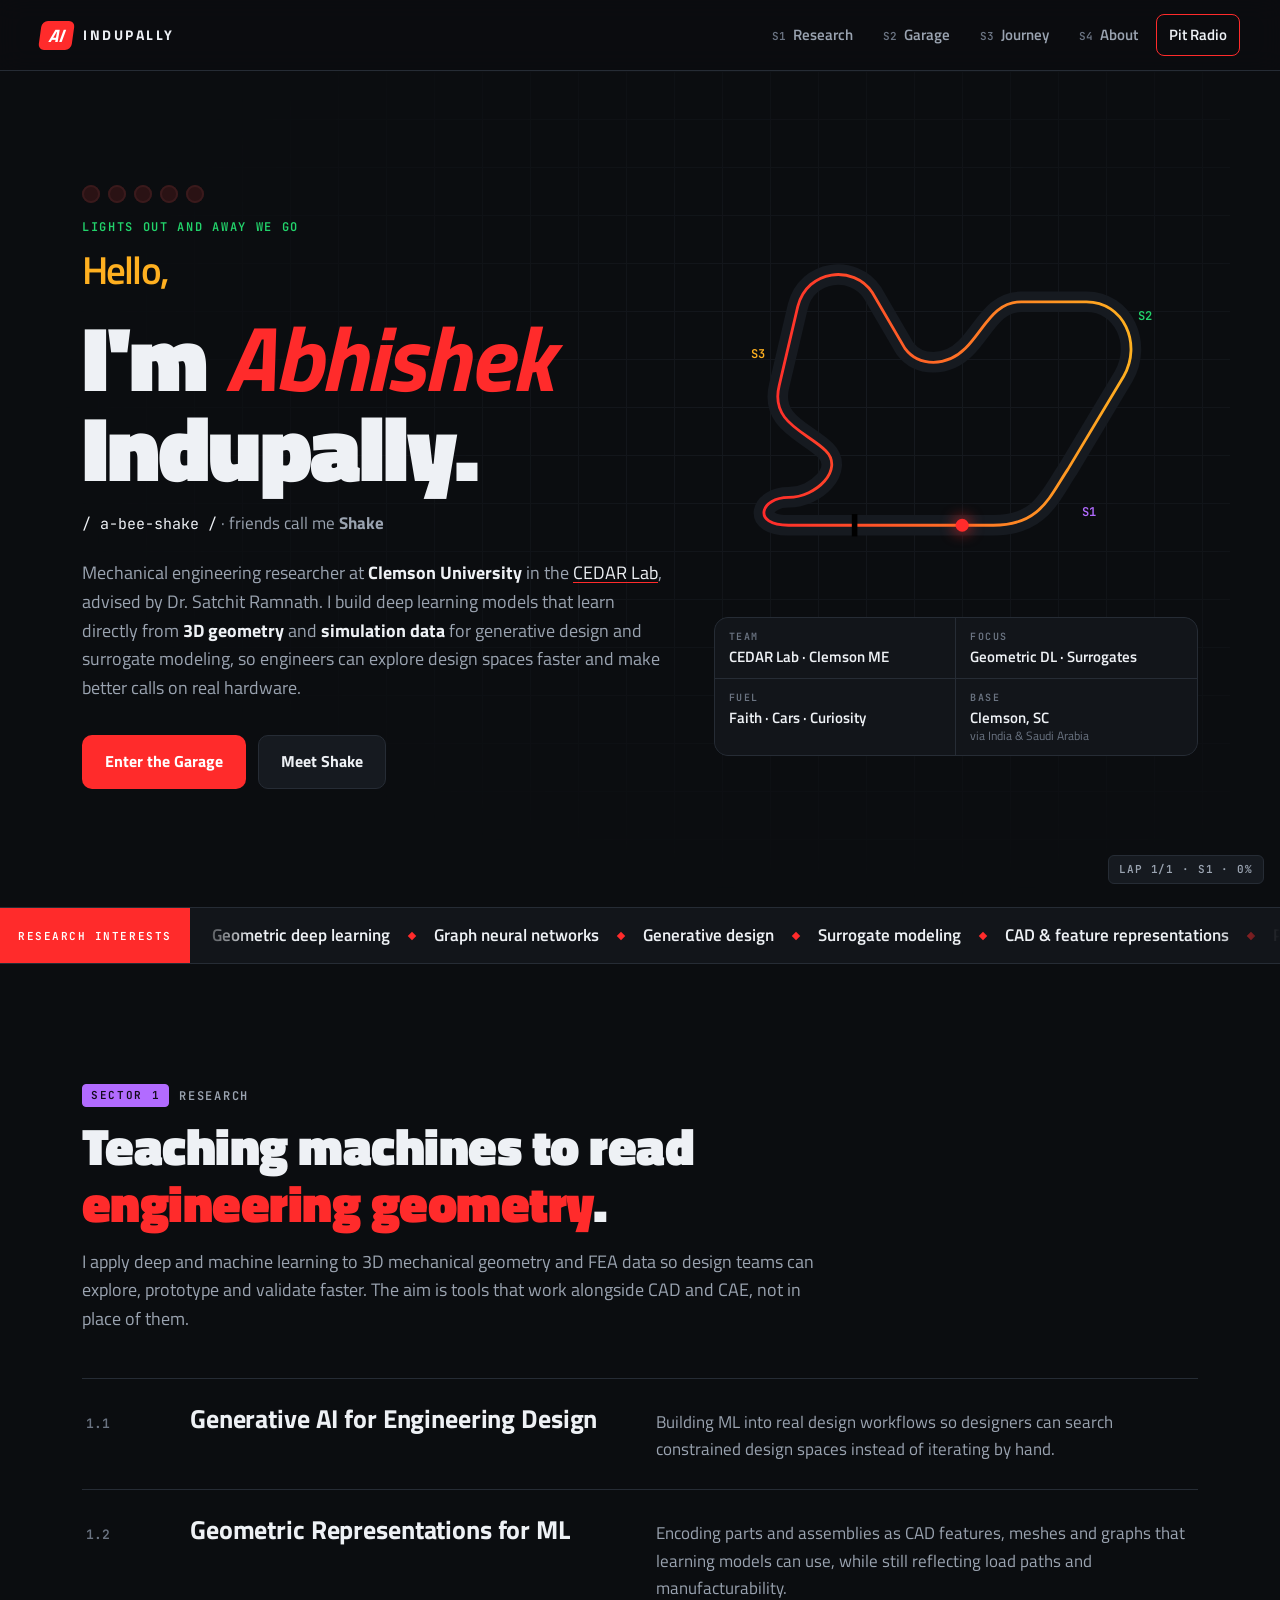
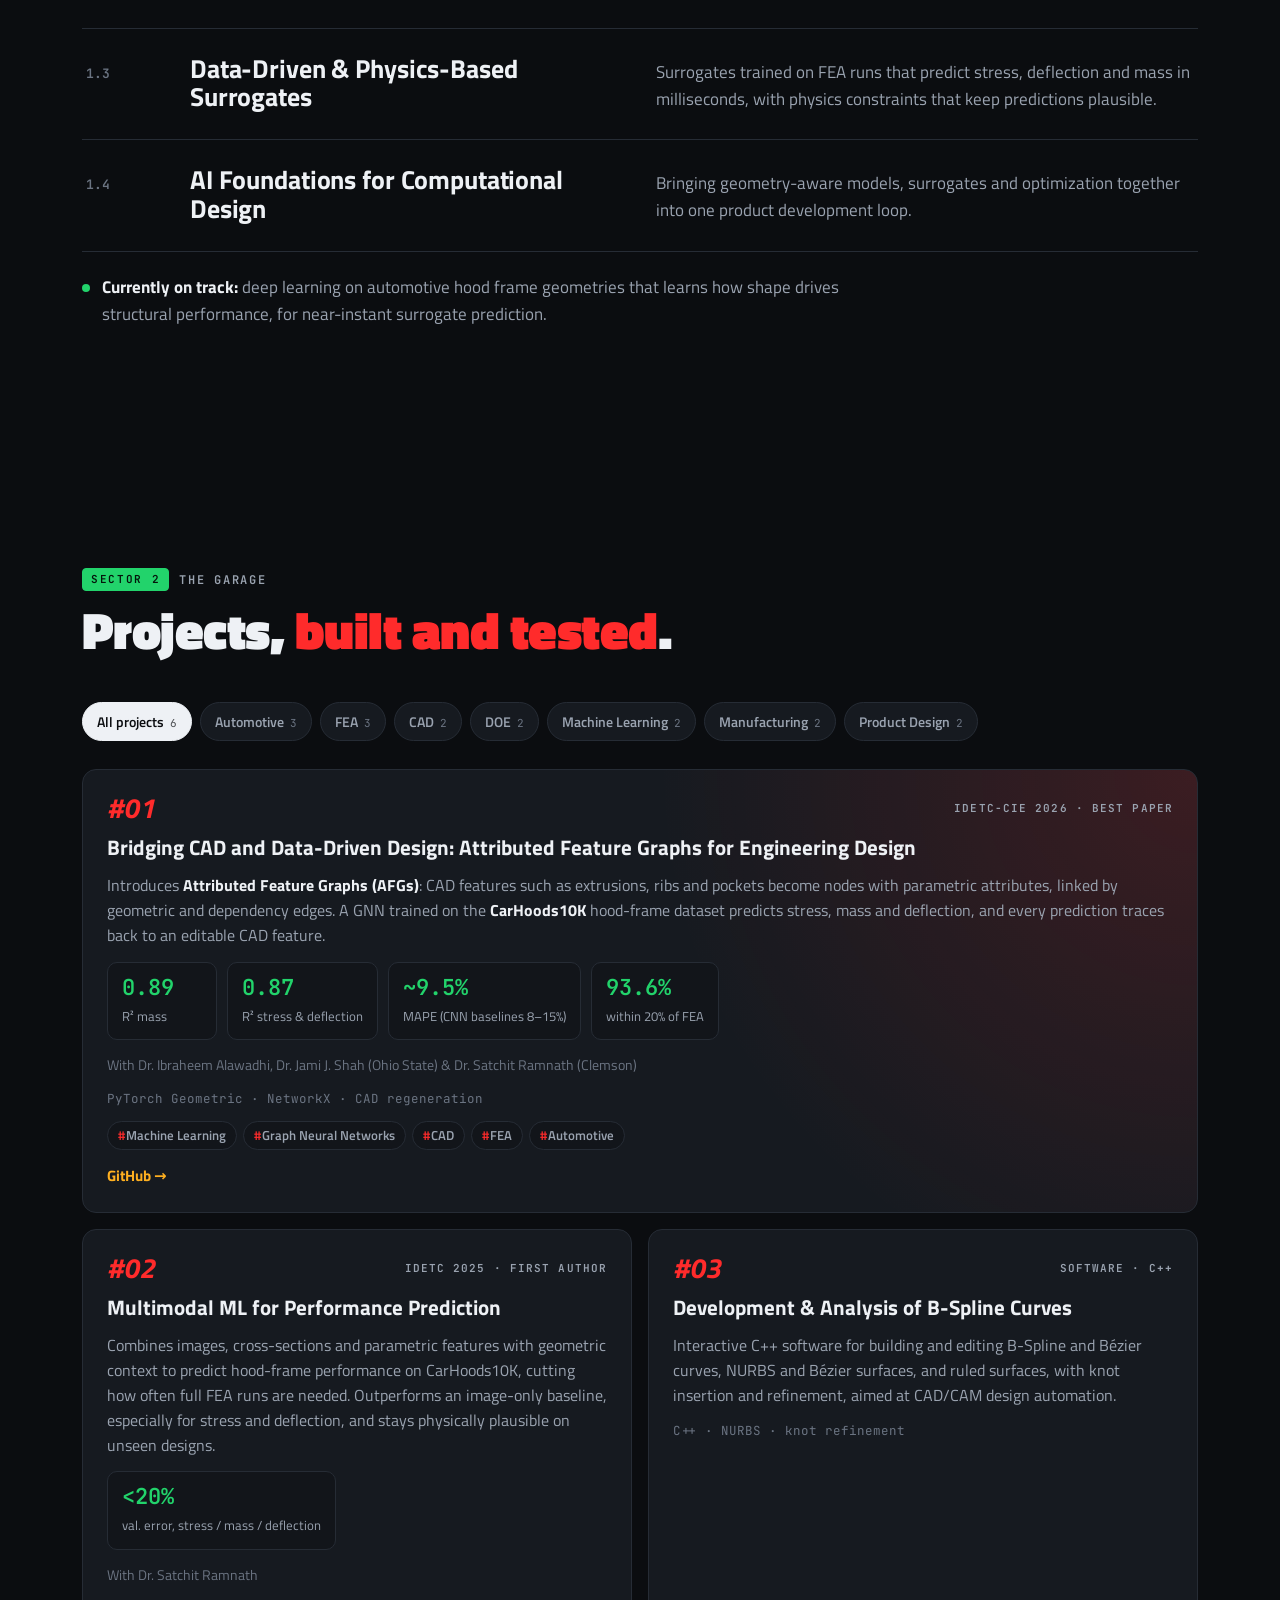
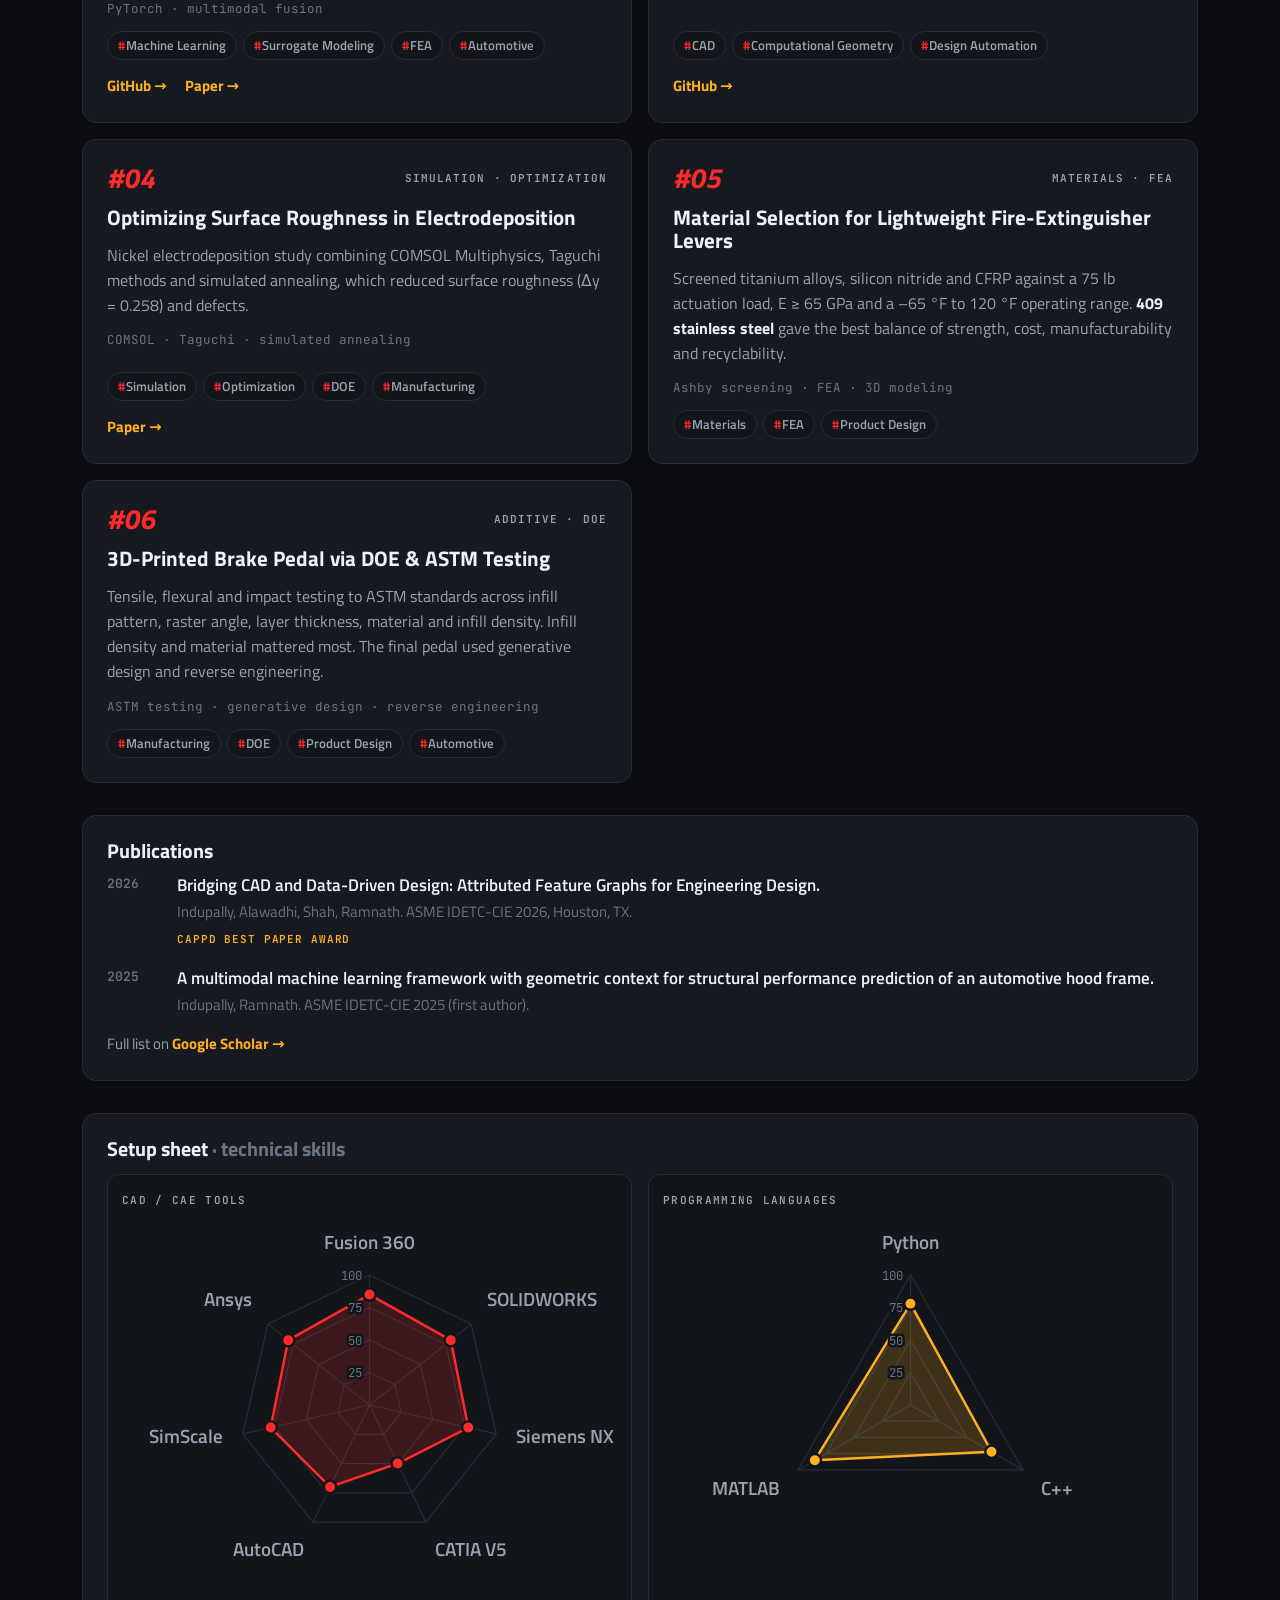
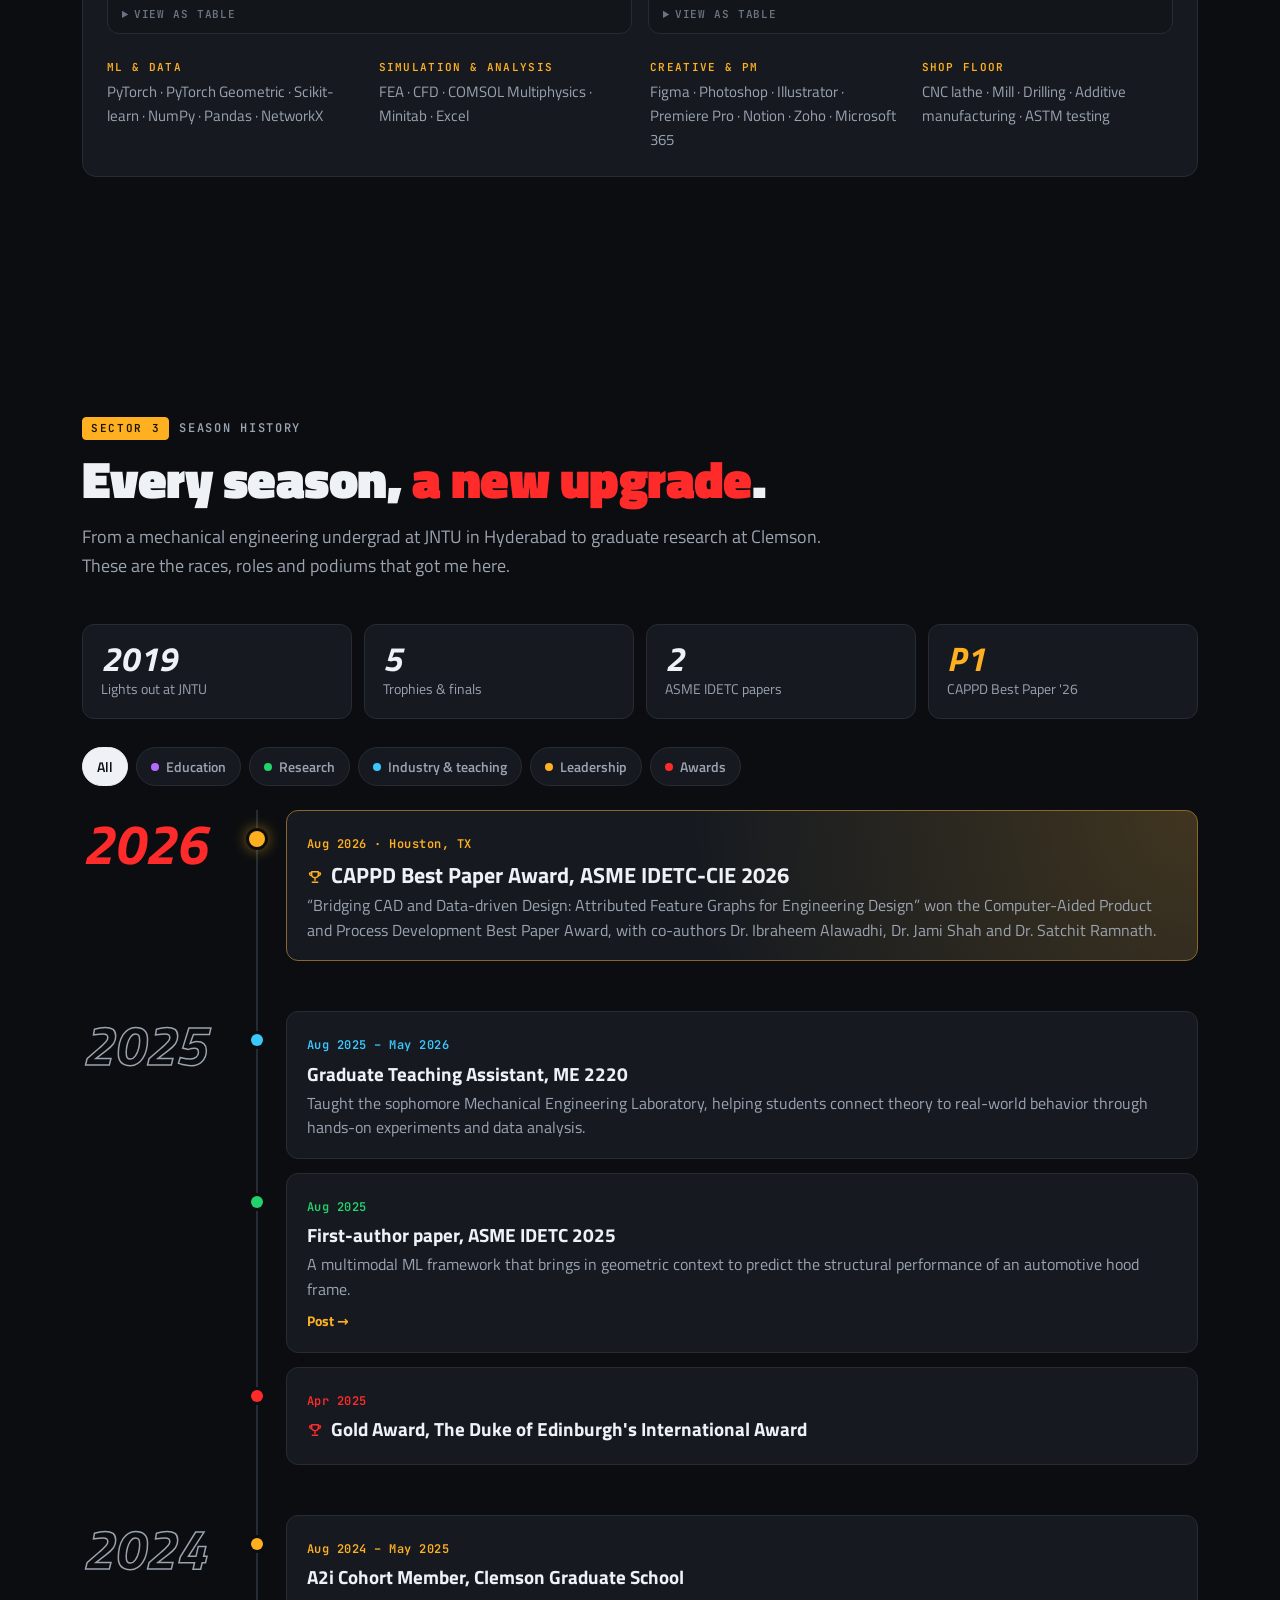
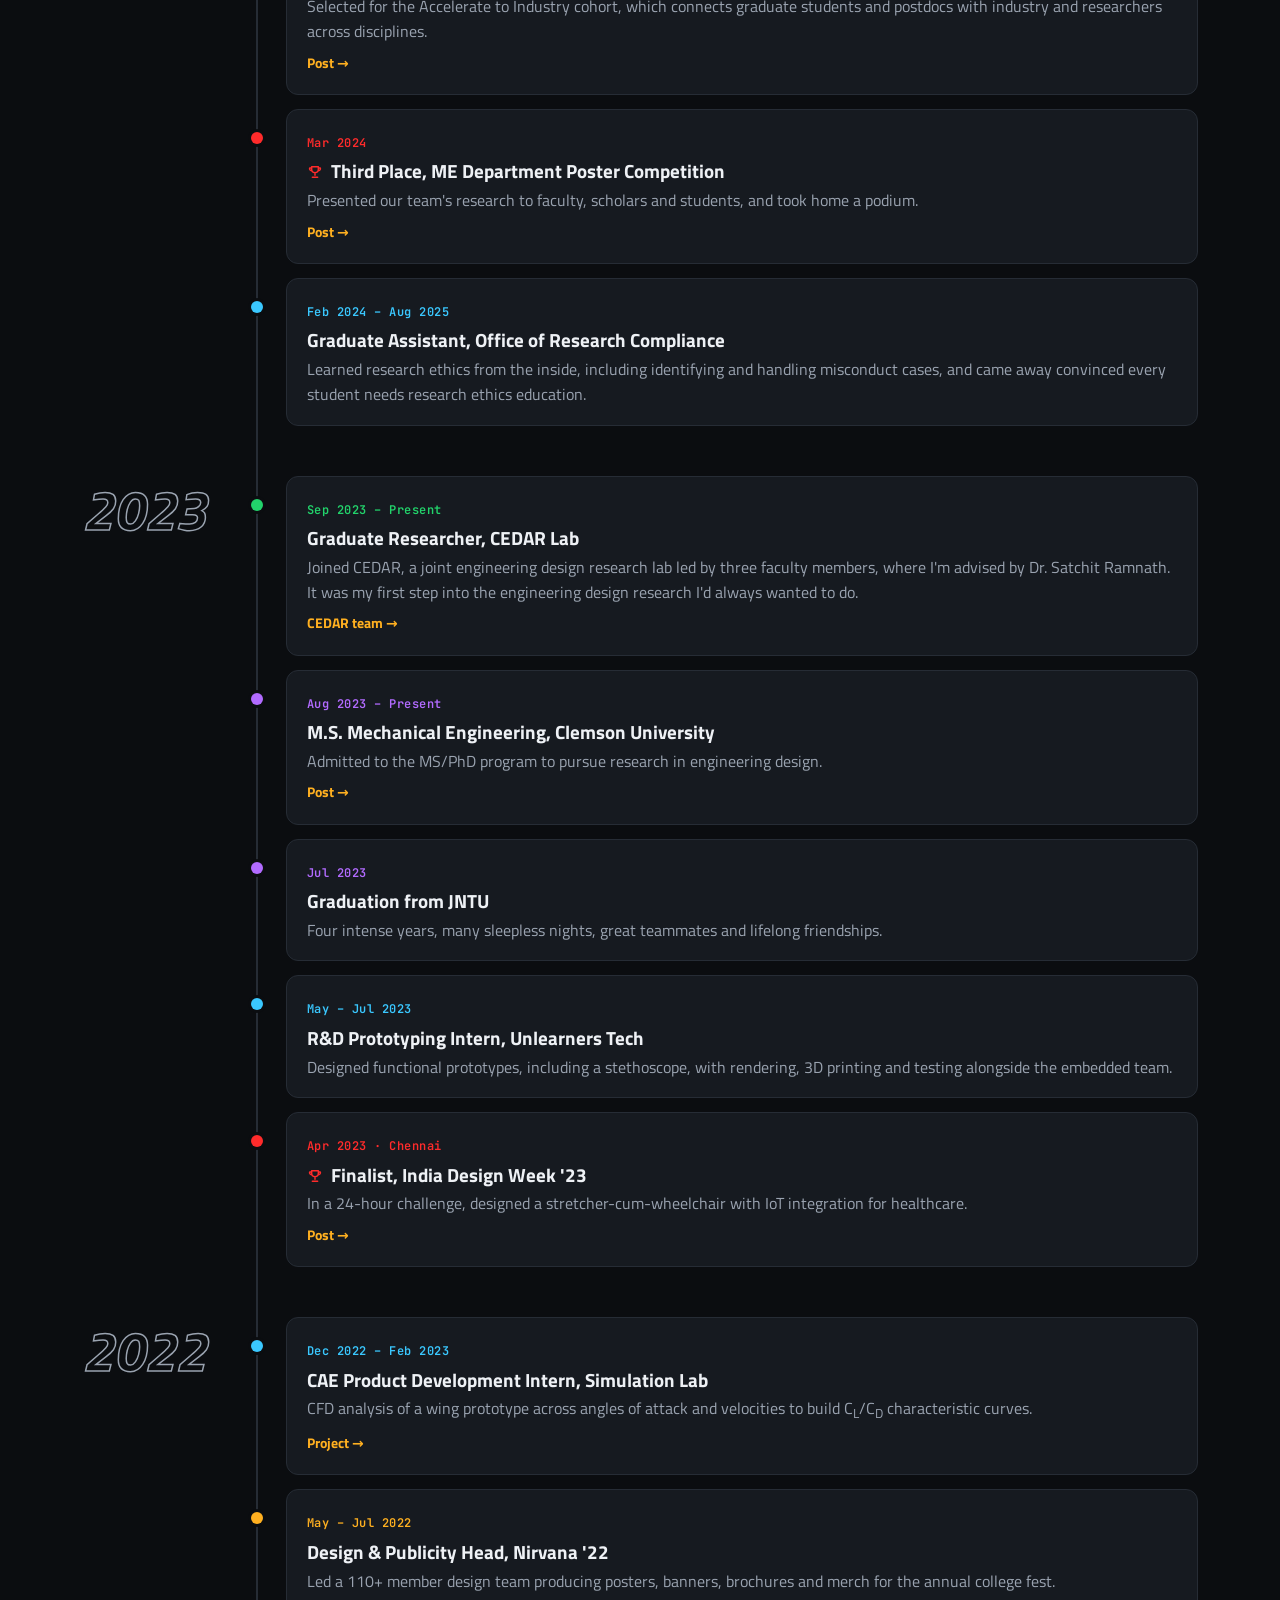
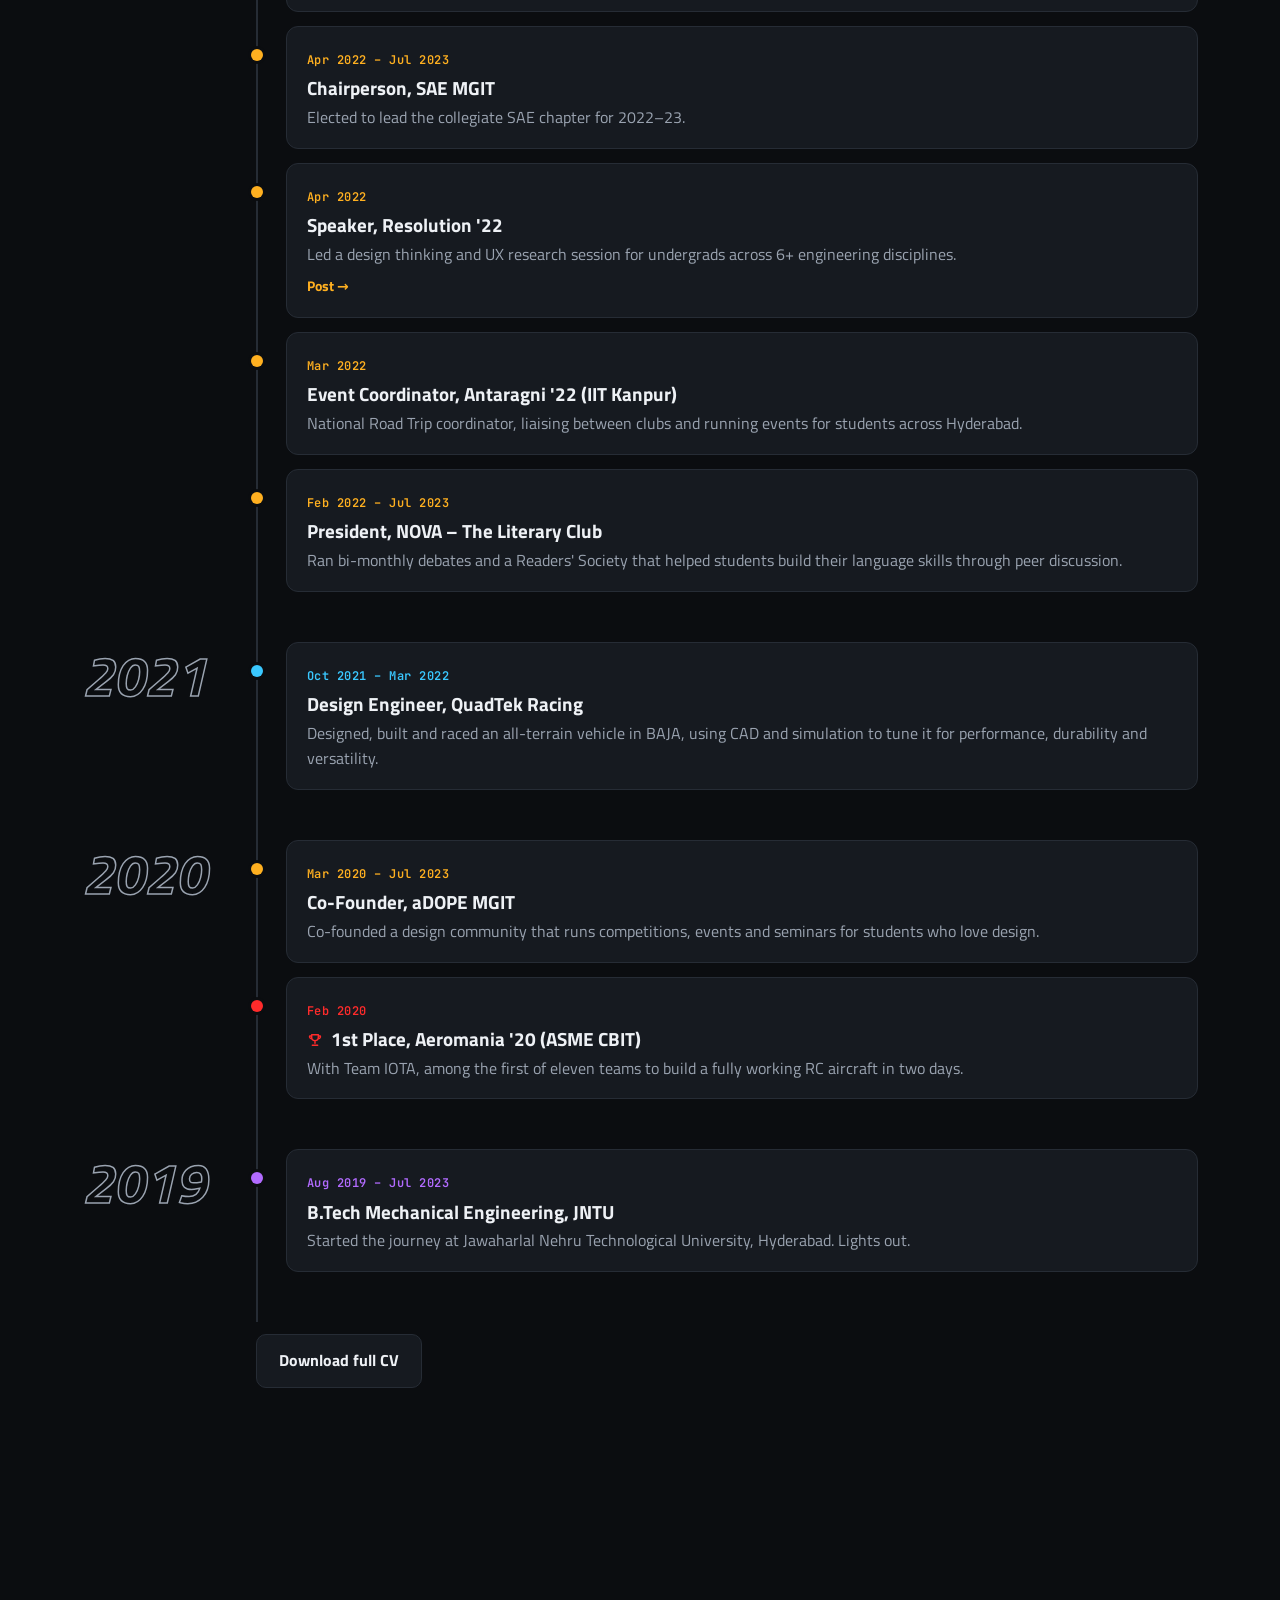
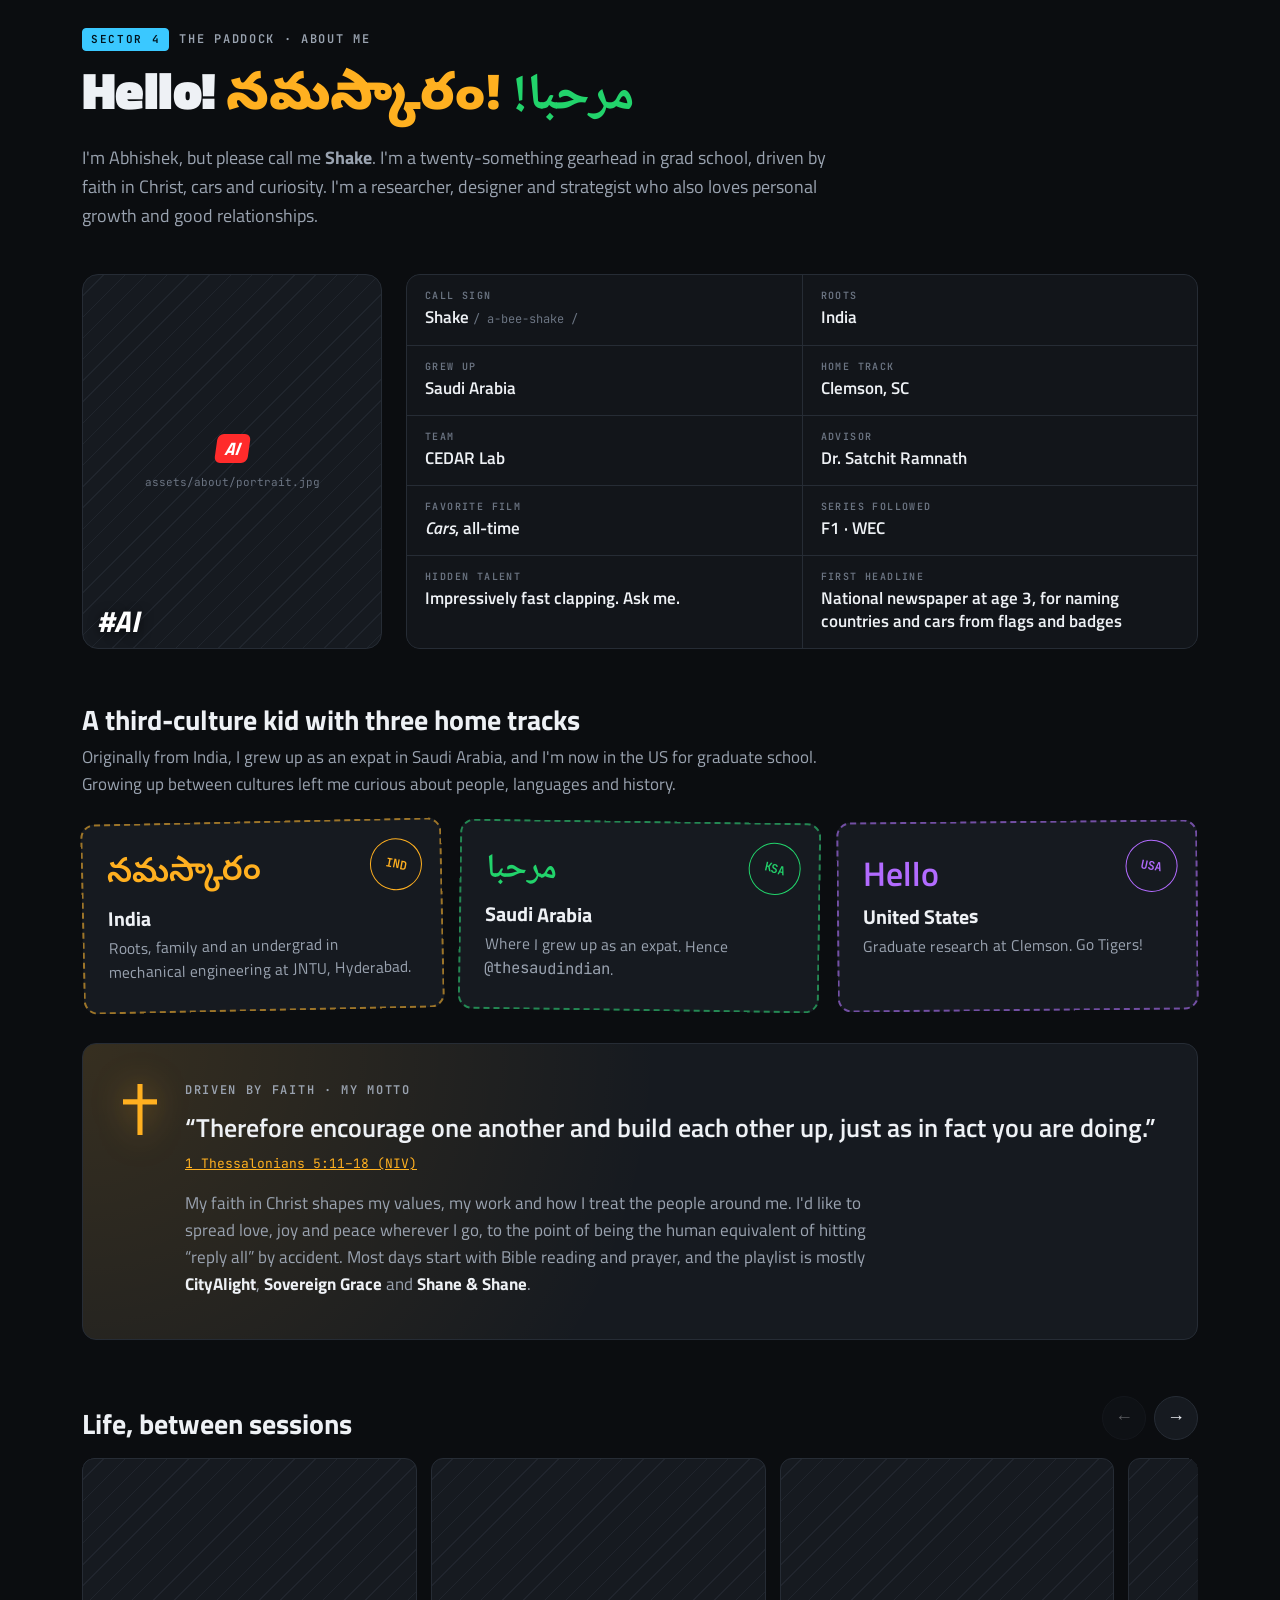
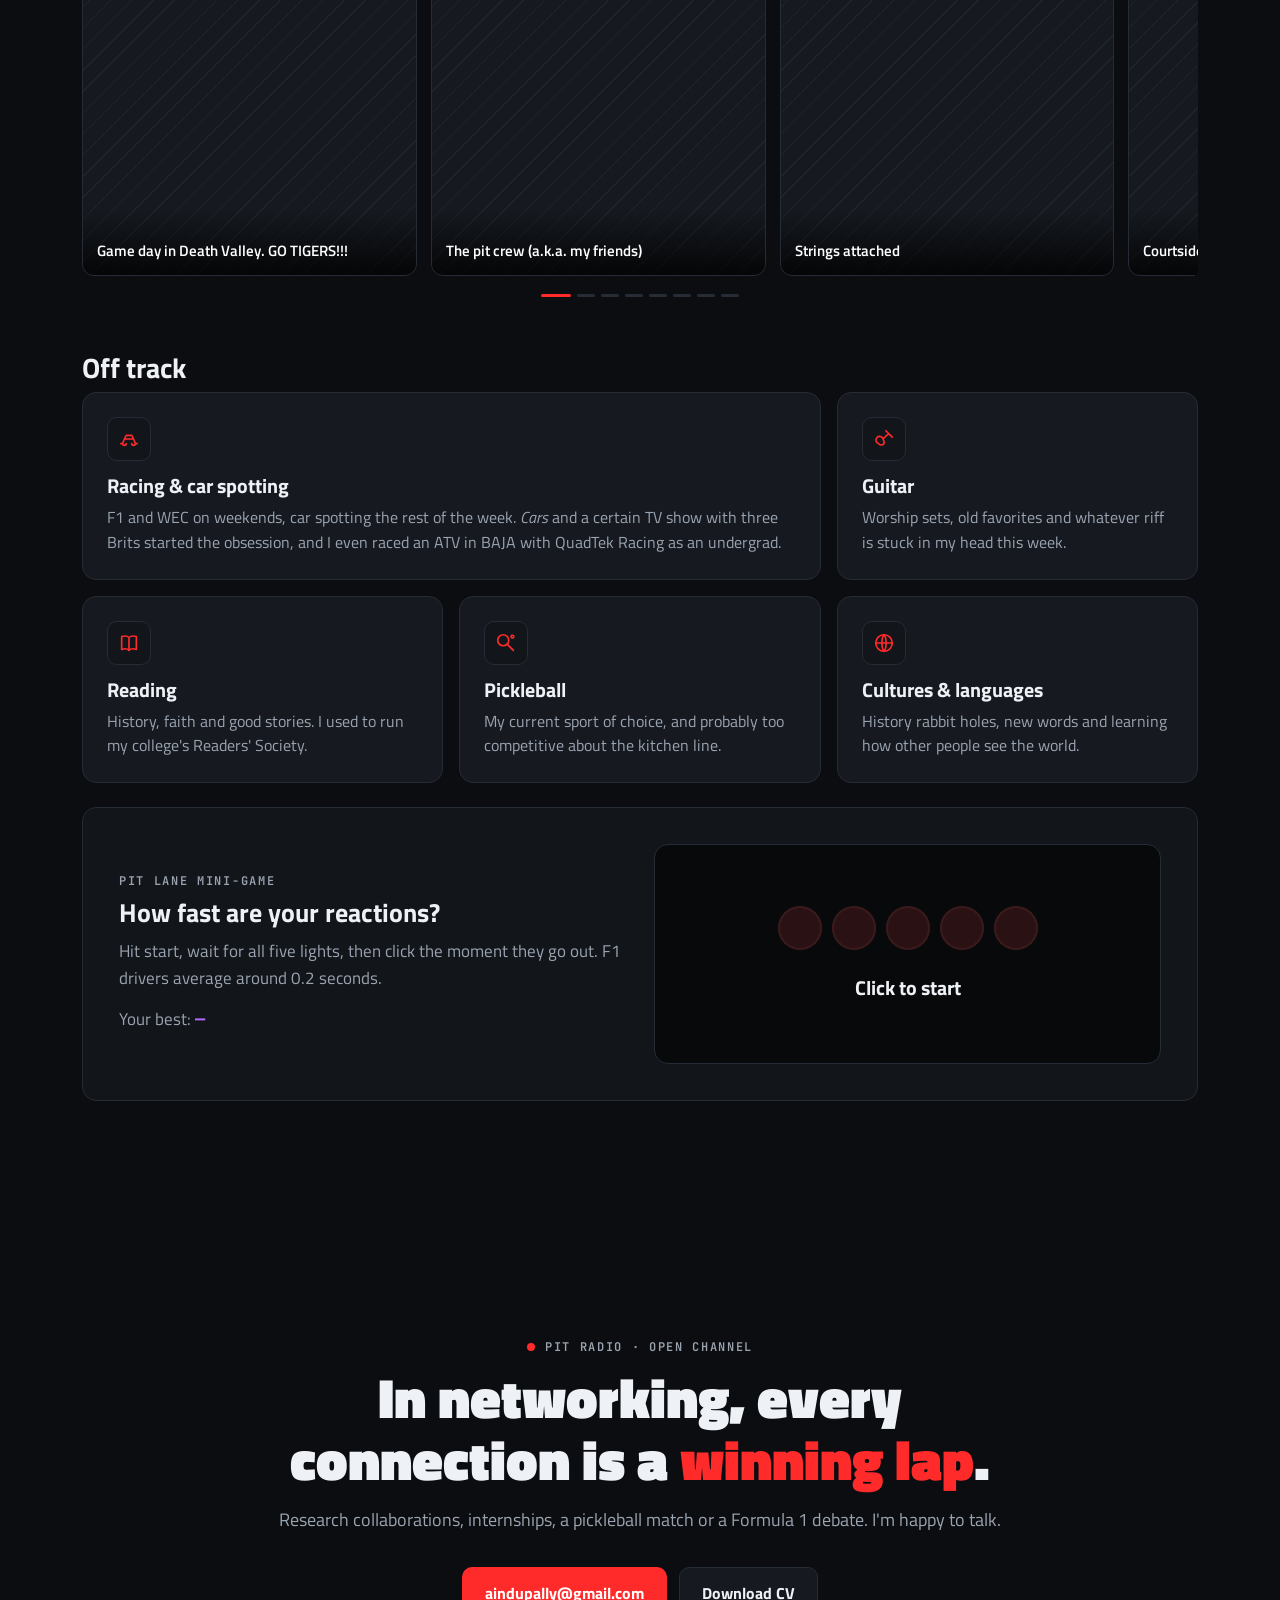
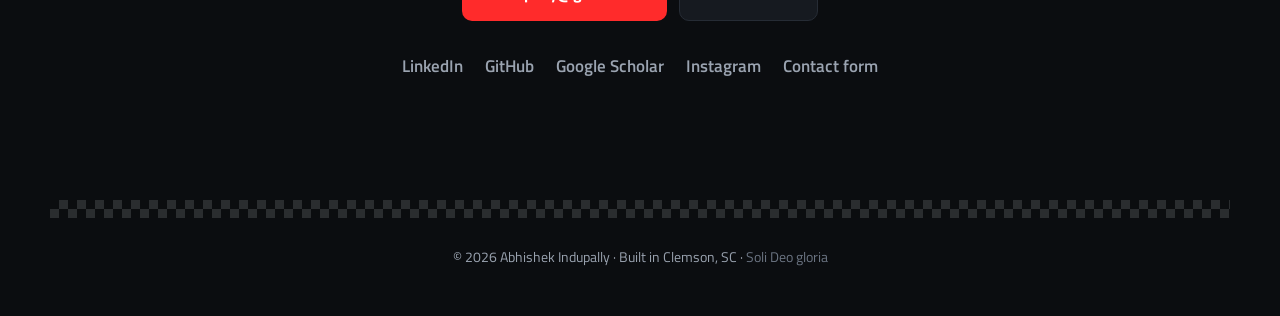
==== commit 69ba943b: "added images to assests/about" ====
--- a/index.html
+++ b/index.html
@@ -481,7 +481,7 @@
             </li>
             <li class="ev" data-type="lead">
               <span class="ev__date">Apr 2022 – Jul 2023</span>
-              <h4>Chairperson, SAE JNTU</h4>
+              <h4>Chairperson, SAE MGIT</h4>
               <p>Elected to lead the collegiate SAE chapter for 2022–23.</p>
             </li>
             <li class="ev" data-type="lead">
@@ -519,7 +519,7 @@
           <ul class="yr__events">
             <li class="ev" data-type="lead">
               <span class="ev__date">Mar 2020 – Jul 2023</span>
-              <h4>Co-Founder, aDOPE JNTU</h4>
+              <h4>Co-Founder, aDOPE MGIT</h4>
               <p>Co-founded a design community that runs competitions, events and seminars for students who love design.</p>
             </li>
             <li class="ev ev--award" data-type="award">
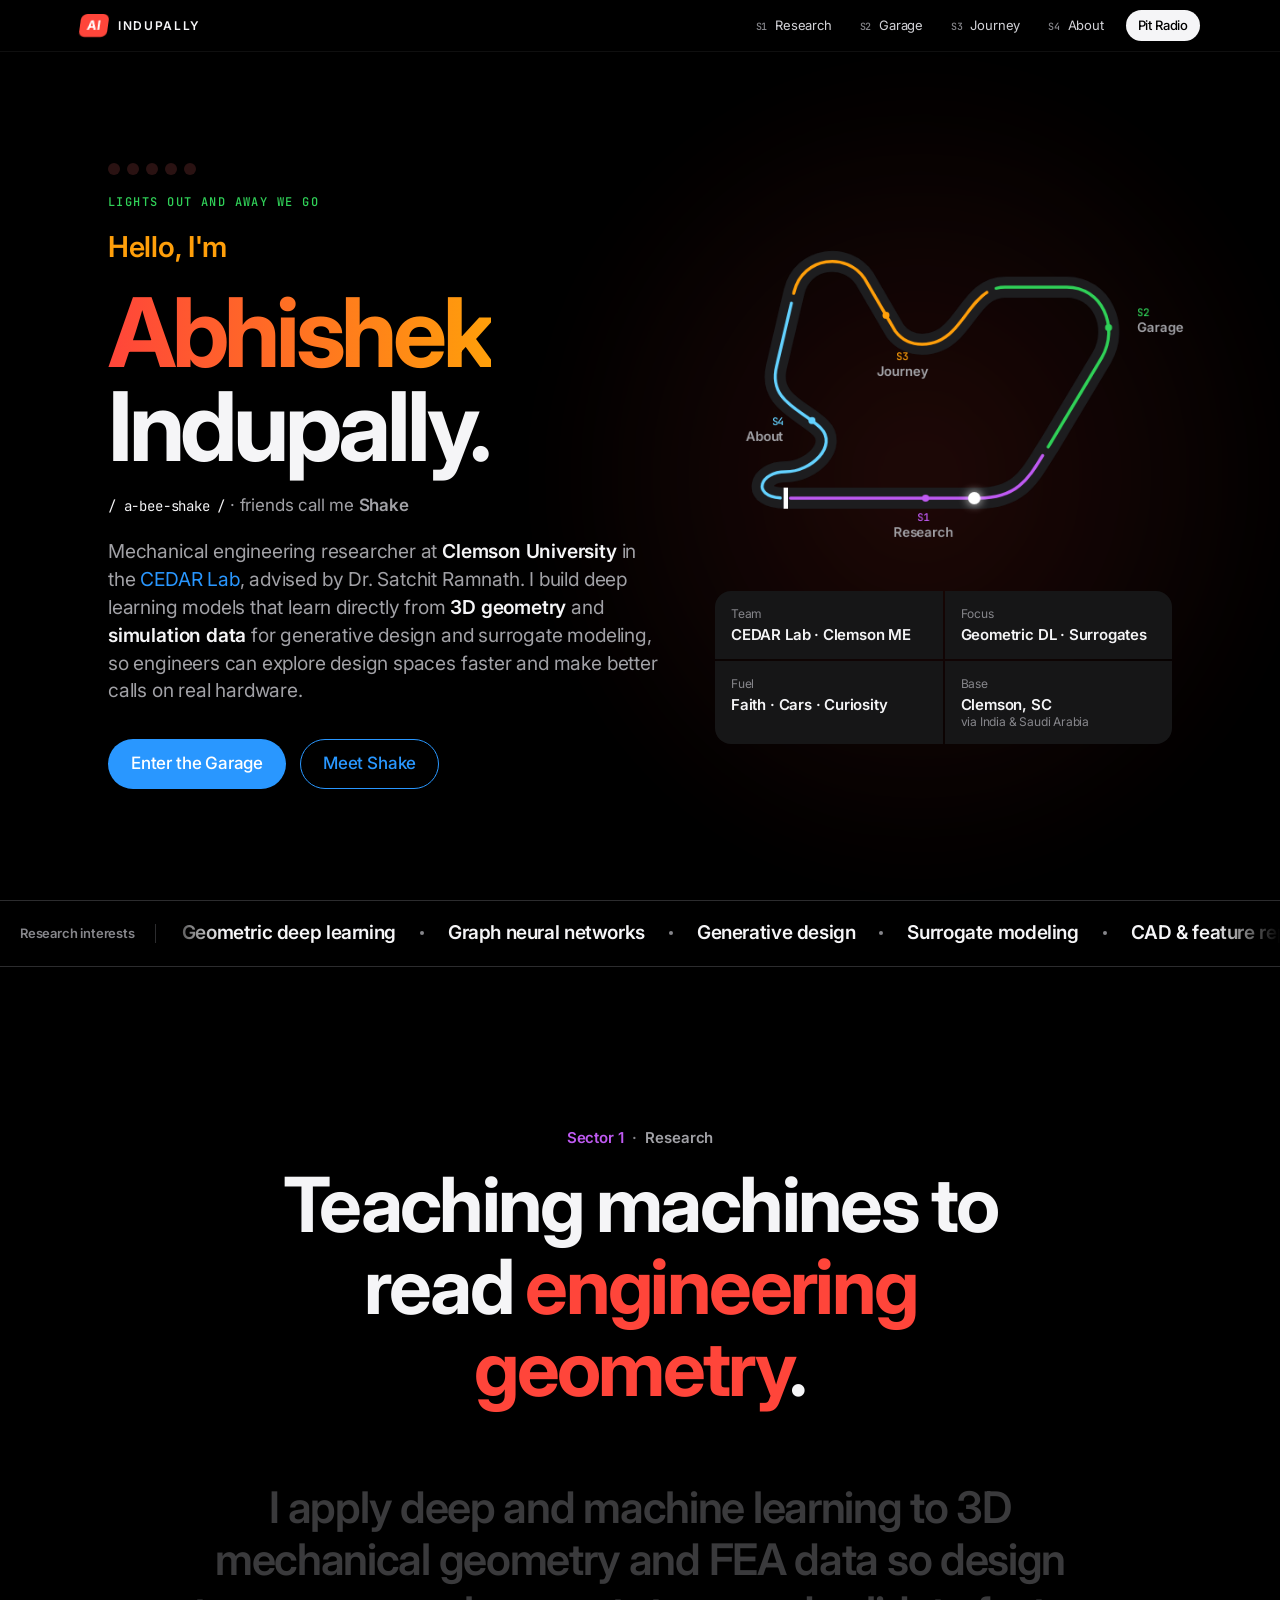
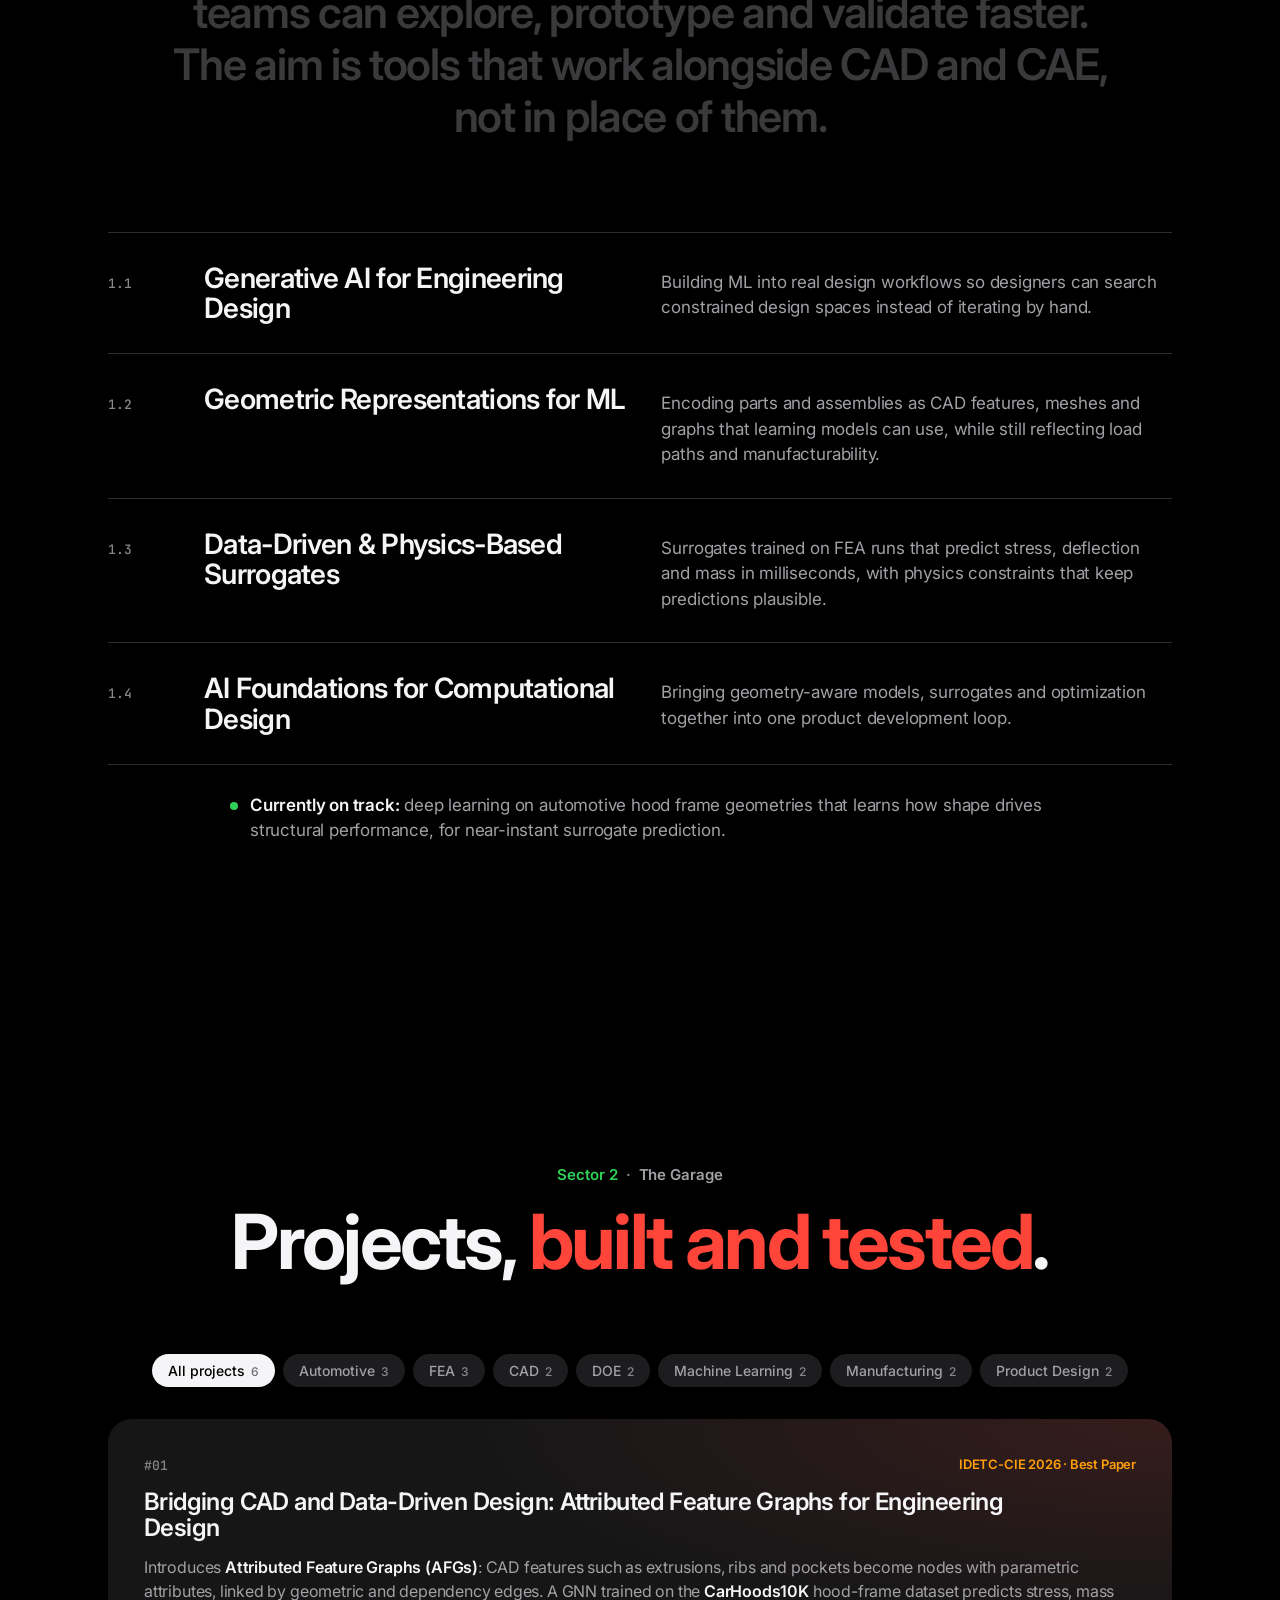
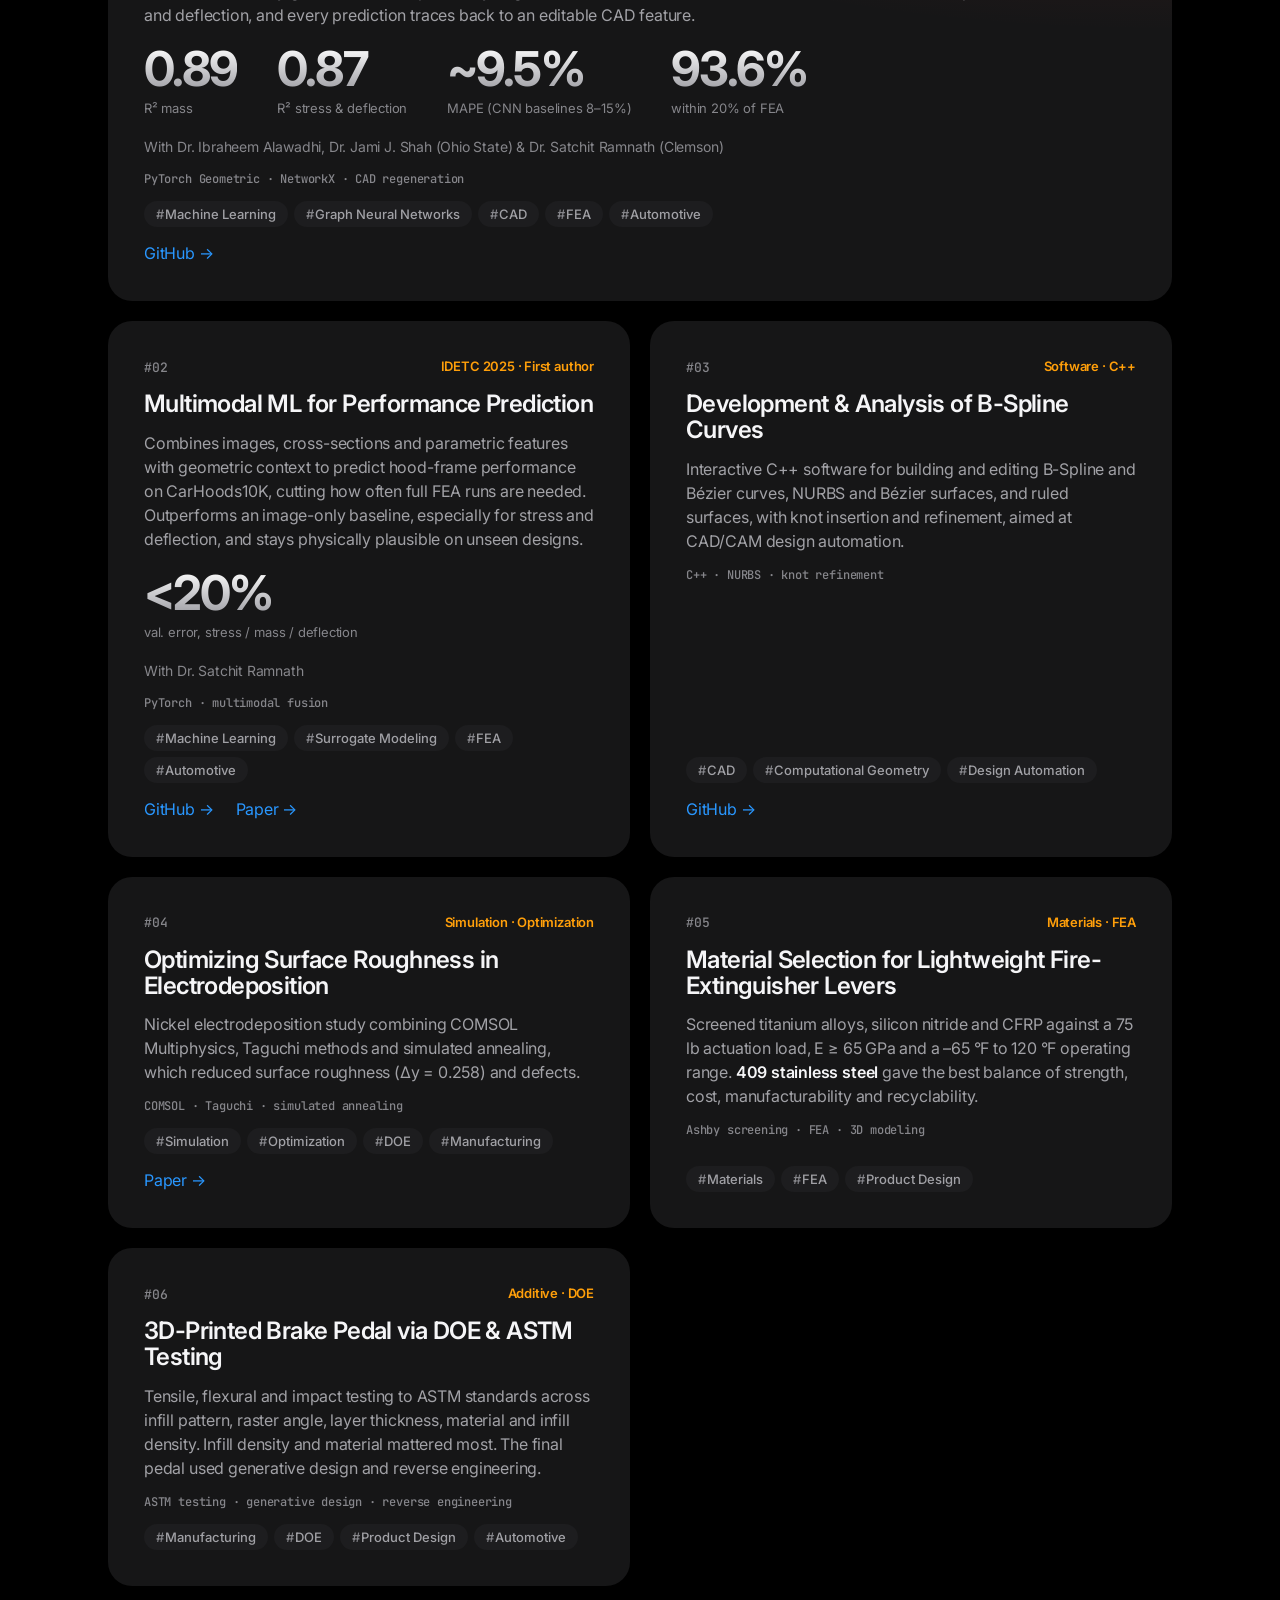
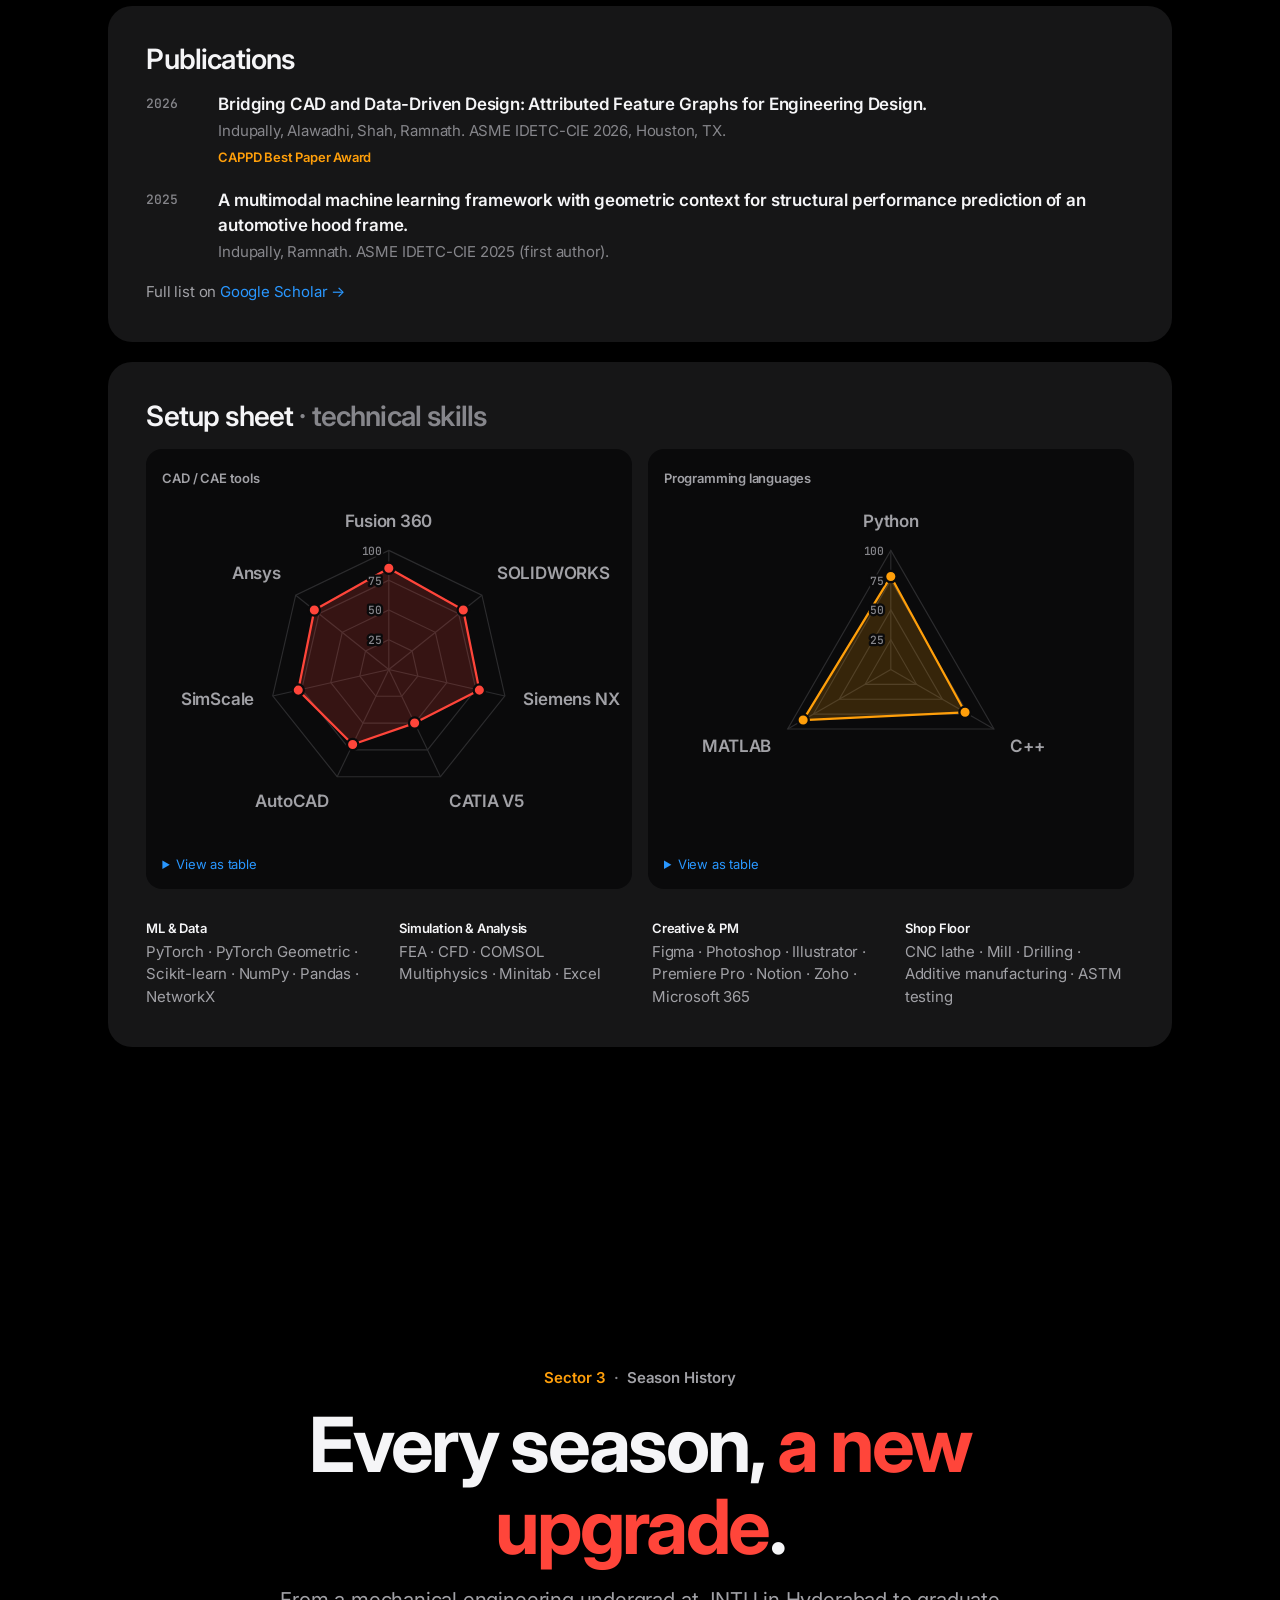
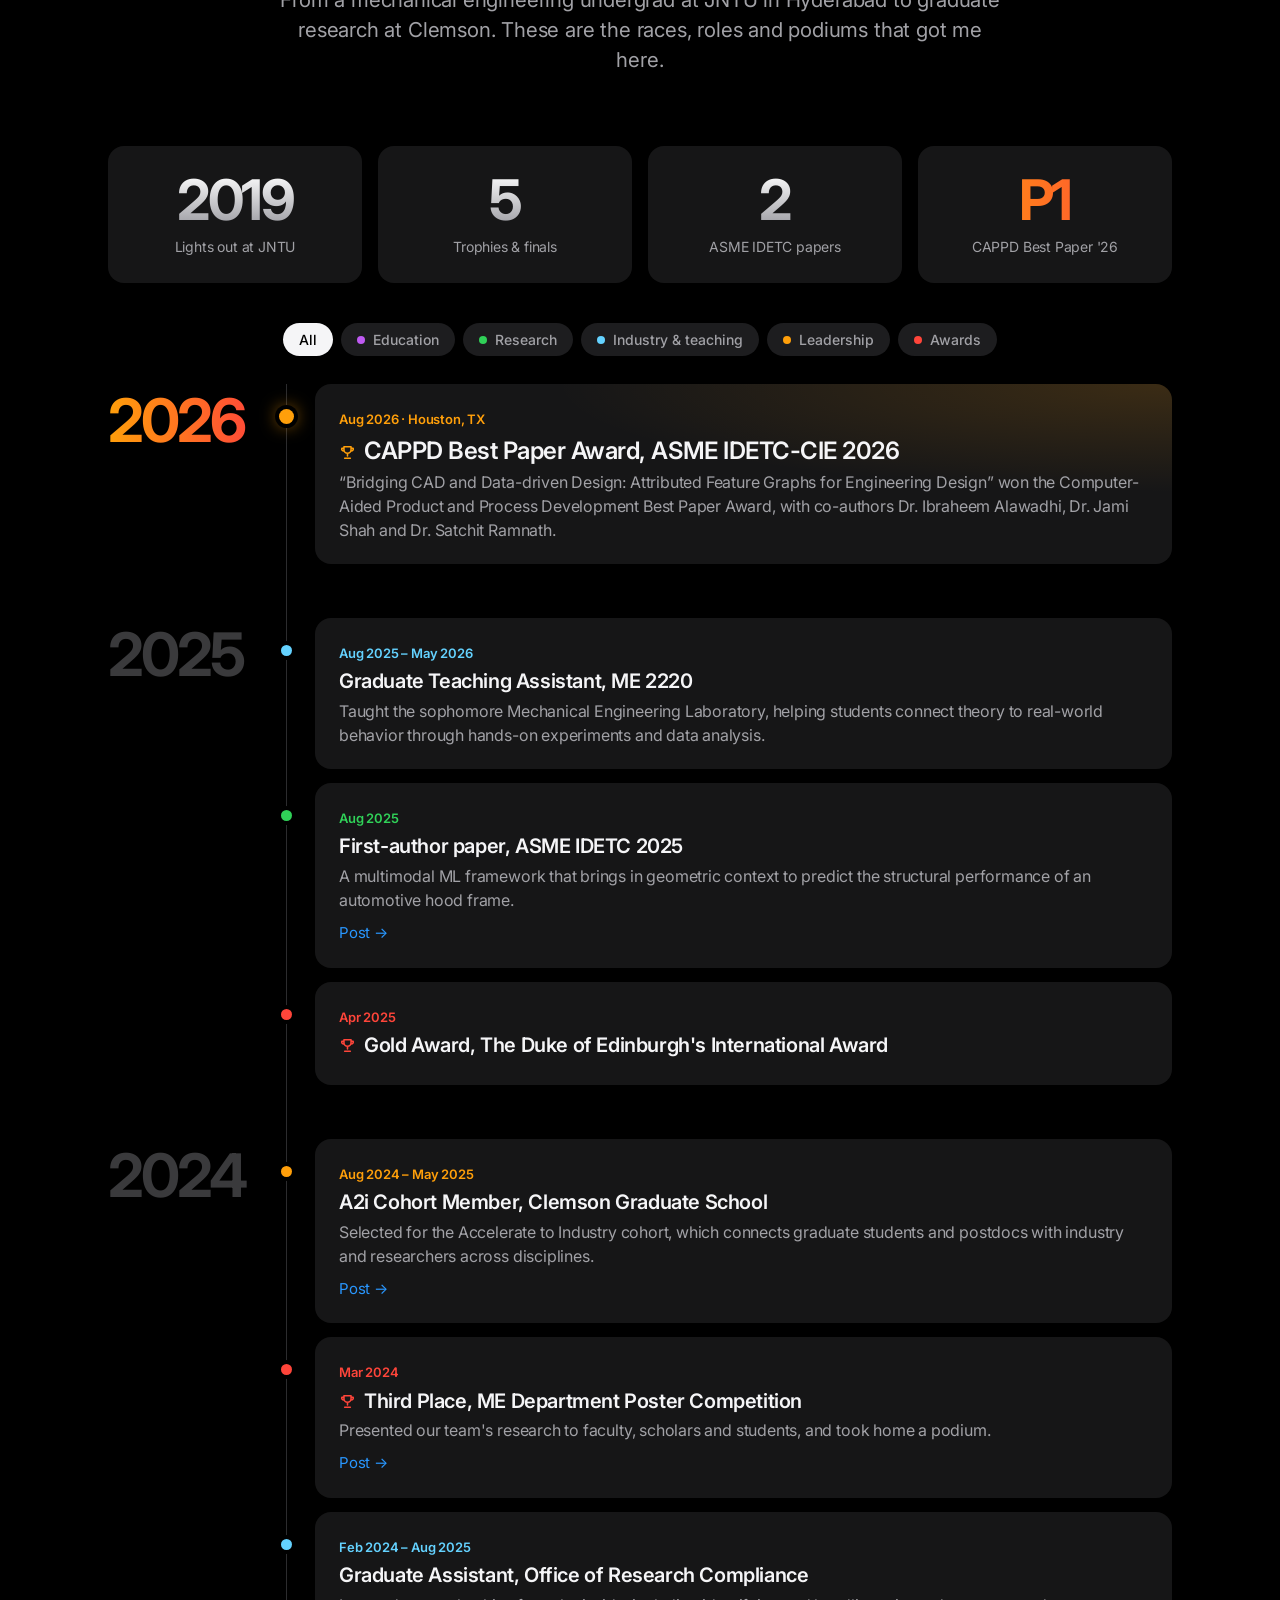
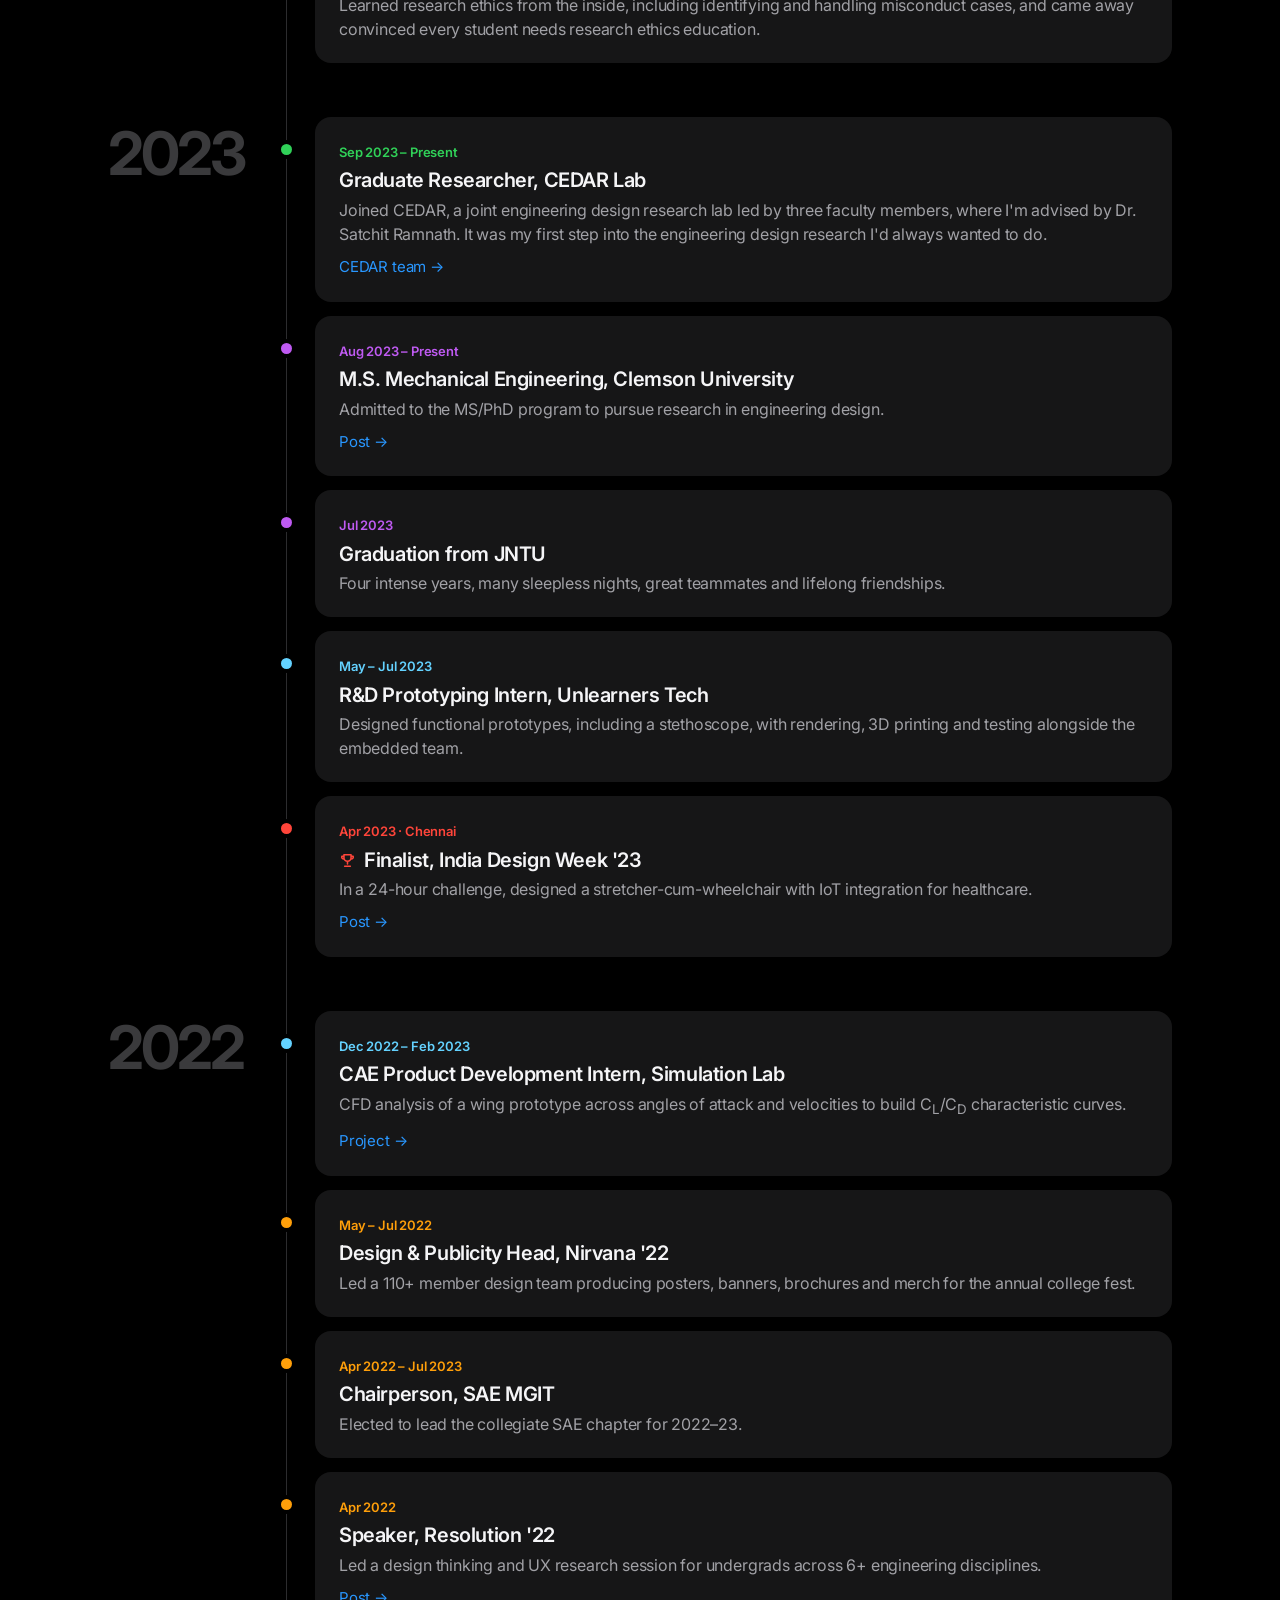
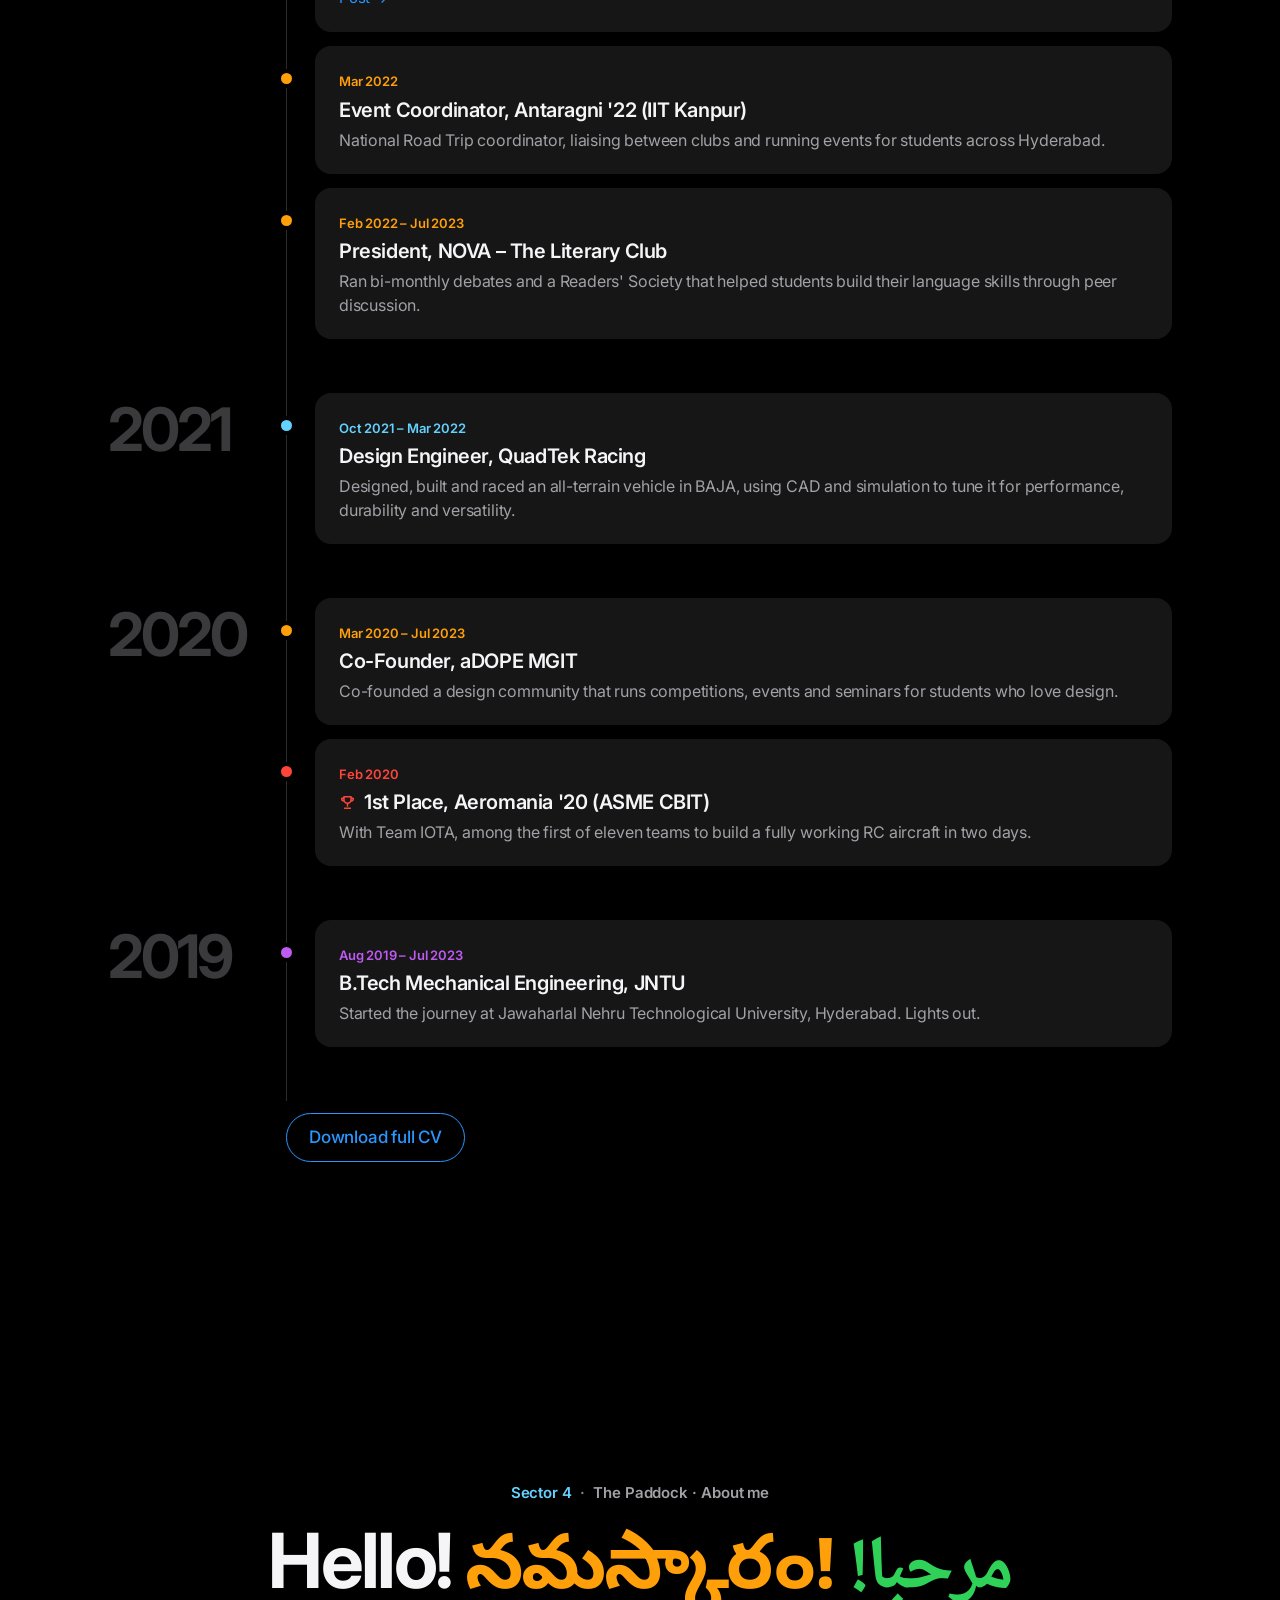
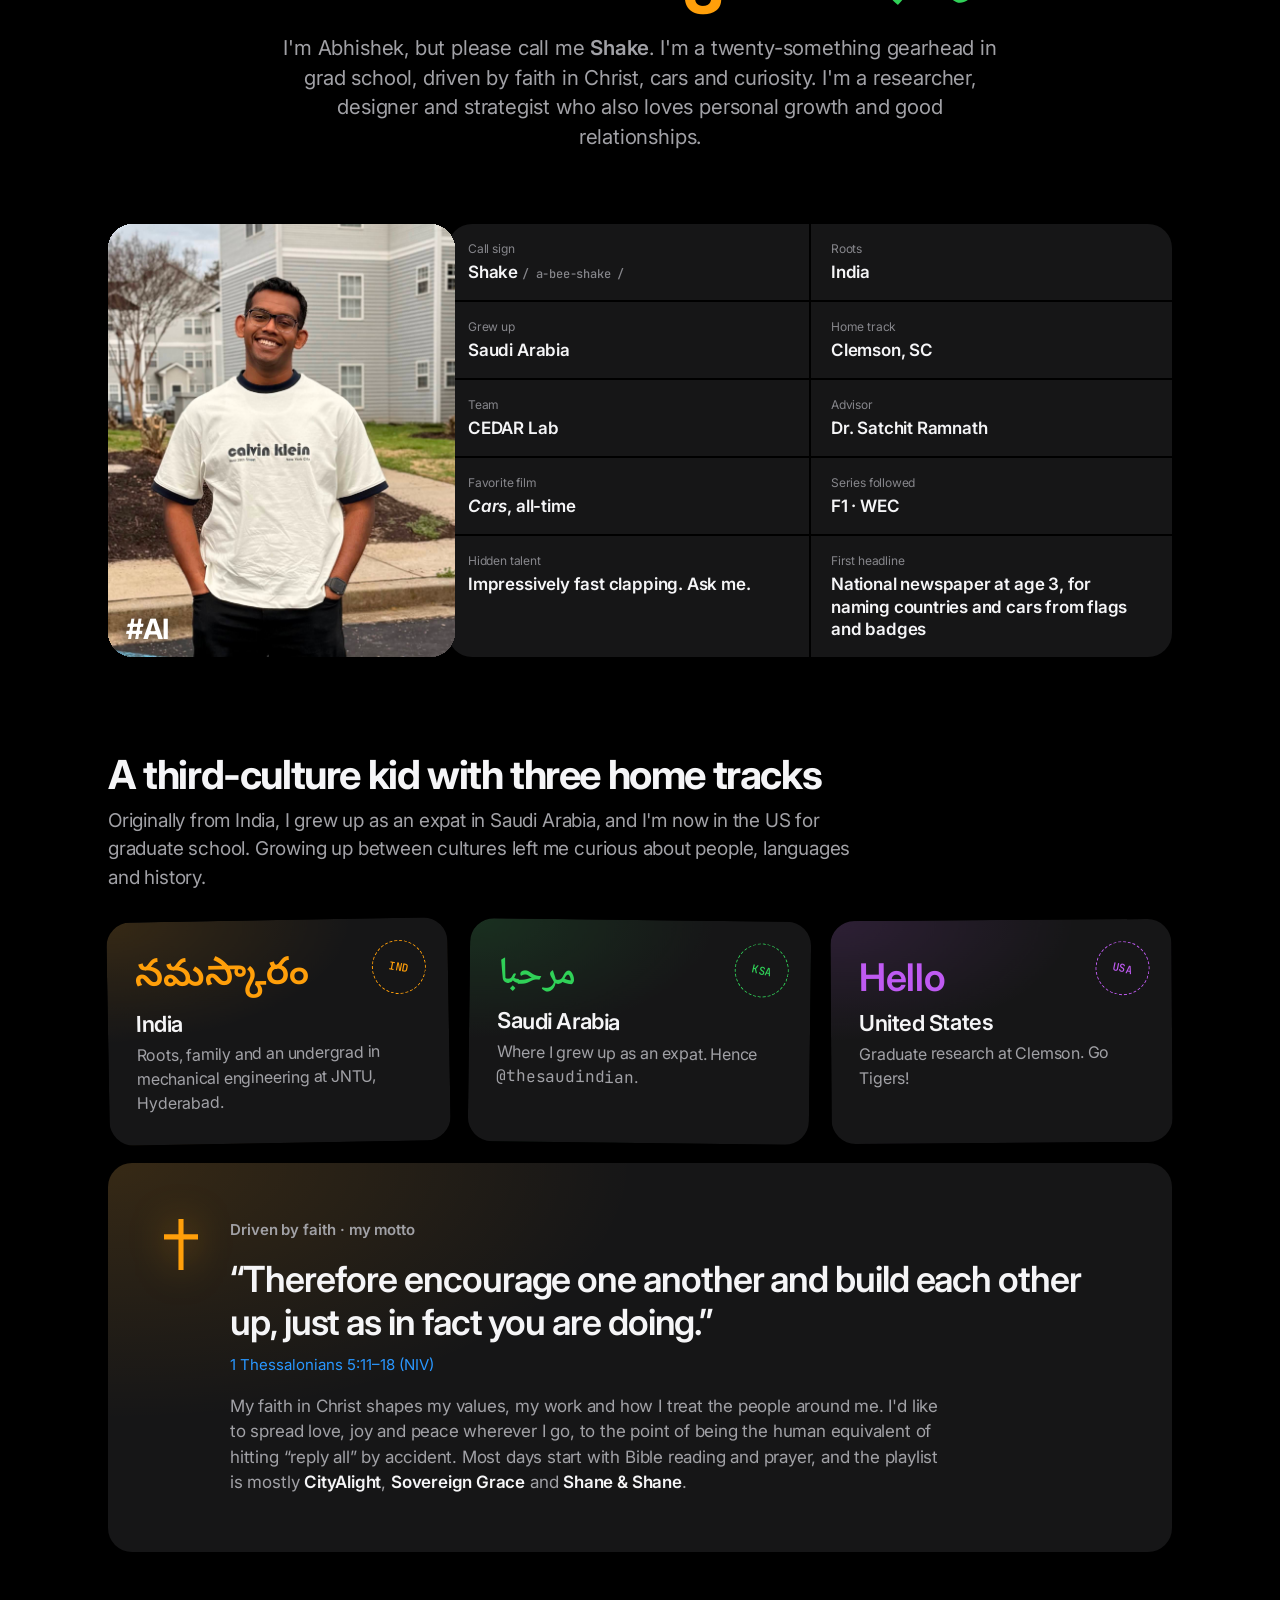
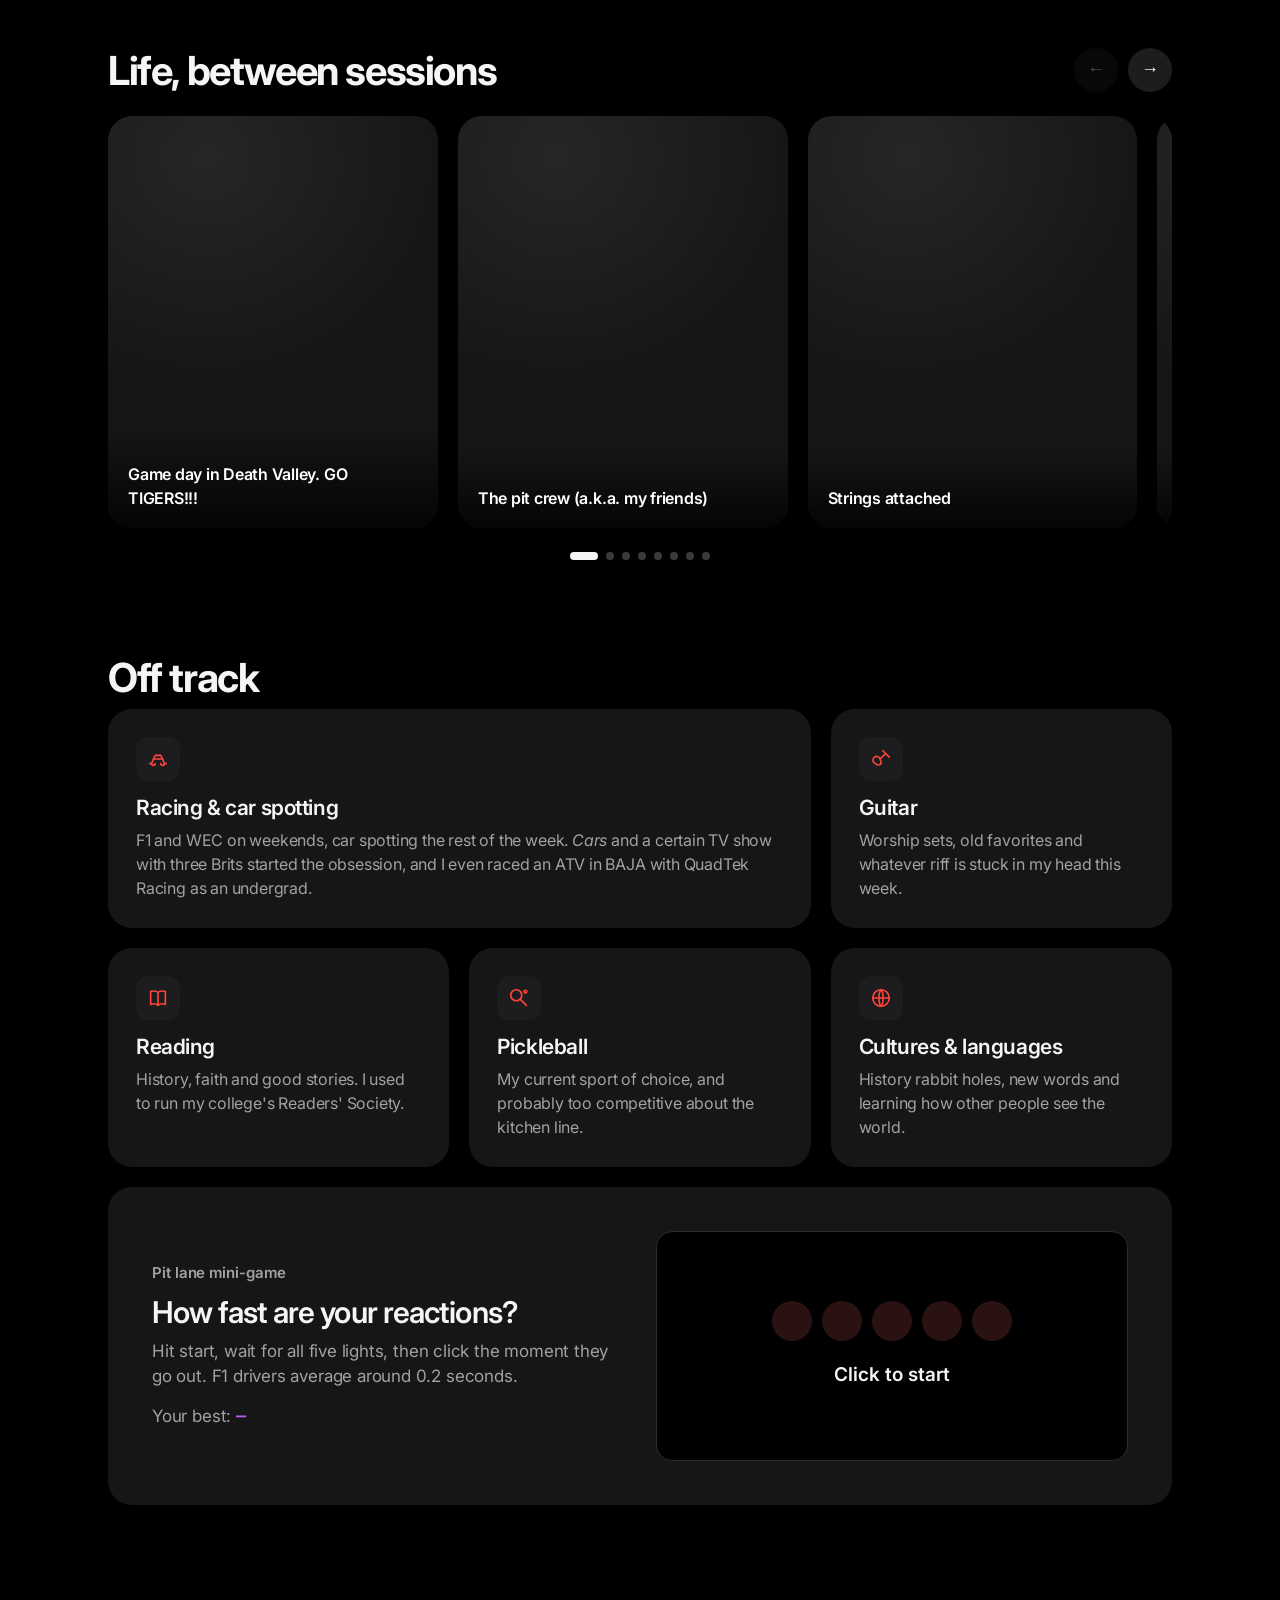
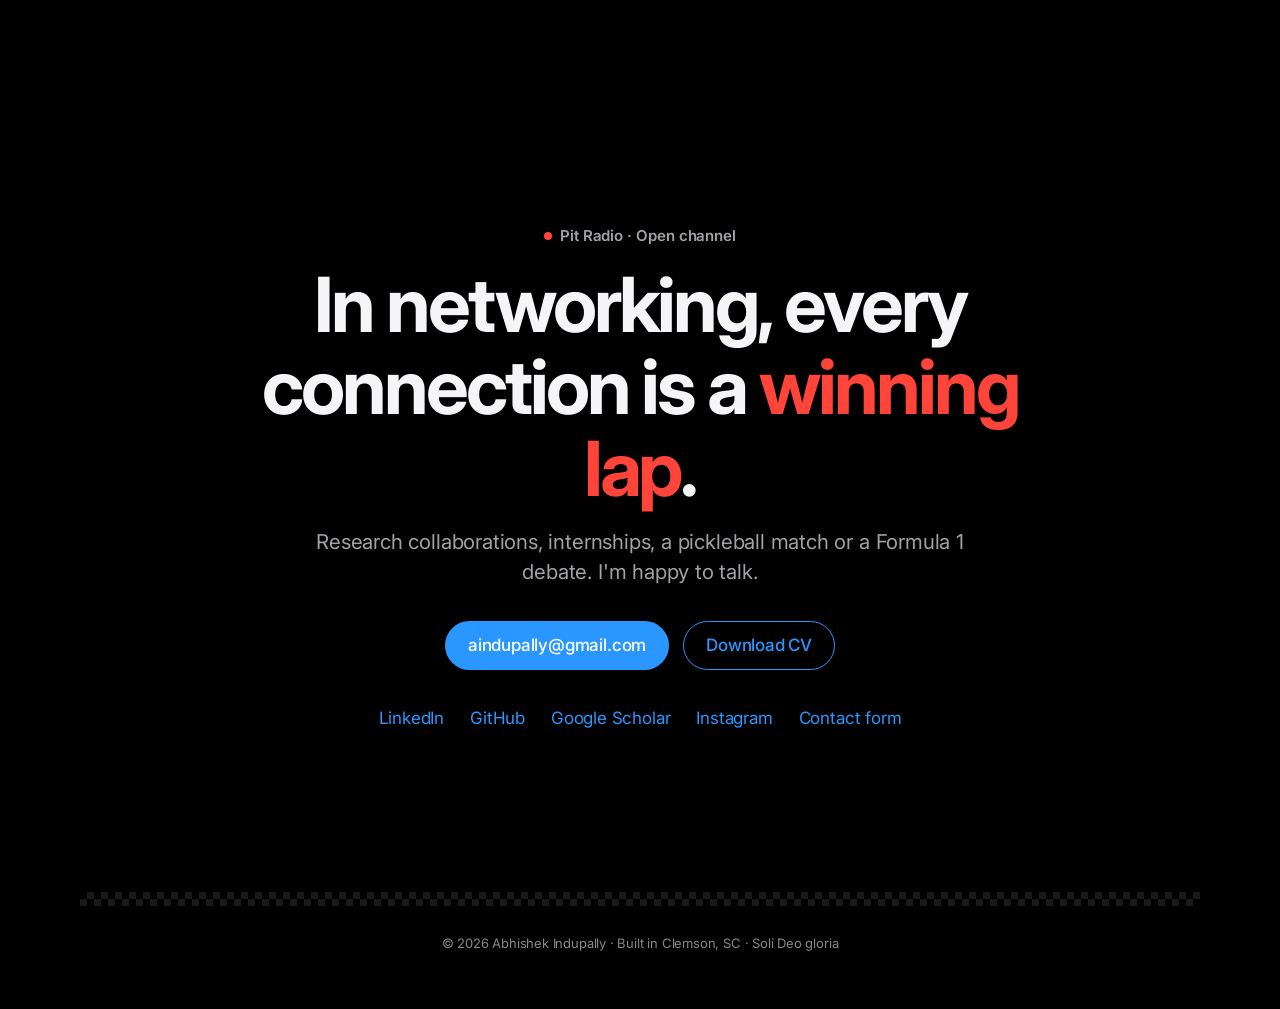
==== commit 9a053534: "theme changes" ====
--- a/index.html
+++ b/index.html
@@ -6,7 +6,7 @@
   <title>Abhishek Indupally · AI/ML Mechanical Engineering Researcher</title>
   <meta name="description" content="Abhishek (Shake) Indupally is a mechanical engineering researcher at Clemson University working on geometric deep learning, generative design and surrogate modeling for engineering design." />
   <link rel="canonical" href="https://www.abhishekindupally.com/" />
-  <meta name="theme-color" content="#0b0d10" />
+  <meta name="theme-color" content="#000000" />
   <meta name="color-scheme" content="dark" />
 
   <meta property="og:type" content="website" />
@@ -18,7 +18,7 @@
   <link rel="icon" href="assets/favicon.svg" type="image/svg+xml" />
   <link rel="preconnect" href="https://fonts.googleapis.com" />
   <link rel="preconnect" href="https://fonts.gstatic.com" crossorigin />
-  <link href="https://fonts.googleapis.com/css2?family=Titillium+Web:wght@400;600;700;900&family=JetBrains+Mono:wght@400;600&display=swap" rel="stylesheet" />
+  <link href="https://fonts.googleapis.com/css2?family=Inter:wght@400;500;600;700&family=JetBrains+Mono:wght@500&display=swap" rel="stylesheet" />
   <!-- Telugu & Arabic fonts: only the glyphs used on the page are downloaded -->
   <link href="https://fonts.googleapis.com/css2?family=Noto+Sans+Telugu:wght@600&family=Noto+Naskh+Arabic:wght@600&display=swap&text=%E0%B0%A8%E0%B0%AE%E0%B0%B8%E0%B1%8D%E0%B0%95%E0%B0%BE%E0%B0%B0%E0%B0%82%D9%85%D8%B1%D8%AD%D8%A8%D8%A7%D8%8C!," rel="stylesheet" />
   <link rel="stylesheet" href="styles.css" />
@@ -49,10 +49,14 @@
 <body>
   <a class="skip" href="#research">Skip to content</a>
 
-  <div class="lap" aria-hidden="true">
-    <div class="lap__fill" id="lapFill"></div>
-    <span class="lap__label" id="lapLabel">LAP 1/1</span>
-  </div>
+  <!-- Mini-map HUD: the car laps the circuit as you scroll through the four sectors -->
+  <a class="hud" id="hud" href="#top" aria-label="Back to top">
+    <svg class="hud__map" id="hudMap" viewBox="20 30 460 330" aria-hidden="true"></svg>
+    <span class="hud__read">
+      <span class="hud__sector" id="hudSector">Pit lane</span>
+      <span class="hud__speed"><b id="hudSpeed">0</b> km/h</span>
+    </span>
+  </a>
 
   <header class="nav" id="nav">
     <a href="#top" class="nav__brand" aria-label="Back to top">
@@ -74,7 +78,7 @@
   <main id="top">
     <!-- ============ HERO / LIGHTS OUT ============ -->
     <section class="hero">
-      <div class="hero__grid-bg" aria-hidden="true"></div>
+      <div class="hero__glow" aria-hidden="true"></div>
 
       <div class="hero__copy">
         <div class="lights" id="heroLights" aria-hidden="true">
@@ -83,8 +87,8 @@
         <p class="eyebrow" id="lightsText">Lights out and away we go</p>
 
         <h1 class="hero__title">
-          <span class="hero__greet" id="greet" aria-live="polite">Hello,</span>
-          I'm <span class="accent">Abhishek</span><br />Indupally.
+          <span class="hero__greet"><span id="greet" aria-live="polite">Hello,</span> I'm</span>
+          <span class="accent">Abhishek</span><br />Indupally.
         </h1>
         <p class="hero__pron">
           <span class="mono">/ a-bee-shake /</span> · friends call me <b>Shake</b>
@@ -106,27 +110,16 @@
       </div>
 
       <div class="hero__track">
-        <svg viewBox="0 0 520 420" class="circuit" id="circuit" role="img" aria-label="Stylized racing circuit with a car lapping it">
-          <defs>
-            <linearGradient id="trackGlow" x1="0" x2="1">
-              <stop offset="0" stop-color="#ff2b2b" />
-              <stop offset="1" stop-color="#ffb020" />
-            </linearGradient>
-          </defs>
+        <!-- The four coloured sectors and their labels are drawn by script.js from #circuitPath.
+             Sector 1–4 map to Research, Garage, Journey and About. -->
+        <svg viewBox="0 0 520 420" class="circuit" id="circuit" role="img" aria-label="Racing circuit split into four sectors: Research, Garage, Journey and About">
           <path id="circuitPath" class="circuit__base"
             d="M80 330 L300 330 C350 330 360 300 380 270 L440 170 C460 135 440 90 400 90
                L330 90 C300 90 290 120 270 140 C250 160 220 160 205 140 L170 80
                C150 50 100 55 90 95 L70 180 C60 220 100 230 120 250 C140 270 110 300 80 300
                C50 300 40 330 80 330 Z" />
-          <path class="circuit__line" pathLength="1" stroke="url(#trackGlow)"
-            d="M80 330 L300 330 C350 330 360 300 380 270 L440 170 C460 135 440 90 400 90
-               L330 90 C300 90 290 120 270 140 C250 160 220 160 205 140 L170 80
-               C150 50 100 55 90 95 L70 180 C60 220 100 230 120 250 C140 270 110 300 80 300
-               C50 300 40 330 80 330 Z" />
-          <rect class="circuit__sf" x="148" y="318" width="6" height="24" />
-          <text x="395" y="320" class="circuit__s s1">S1</text>
-          <text x="455" y="110" class="circuit__s s2">S2</text>
-          <text x="40" y="150" class="circuit__s s3">S3</text>
+          <g id="circuitSectors"></g>
+          <rect class="circuit__sf" x="78" y="318" width="5" height="24" />
           <circle r="7" class="circuit__car">
             <animateMotion dur="9s" repeatCount="indefinite" rotate="auto">
               <mpath href="#circuitPath" />
@@ -177,12 +170,12 @@
       <header class="section__head">
         <p class="eyebrow"><span class="tag tag--s1">Sector 1</span> Research</p>
         <h2>Teaching machines to read <span class="accent">engineering geometry</span>.</h2>
-        <p class="section__sub">
-          I apply deep and machine learning to 3D mechanical geometry and FEA data so design teams
-          can explore, prototype and validate faster. The aim is tools that work alongside
-          CAD and CAE, not in place of them.
-        </p>
       </header>
+      <p class="statement" data-scrub>
+        I apply deep and machine learning to 3D mechanical geometry and FEA data so design teams
+        can explore, prototype and validate faster. The aim is tools that work alongside
+        CAD and CAE, not in place of them.
+      </p>
 
       <ol class="spec">
         <li class="spec__row">
--- a/styles.css
+++ b/styles.css
@@ -1,469 +1,351 @@
 /* ===========================================================
-   Abhishek Indupally — "Race Weekend" theme
+   Abhishek Indupally · race-weekend theme in an Apple-style design language
+   True black, soft tiles, big tight type, generous whitespace.
    =========================================================== */
 :root {
-  --bg: #0b0d10;
-  --bg-2: #12151a;
-  --panel: #161a20;
-  --line: #262c35;
-  --text: #eef1f5;
-  --muted: #9aa3b0;
-  --dim: #6b7482;
-
-  --red: #ff2b2b;
-  --amber: #ffb020;
-  --green: #22d36b;
-  --purple: #b26bff;
-  --cyan: #3ac8ff;
-
-  --radius: 14px;
-  --max: 1180px;
-  --font: "Titillium Web", system-ui, sans-serif;
-  --mono: "JetBrains Mono", ui-monospace, monospace;
+  --bg: #000;
+  --bg-2: #0a0a0b;
+  --tile: #161617;
+  --tile-2: #1d1d1f;
+  --line: #2c2c2e;
+  --text: #f5f5f7;
+  --muted: #a1a1a6;
+  --dim: #86868b;
+
+  /* Apple dark-mode system colours. Sectors: S1 purple, S2 green, S3 orange, S4 teal */
+  --red: #ff453a;
+  --amber: #ff9f0a;
+  --green: #30d158;
+  --purple: #bf5af2;
+  --cyan: #64d2ff;
+  --blue: #2997ff;
+
+  --radius: 24px;
+  --radius-sm: 16px;
+  --max: 1120px;
+  --font: -apple-system, BlinkMacSystemFont, "SF Pro Display", "SF Pro Text", "Inter", system-ui, "Segoe UI", sans-serif;
+  --mono: "SF Mono", "JetBrains Mono", ui-monospace, Menlo, monospace;
+  --ease: cubic-bezier(.16, 1, .3, 1);
   color-scheme: dark;
 }
 
 *, *::before, *::after { box-sizing: border-box; }
-html { scroll-behavior: smooth; scroll-padding-top: 80px; }
+html { scroll-behavior: smooth; scroll-padding-top: 64px; }
 body {
   margin: 0;
   background: var(--bg);
   color: var(--text);
   font-family: var(--font);
   font-size: 17px;
-  line-height: 1.6;
+  line-height: 1.5;
+  letter-spacing: -.011em;
   -webkit-font-smoothing: antialiased;
+  -moz-osx-font-smoothing: grayscale;
   overflow-x: hidden;
 }
 a { color: inherit; }
 img, svg { display: block; }
-h1, h2, h3, h4 { line-height: 1.1; margin: 0; }
+h1, h2, h3, h4 { line-height: 1.08; margin: 0; font-weight: 600; }
 p { margin: 0; }
-b { font-weight: 700; }
+b { font-weight: 600; }
 .mono { font-family: var(--mono); }
 .dim { color: var(--dim); }
 .accent { color: var(--red); }
+.t-amber { color: var(--amber); }
+.t-green { color: var(--green); }
 .sr-only { position: absolute; width: 1px; height: 1px; overflow: hidden; clip: rect(0 0 0 0); }
 [lang="te"] { font-family: "Noto Sans Telugu", var(--font); }
 [lang="ar"] { font-family: "Noto Naskh Arabic", var(--font); }
-
-:focus-visible { outline: 2px solid var(--amber); outline-offset: 3px; border-radius: 4px; }
-
-/* ---------- Lap progress ---------- */
-.lap { position: fixed; inset: 0 0 auto 0; height: 3px; z-index: 60; background: transparent; }
-.lap__fill { height: 100%; width: 100%; transform: scaleX(0); transform-origin: 0 50%; will-change: transform; background: linear-gradient(90deg, var(--purple), var(--green), var(--amber), var(--red)); }
-.lap__label {
-  position: fixed; right: 16px; bottom: 16px; z-index: 60;
-  font: 600 11px/1 var(--mono); letter-spacing: .08em;
-  background: var(--panel); border: 1px solid var(--line); color: var(--muted);
-  padding: 8px 10px; border-radius: 6px;
-}
-
-/* ---------- Nav ---------- */
+::selection { background: color-mix(in srgb, var(--red) 45%, transparent); }
+:focus-visible { outline: 2px solid var(--blue); outline-offset: 3px; border-radius: 6px; }
+
+.skip { position: absolute; left: 12px; top: -60px; z-index: 300; background: var(--blue); color: #fff; padding: 10px 14px; border-radius: 999px; font-weight: 600; text-decoration: none; }
+.skip:focus { top: 12px; }
+
+/* ---------- Nav (frosted glass) ---------- */
 .nav {
-  position: sticky; top: 0; z-index: 50;
+  position: sticky; top: 0; z-index: 50; height: 52px;
   display: flex; align-items: center; justify-content: space-between;
-  padding: 14px clamp(16px, 4vw, 40px);
-  background: color-mix(in srgb, var(--bg) 82%, transparent);
-  backdrop-filter: blur(12px);
-  border-bottom: 1px solid var(--line);
+  padding: 0 max(16px, calc((100% - var(--max)) / 2));
+  background: rgba(0, 0, 0, .72);
+  -webkit-backdrop-filter: saturate(180%) blur(20px);
+          backdrop-filter: saturate(180%) blur(20px);
+  border-bottom: 1px solid rgba(255, 255, 255, .06);
 }
 .nav__brand { display: flex; align-items: center; gap: 10px; text-decoration: none; }
 .nav__num {
-  font: 900 18px/1 var(--font); font-style: italic;
-  background: var(--red); color: #fff; padding: 6px 9px 5px; border-radius: 6px;
+  font: 700 13px/1 var(--font); letter-spacing: 0;
+  background: var(--red); color: #fff; padding: 5px 7px; border-radius: 6px;
   transform: skewX(-8deg);
 }
-.nav__name { font-weight: 700; letter-spacing: .18em; font-size: 14px; }
-.nav__links { display: flex; gap: 6px; align-items: center; }
+.nav__name { font-weight: 600; letter-spacing: .14em; font-size: 12px; }
+.nav__links { display: flex; gap: 4px; align-items: center; }
 .nav__links a {
-  text-decoration: none; font-weight: 600; font-size: 15px; color: var(--muted);
-  padding: 8px 12px; border-radius: 8px; transition: color .2s, background .2s;
-}
-.nav__links a b { font: 600 11px var(--mono); color: var(--dim); margin-right: 4px; }
-.nav__links a:hover, .nav__links a.is-active { color: var(--text); background: var(--panel); }
-.nav__cta { border: 1px solid var(--red); color: var(--text) !important; }
+  text-decoration: none; font-size: 13px; color: #d2d2d7;
+  padding: 6px 12px; border-radius: 999px; transition: color .2s, background .2s;
+}
+.nav__links a b { font: 500 10px var(--mono); color: var(--dim); margin-right: 4px; }
+.nav__links a:hover, .nav__links a.is-active { color: #fff; }
+.nav__links a.is-active b { color: var(--red); }
+.nav__cta { background: var(--text); color: #000 !important; font-weight: 500; margin-left: 6px; }
+.nav__cta:hover { background: #fff; }
 .nav__toggle { display: none; background: none; border: 0; padding: 8px; cursor: pointer; }
-.nav__toggle span:not(.sr-only) { display: block; width: 22px; height: 2px; background: var(--text); margin: 5px 0; transition: transform .25s, opacity .25s; }
-
+.nav__toggle span:not(.sr-only) { display: block; width: 18px; height: 1.5px; background: var(--text); margin: 5px 0; transition: transform .3s var(--ease), opacity .2s; }
 @media (max-width: 860px) {
   .nav__toggle { display: block; }
   .nav__links {
-    position: absolute; top: 100%; left: 0; right: 0;
+    position: absolute; top: 100%; left: 0; right: 0; height: calc(100dvh - 52px);
     flex-direction: column; align-items: stretch; gap: 0;
-    background: var(--bg-2); border-bottom: 1px solid var(--line);
-    padding: 8px 16px 16px; display: none;
+    background: rgba(0, 0, 0, .94); -webkit-backdrop-filter: blur(20px); backdrop-filter: blur(20px);
+    padding: 16px 28px; display: none;
   }
   .nav__links.is-open { display: flex; }
-  .nav__links a { padding: 12px; }
-  .nav__toggle[aria-expanded="true"] span:nth-child(1) { transform: translateY(7px) rotate(45deg); }
+  .nav__links a { padding: 14px 0; font-size: 24px; font-weight: 600; border-radius: 0; border-bottom: 1px solid var(--line); }
+  .nav__cta { background: none; color: var(--text) !important; margin: 0; }
+  .nav__toggle[aria-expanded="true"] span:nth-child(1) { transform: translateY(6.5px) rotate(45deg); }
   .nav__toggle[aria-expanded="true"] span:nth-child(2) { opacity: 0; }
-  .nav__toggle[aria-expanded="true"] span:nth-child(3) { transform: translateY(-7px) rotate(-45deg); }
-}
-
-/* ---------- Shared ---------- */
-.section { max-width: var(--max); margin: 0 auto; padding: clamp(72px, 10vw, 120px) 16px; }
-@media (min-width: 640px) { .section { padding-inline: 32px; } }
-.section__head { max-width: 760px; margin-bottom: 44px; }
-.section__head h2 { font-size: clamp(32px, 5vw, 52px); font-weight: 900; letter-spacing: -.01em; margin: 10px 0 16px; }
-.section__sub { color: var(--muted); font-size: 18px; }
+  .nav__toggle[aria-expanded="true"] span:nth-child(3) { transform: translateY(-6.5px) rotate(-45deg); }
+}
+
+/* ---------- Shared layout & type ---------- */
+.section { max-width: var(--max); margin: 0 auto; padding: clamp(96px, 13vw, 160px) 16px; }
+@media (min-width: 640px) { .section { padding-inline: 28px; } }
+.section__head { max-width: 860px; margin: 0 auto clamp(48px, 6vw, 72px); text-align: center; }
+.section__head h2 { font-size: clamp(40px, 6.4vw, 76px); font-weight: 700; letter-spacing: -.035em; margin: 14px 0 18px; }
+.section__sub { color: var(--muted); font-size: clamp(18px, 1.6vw, 21px); line-height: 1.45; max-width: 720px; margin-inline: auto; }
 .eyebrow {
-  display: flex; align-items: center; gap: 10px;
-  font: 600 12px/1 var(--mono); text-transform: uppercase; letter-spacing: .14em; color: var(--muted);
-}
-.tag {
-  font: 600 11px/1 var(--mono); padding: 5px 8px; border-radius: 4px;
-  background: var(--panel); border: 1px solid var(--line); color: var(--text);
-}
-.tag--s1 { background: var(--purple); border-color: var(--purple); color: #120a1c; }
-.tag--s2 { background: var(--green); border-color: var(--green); color: #04150b; }
-.tag--s3 { background: var(--amber); border-color: var(--amber); color: #1c1200; }
-.tag--s4 { background: var(--cyan); border-color: var(--cyan); color: #00131c; }
+  display: flex; align-items: center; justify-content: center; gap: 8px;
+  font-size: 15px; font-weight: 600; color: var(--muted); letter-spacing: -.005em;
+}
+.tag { font-weight: 600; color: var(--text); }
+.tag--s1 { color: var(--purple); }
+.tag--s2 { color: var(--green); }
+.tag--s3 { color: var(--amber); }
+.tag--s4 { color: var(--cyan); }
+.eyebrow .tag::after { content: "·"; color: var(--dim); margin-left: 8px; }
 
 .btn {
-  display: inline-flex; align-items: center; justify-content: center;
-  padding: 13px 22px; border-radius: 10px; font-weight: 700; font-size: 16px;
-  text-decoration: none; transition: transform .15s, background .2s, border-color .2s;
-  border: 1px solid transparent;
-}
-.btn:hover { transform: translateY(-2px); }
-.btn--primary { background: var(--red); color: #fff; }
-.btn--primary:hover { background: #ff4545; }
-.btn--ghost { border-color: var(--line); background: var(--panel); }
-.btn--ghost:hover { border-color: var(--muted); }
+  display: inline-flex; align-items: center; justify-content: center; gap: 6px;
+  min-height: 44px; padding: 11px 22px; border-radius: 999px; font-size: 17px; font-weight: 500;
+  text-decoration: none; border: 1px solid transparent;
+  transition: background .25s, color .25s, border-color .25s, transform .35s var(--ease);
+}
+.btn--primary { background: var(--blue); color: #fff; }
+.btn--primary:hover { background: #47a3ff; }
+.btn--ghost { color: var(--blue); border-color: var(--blue); }
+.btn--ghost:hover { background: var(--blue); color: #fff; }
 
 /* ---------- Start lights ---------- */
-.lights { display: flex; gap: 8px; }
+.lights { display: flex; gap: 7px; }
 .lights span {
-  width: 18px; height: 18px; border-radius: 50%;
-  background: #2a1214; box-shadow: inset 0 0 0 2px #3a1a1c;
-  transition: background .08s, box-shadow .08s;
-}
-.lights span.on { background: var(--red); box-shadow: 0 0 14px var(--red), inset 0 0 0 2px #ff6b6b; }
+  width: 12px; height: 12px; border-radius: 50%;
+  background: #2a1212; transition: background .08s, box-shadow .08s;
+}
+.lights span.on { background: var(--red); box-shadow: 0 0 12px var(--red); }
 .lights--big { gap: 10px; }
-.lights--big span { width: clamp(28px, 6vw, 44px); height: clamp(28px, 6vw, 44px); }
+.lights--big span { width: clamp(26px, 5.5vw, 40px); height: clamp(26px, 5.5vw, 40px); }
 
 /* ---------- Hero ---------- */
 .hero {
   position: relative; max-width: var(--max); margin: 0 auto;
-  display: grid; grid-template-columns: 1.1fr .9fr; gap: 40px; align-items: center;
-  padding: clamp(48px, 8vw, 96px) 16px clamp(56px, 8vw, 100px);
-  min-height: min(calc(100vh - 64px), 860px);
-}
-.hero > * { min-width: 0; }
-@media (min-width: 640px) { .hero { padding-inline: 32px; } }
-.hero__grid-bg {
-  position: absolute; inset: 0; z-index: -1; pointer-events: none;
-  background-image:
-    linear-gradient(var(--line) 1px, transparent 1px),
-    linear-gradient(90deg, var(--line) 1px, transparent 1px);
-  background-size: 48px 48px;
-  mask-image: radial-gradient(ellipse at 70% 40%, #000 0%, transparent 70%);
-  opacity: .45;
-}
-.hero .eyebrow { margin: 18px 0 18px; transition: color .3s; }
+  display: grid; grid-template-columns: minmax(0, 1.1fr) minmax(0, .9fr); gap: 48px; align-items: center;
+  padding: clamp(56px, 8vw, 104px) 16px clamp(64px, 8vw, 112px);
+  min-height: min(calc(100vh - 52px), 880px);
+}
+@media (min-width: 640px) { .hero { padding-inline: 28px; } }
+.hero__glow {
+  position: absolute; z-index: -1; pointer-events: none; right: -10%; top: 0; width: 70%; height: 100%;
+  background: radial-gradient(closest-side, color-mix(in srgb, var(--red) 16%, transparent), transparent);
+  filter: blur(40px); opacity: .8;
+}
+.hero .eyebrow { justify-content: flex-start; margin: 18px 0 22px; font-family: var(--mono); font-size: 12px; font-weight: 500; letter-spacing: .12em; text-transform: uppercase; color: var(--dim); transition: color .3s; }
 .hero .eyebrow.go { color: var(--green); }
-.hero__title { font-size: clamp(44px, 7.5vw, 92px); font-weight: 900; letter-spacing: -.02em; line-height: .98; }
-.hero__title .accent { font-style: italic; }
+.hero__title { font-size: clamp(48px, 7.6vw, 96px); font-weight: 700; letter-spacing: -.045em; line-height: .98; }
+.hero__title .accent {
+  background: linear-gradient(90deg, var(--red), var(--amber));
+  -webkit-background-clip: text; background-clip: text; color: transparent;
+}
 .hero__greet {
-  display: block; font-size: .42em; font-weight: 600; color: var(--amber);
-  margin-bottom: 10px; min-height: 1.3em; text-align: left; transition: opacity .35s, transform .35s;
-}
-.hero__greet.swap { opacity: 0; transform: translateY(6px); }
-.hero__pron { margin-top: 18px; color: var(--muted); }
-.hero__pron .mono { color: var(--text); font-size: 15px; }
-.hero__lede { margin-top: 22px; max-width: 580px; color: var(--muted); font-size: 18px; }
-.hero__lede b { color: var(--text); }
-.hero__lede a { color: var(--text); text-decoration-color: var(--red); text-underline-offset: 3px; }
-.hero__actions { display: flex; flex-wrap: wrap; gap: 12px; margin-top: 32px; }
-
-.hero__track { position: relative; }
+  display: block; font-size: .3em; font-weight: 600; letter-spacing: -.01em; color: var(--amber);
+  margin-bottom: 14px; min-height: 1.3em; text-align: left;
+}
+#greet { display: inline-block; transition: opacity .35s, transform .35s var(--ease); }
+#greet.swap { opacity: 0; transform: translateY(6px); }
+.hero__pron { margin-top: 20px; color: var(--muted); font-size: 17px; }
+.hero__pron .mono { color: var(--text); font-size: 14px; }
+.hero__lede { margin-top: 20px; max-width: 560px; color: var(--muted); font-size: clamp(18px, 1.5vw, 21px); line-height: 1.45; }
+.hero__lede b { color: var(--text); font-weight: 600; }
+.hero__lede a { color: var(--blue); text-decoration: none; }
+.hero__lede a:hover { text-decoration: underline; }
+.hero__actions { display: flex; flex-wrap: wrap; gap: 14px; margin-top: 34px; }
+
+.hero__track { position: relative; transition: transform .6s var(--ease); transform-style: preserve-3d; will-change: transform; }
 .circuit { width: 100%; height: auto; overflow: visible; }
-.circuit__base { fill: none; stroke: var(--panel); stroke-width: 22; stroke-linejoin: round; }
-.circuit__line {
-  fill: none; stroke-width: 3; stroke-linejoin: round;
-  stroke-dasharray: 1; stroke-dashoffset: 1;
-  animation: draw 2.8s 1.6s cubic-bezier(.6,.1,.2,1) forwards;
-}
-@keyframes draw { to { stroke-dashoffset: 0; } }
-.circuit__sf rect { fill: #fff; }
-.circuit__s { font: 600 13px var(--mono); }
-.circuit__s.s1 { fill: var(--purple); }
-.circuit__s.s2 { fill: var(--green); }
-.circuit__s.s3 { fill: var(--amber); }
-.circuit__car { fill: var(--red); filter: drop-shadow(0 0 8px var(--red)); }
+.circuit__base { fill: none; stroke: var(--tile-2); stroke-width: 24; stroke-linejoin: round; }
+.circuit__seg {
+  fill: none; stroke: var(--c); stroke-width: 3.5; stroke-linecap: round; stroke-linejoin: round;
+  opacity: 0; transition: opacity .6s var(--ease), stroke-width .3s var(--ease);
+}
+.circuit.is-drawn .circuit__seg { opacity: 1; }
+.circuit__seg.is-hot { stroke-width: 7; }
+.circuit__label { cursor: pointer; text-decoration: none; }
+.circuit__label .k { font: 500 12px var(--mono); fill: var(--c); }
+.circuit__label .n { font: 600 15px var(--font); fill: var(--muted); transition: fill .2s; }
+.circuit__label:hover .n, .circuit__label:focus .n { fill: var(--text); }
+.circuit__label .pip { fill: var(--c); }
+.circuit__sf { fill: #fff; }
+.circuit__car { fill: #fff; filter: drop-shadow(0 0 6px #fff); }
 
 .telemetry {
-  margin: 8px 0 0; display: grid; grid-template-columns: 1fr 1fr; gap: 1px;
-  background: var(--line); border: 1px solid var(--line); border-radius: var(--radius); overflow: hidden;
-}
-.telemetry div { background: var(--bg-2); padding: 12px 14px; }
-.telemetry dt { font: 600 10px var(--mono); letter-spacing: .14em; text-transform: uppercase; color: var(--dim); }
-.telemetry dd { margin: 4px 0 0; font-weight: 600; font-size: 15px; line-height: 1.3; }
+  margin: 14px 0 0; display: grid; grid-template-columns: 1fr 1fr; gap: 2px;
+  border-radius: var(--radius-sm); overflow: hidden;
+}
+.telemetry div { background: var(--tile); padding: 14px 16px; }
+.telemetry dt { font-size: 12px; color: var(--dim); }
+.telemetry dd { margin: 2px 0 0; font-weight: 600; font-size: 15px; line-height: 1.3; }
 .telemetry .dim { display: block; font-size: 12px; font-weight: 400; }
-
 @media (max-width: 900px) {
   .hero { grid-template-columns: 1fr; min-height: auto; }
   .hero__track { max-width: 520px; }
 }
 
-/* ---------- Sector 1: spec sheet ---------- */
+/* ---------- Research-interest ticker ---------- */
+.ticker { display: flex; align-items: center; overflow: hidden; border-block: 1px solid var(--line); }
+.ticker__label {
+  flex: none; padding: 0 20px; z-index: 1; font-size: 13px; font-weight: 600; color: var(--dim);
+  white-space: nowrap; border-right: 1px solid var(--line);
+}
+.ticker__track { display: flex; overflow: hidden; -webkit-mask-image: linear-gradient(90deg, transparent, #000 6%, #000 94%, transparent); mask-image: linear-gradient(90deg, transparent, #000 6%, #000 94%, transparent); }
+.ticker__list { display: flex; flex: none; list-style: none; margin: 0; padding: 18px 0; animation: ticker 44s linear infinite; }
+.ticker:hover .ticker__list { animation-play-state: paused; }
+.ticker__list li { padding: 0 26px; font-size: 19px; font-weight: 600; letter-spacing: -.02em; white-space: nowrap; position: relative; }
+.ticker__list li::after { content: ""; position: absolute; right: -2px; top: 50%; width: 4px; height: 4px; margin-top: -2px; border-radius: 50%; background: var(--dim); }
+@keyframes ticker { to { transform: translateX(-100%); } }
+@media (max-width: 560px) { .ticker__label { padding: 0 12px; font-size: 11px; } .ticker__list li { font-size: 16px; } }
+
+/* ---------- S1: statement + spec sheet ---------- */
+.statement {
+  max-width: 940px; margin: 0 auto clamp(56px, 7vw, 96px); text-align: center;
+  font-size: clamp(26px, 3.4vw, 44px); font-weight: 600; letter-spacing: -.03em; line-height: 1.2;
+}
+.statement.scrub .w { color: #3a3a3c; transition: color .35s; }
+.statement.scrub .w.on { color: var(--text); }
+
 .spec { list-style: none; margin: 0; padding: 0; border-bottom: 1px solid var(--line); }
 .spec__row {
-  position: relative; display: grid; grid-template-columns: 72px minmax(0, 1fr) minmax(0, 1.25fr);
-  gap: 8px 32px; align-items: baseline; padding: 26px 0 26px 4px;
+  position: relative; display: grid; grid-template-columns: 64px minmax(0, 1fr) minmax(0, 1.2fr);
+  gap: 8px 32px; align-items: baseline; padding: 30px 0;
   border-top: 1px solid var(--line);
 }
 .spec__row::before {
   content: ""; position: absolute; left: 0; top: -1px; height: 1px; width: 0;
-  background: var(--red); transition: width .5s cubic-bezier(.2,.8,.2,1);
+  background: var(--purple); transition: width .7s var(--ease);
 }
 .spec__row:hover::before { width: 100%; }
-.spec__k { font: 600 13px var(--mono); color: var(--dim); transition: color .2s; }
-.spec__row:hover .spec__k { color: var(--red); }
-.spec__row h3 { font-size: clamp(20px, 2.2vw, 26px); font-weight: 700; letter-spacing: -.005em; }
-.spec__row p { color: var(--muted); }
+.spec__k { font: 500 13px var(--mono); color: var(--dim); transition: color .2s; }
+.spec__row:hover .spec__k { color: var(--purple); }
+.spec__row h3 { font-size: clamp(21px, 2.3vw, 28px); font-weight: 600; letter-spacing: -.025em; }
+.spec__row p { color: var(--muted); font-size: 17px; }
 @media (max-width: 760px) {
-  .spec__row { grid-template-columns: 44px minmax(0, 1fr); }
+  .spec__row { grid-template-columns: 40px minmax(0, 1fr); }
   .spec__row p { grid-column: 2; }
 }
-.now { display: flex; gap: 12px; align-items: baseline; margin-top: 22px; color: var(--muted); max-width: 820px; }
+.now { display: flex; gap: 12px; align-items: baseline; margin: 28px auto 0; color: var(--muted); max-width: 820px; }
 .now b { color: var(--text); }
-.now__dot { flex: none; width: 8px; height: 8px; border-radius: 50%; background: var(--green); transform: translateY(-1px); animation: pulse 1.6s infinite; }
-@keyframes pulse { 0%,100% { box-shadow: 0 0 0 0 color-mix(in srgb, var(--green) 60%, transparent); } 50% { box-shadow: 0 0 0 7px transparent; } }
-
-/* ---------- Garage ---------- */
-.filters { display: flex; flex-wrap: wrap; gap: 8px; margin-bottom: 24px; }
+.now__dot { flex: none; width: 8px; height: 8px; border-radius: 50%; background: var(--green); transform: translateY(-1px); animation: pulse 1.8s infinite; }
+@keyframes pulse { 0%,100% { box-shadow: 0 0 0 0 color-mix(in srgb, var(--green) 55%, transparent); } 50% { box-shadow: 0 0 0 7px transparent; } }
+
+/* ---------- Chips & tag bars ---------- */
+.filters, .tagbar { display: flex; gap: 8px; margin-bottom: 28px; justify-content: center; }
+.filters { flex-wrap: wrap; }
 .chip {
-  font: 600 14px var(--font); color: var(--muted); background: var(--panel);
-  border: 1px solid var(--line); padding: 8px 14px; border-radius: 999px; cursor: pointer;
-  transition: all .2s;
-}
-.chip:hover { color: var(--text); }
-.chip.is-active { background: var(--text); color: var(--bg); border-color: var(--text); }
-
-.cars { display: grid; grid-template-columns: repeat(2, 1fr); gap: 16px; }
+  font: 500 14px var(--font); color: var(--muted); background: var(--tile-2);
+  border: 0; padding: 8px 16px; border-radius: 999px; cursor: pointer;
+  transition: background .25s, color .25s;
+}
+.chip:hover { color: var(--text); background: #2c2c2e; }
+.chip.is-active { background: var(--text); color: #000; }
+.chip__n { font-size: 12px; color: var(--dim); margin-left: 6px; }
+.chip.is-active .chip__n { color: #6e6e73; }
+.chip .dot { display: inline-block; width: 8px; height: 8px; border-radius: 50%; background: var(--c); margin-right: 8px; vertical-align: 1px; }
+.tagbar { overflow-x: auto; scrollbar-width: none; justify-content: flex-start; padding-bottom: 4px; }
+.tagbar::-webkit-scrollbar { display: none; }
+.tagbar .chip { flex: none; }
+@media (min-width: 900px) { .tagbar { flex-wrap: wrap; overflow: visible; justify-content: center; } }
+
+/* ---------- S2 Garage: project tiles ---------- */
+.cars { display: grid; grid-template-columns: repeat(2, minmax(0, 1fr)); gap: 20px; }
 .car {
   display: flex; flex-direction: column; gap: 14px;
-  background: var(--panel); border: 1px solid var(--line); border-radius: var(--radius);
-  padding: 24px; transition: transform .25s, border-color .25s, opacity .3s;
-}
-.car:hover { transform: translateY(-3px); border-color: #3a424e; }
+  background: var(--tile); border-radius: var(--radius); padding: clamp(24px, 3vw, 36px);
+  transition: transform .5s var(--ease), background .3s;
+}
+.car:hover { transform: scale(1.012); background: #1a1a1c; }
 .car.is-hidden { display: none; }
 .car--feature {
   grid-column: 1 / -1;
   background:
-    radial-gradient(circle at 100% 0%, color-mix(in srgb, var(--red) 16%, transparent), transparent 45%),
-    var(--panel);
-}
-.car--feature h3 { font-size: clamp(22px, 3vw, 30px); }
+    radial-gradient(120% 80% at 100% 0%, color-mix(in srgb, var(--red) 14%, transparent), transparent 55%),
+    var(--tile);
+}
+.car--feature h3 { font-size: clamp(26px, 3.4vw, 40px); letter-spacing: -.03em; max-width: 900px; }
 .car__top { display: flex; justify-content: space-between; align-items: center; gap: 12px; }
-.car__no { font: 900 italic 28px/1 var(--font); color: var(--red); }
-.car__badge { text-align: right; font: 600 11px var(--mono); text-transform: uppercase; letter-spacing: .1em; color: var(--muted); }
-.car h3 { font-size: 21px; }
-.car p { color: var(--muted); font-size: 15.5px; }
+.car__no { font: 500 13px var(--mono); color: var(--dim); }
+.car__badge { text-align: right; font-size: 13px; font-weight: 600; color: var(--amber); }
+.car h3 { font-size: 24px; letter-spacing: -.025em; }
+.car p { color: var(--muted); font-size: 16px; }
 .car p b { color: var(--text); }
 .car__crew { font-size: 14px !important; color: var(--dim) !important; }
-.stats { list-style: none; padding: 0; margin: 0; display: flex; flex-wrap: wrap; gap: 10px; }
-.stats li { background: var(--bg-2); border: 1px solid var(--line); border-radius: 10px; padding: 10px 14px; min-width: 110px; }
-.stats b { display: block; font: 600 22px var(--mono); color: var(--green); }
-.stats span { font-size: 12.5px; color: var(--muted); }
-.car__stack { font: 400 12.5px var(--mono) !important; color: var(--dim) !important; }
+.car__stack { font: 500 12px var(--mono) !important; color: var(--dim) !important; }
+.stats { list-style: none; padding: 0; margin: 4px 0; display: flex; flex-wrap: wrap; gap: 28px 40px; }
+.stats b {
+  display: block; font-size: clamp(32px, 4vw, 48px); font-weight: 700; letter-spacing: -.04em; line-height: 1;
+  background: linear-gradient(180deg, #fff, #9a9aa0); -webkit-background-clip: text; background-clip: text; color: transparent;
+}
+.stats span { display: block; margin-top: 6px; font-size: 13px; color: var(--dim); }
 .ptags { list-style: none; padding: 0; margin: auto 0 0; display: flex; flex-wrap: wrap; gap: 6px; }
 .ptags button {
-  font: 600 12.5px var(--font); color: var(--muted); background: var(--bg-2);
-  border: 1px solid var(--line); padding: 4px 10px; border-radius: 999px; cursor: pointer;
-  transition: color .2s, border-color .2s, background .2s;
-}
-.ptags button::before { content: "#"; color: var(--red); margin-right: 1px; }
-.ptags button:hover { color: var(--text); border-color: var(--muted); }
-.ptags button.is-on { color: var(--bg); background: var(--text); border-color: var(--text); }
-.ptags button.is-on::before { color: var(--bg); }
-.tagbar {
-  display: flex; gap: 8px; margin-bottom: 24px; padding-bottom: 4px;
-  overflow-x: auto; scrollbar-width: none;
-  -webkit-mask-image: linear-gradient(90deg, #000 90%, transparent);
-          mask-image: linear-gradient(90deg, #000 90%, transparent);
-}
-.tagbar::-webkit-scrollbar { display: none; }
-@media (min-width: 900px) { .tagbar { flex-wrap: wrap; overflow: visible; -webkit-mask-image: none; mask-image: none; } }
-.tagbar .chip { flex: none; }
-.chip__n { font: 400 11px var(--mono); color: var(--dim); margin-left: 6px; }
-.chip.is-active .chip__n { color: var(--bg); opacity: .7; }
-.car__links { display: flex; gap: 18px; }
-.car__links a { font-weight: 700; font-size: 15px; text-decoration: none; color: var(--amber); }
+  font: 500 13px var(--font); color: var(--muted); background: var(--tile-2);
+  border: 0; padding: 5px 12px; border-radius: 999px; cursor: pointer;
+  transition: color .2s, background .2s;
+}
+.ptags button::before { content: "#"; color: var(--dim); margin-right: 1px; }
+.ptags button:hover { color: var(--text); background: #2c2c2e; }
+.ptags button.is-on { color: #000; background: var(--text); }
+.ptags button.is-on::before { color: #6e6e73; }
+.car__links { display: flex; gap: 22px; }
+.car__links a { font-size: 16px; text-decoration: none; color: var(--blue); }
 .car__links a:hover { text-decoration: underline; }
 @media (max-width: 760px) { .cars { grid-template-columns: 1fr; } }
 
 /* ---------- Publications & setup ---------- */
-.pubs, .setup { margin-top: 32px; padding: 24px; background: var(--panel); border: 1px solid var(--line); border-radius: var(--radius); }
-.pubs h3, .setup h3 { font-size: 20px; margin-bottom: 10px; }
+.pubs, .setup { margin-top: 20px; padding: clamp(24px, 3vw, 40px); background: var(--tile); border-radius: var(--radius); }
+.pubs h3, .setup h3 { font-size: 28px; letter-spacing: -.03em; margin-bottom: 18px; }
 .pubs p { color: var(--muted); }
-.pubs a { color: var(--amber); font-weight: 700; text-decoration: none; }
-.setup__grid { display: grid; grid-template-columns: repeat(4, 1fr); gap: 20px; margin-top: 8px; }
-.setup h4 { font: 600 11px var(--mono); letter-spacing: .12em; text-transform: uppercase; color: var(--amber); margin-bottom: 6px; }
+.pubs a { color: var(--blue); text-decoration: none; }
+.pubs a:hover { text-decoration: underline; }
+.pubs__list { list-style: none; padding: 0; margin: 0 0 18px; display: grid; gap: 18px; }
+.pubs__list li { display: grid; grid-template-columns: 56px minmax(0, 1fr); gap: 16px; align-items: start; }
+.pubs__year { font: 500 13px var(--mono); color: var(--dim); padding-top: 3px; }
+.pubs__list b { display: block; font-weight: 600; }
+.pubs__list .dim { display: block; font-size: 15px; margin-top: 2px; }
+.pubs__award { display: inline-block; margin-top: 6px; font-size: 13px; font-weight: 600; color: var(--amber); }
+.pubs__more { font-size: 15px; }
+
+.setup__grid { display: grid; grid-template-columns: repeat(4, minmax(0, 1fr)); gap: 24px; margin-top: 8px; }
+.setup h4 { font-size: 13px; font-weight: 600; color: var(--text); margin-bottom: 6px; }
 .setup__grid p { color: var(--muted); font-size: 15px; }
 @media (max-width: 900px) { .setup__grid { grid-template-columns: 1fr 1fr; } }
 @media (max-width: 520px) { .setup__grid { grid-template-columns: 1fr; } }
 
-/* ---------- Passport ---------- */
-.passport { display: grid; grid-template-columns: repeat(3, 1fr); gap: 16px; }
-.stamp {
-  position: relative; padding: 26px 24px; border-radius: var(--radius);
-  background: var(--panel); border: 2px dashed color-mix(in srgb, var(--c) 55%, var(--line));
-  transition: rotate .3s, scale .3s, opacity .7s, transform .7s;
-}
-.stamp:nth-child(1) { rotate: -1.2deg; }
-.stamp:nth-child(2) { rotate: .8deg; }
-.stamp:nth-child(3) { rotate: -.5deg; }
-.stamp:hover { rotate: 0deg; scale: 1.02; }
-.stamp__code {
-  position: absolute; top: 18px; right: 18px; font: 600 12px var(--mono); color: var(--c);
-  border: 1.5px solid var(--c); border-radius: 50%; width: 52px; height: 52px;
-  display: grid; place-items: center; transform: rotate(12deg);
-}
-.stamp__word { text-align: left; font-size: 34px; font-weight: 600; color: var(--c); line-height: 1.4; }
-.stamp h4 { font-size: 20px; margin: 8px 0 6px; }
-.stamp p:last-child { color: var(--muted); font-size: 15.5px; }
-@media (max-width: 800px) { .passport { grid-template-columns: 1fr; } }
-
-/* ---------- Faith ---------- */
-.faith {
-  display: grid; grid-template-columns: auto 1fr; gap: 28px; align-items: start;
-  margin-top: 40px; padding: clamp(24px, 4vw, 40px); border-radius: var(--radius);
-  background:
-    radial-gradient(circle at 0% 0%, color-mix(in srgb, var(--amber) 14%, transparent), transparent 50%),
-    var(--panel);
-  border: 1px solid var(--line);
-}
-.faith__mark svg { width: 34px; fill: var(--amber); filter: drop-shadow(0 0 16px color-mix(in srgb, var(--amber) 50%, transparent)); }
-.faith blockquote { margin: 14px 0 18px; font-size: clamp(20px, 2.6vw, 26px); font-weight: 600; line-height: 1.35; }
-.faith cite { display: block; margin-top: 10px; font: 400 13px var(--mono); font-style: normal; }
-.faith cite a { color: var(--amber); }
-.faith blockquote + p { color: var(--muted); max-width: 720px; }
-.faith blockquote + p b { color: var(--text); }
-@media (max-width: 560px) { .faith { grid-template-columns: 1fr; } }
-
-/* ---------- Hobbies ---------- */
-.hobbies { display: grid; grid-template-columns: repeat(3, 1fr); gap: 16px; }
-.hobby { background: var(--panel); border: 1px solid var(--line); border-radius: var(--radius); padding: 24px; transition: border-color .25s; }
-.hobby:hover { border-color: var(--red); }
-.hobby--wide { grid-column: span 2; }
-.hobby__icon { display: inline-grid; place-items: center; width: 44px; height: 44px; border-radius: 10px; background: var(--bg-2); border: 1px solid var(--line); }
-.hobby__icon svg { width: 22px; fill: none; stroke: var(--red); stroke-width: 1.8; stroke-linecap: round; stroke-linejoin: round; }
-.hobby h4 { font-size: 20px; margin: 14px 0 8px; }
-.hobby p { color: var(--muted); font-size: 15.5px; }
-@media (max-width: 900px) { .hobbies { grid-template-columns: 1fr 1fr; } }
-@media (max-width: 560px) { .hobbies { grid-template-columns: 1fr; } .hobby--wide { grid-column: auto; } }
-
-/* ---------- Reaction game ---------- */
-.react {
-  display: grid; grid-template-columns: 1fr 1fr; gap: 28px; align-items: center;
-  margin-top: 40px; padding: clamp(22px, 4vw, 36px);
-  background: var(--bg-2); border: 1px solid var(--line); border-radius: var(--radius);
-}
-.react h3 { font-size: 26px; margin: 12px 0 10px; }
-.react__info > p:not(.eyebrow) { color: var(--muted); }
-.react__best { margin-top: 14px; }
-.react__best b { color: var(--purple); }
-.react__pad {
-  display: flex; flex-direction: column; align-items: center; justify-content: center; gap: 22px;
-  min-height: 220px; width: 100%; cursor: pointer;
-  background: #08090b; border: 1px solid var(--line); border-radius: var(--radius);
-  color: var(--text); font: 700 20px var(--font);
-  user-select: none; -webkit-tap-highlight-color: transparent;
-  transition: border-color .2s;
-}
-.react__pad:hover { border-color: var(--muted); }
-.react__pad.go { border-color: var(--green); }
-.react__pad.jump { border-color: var(--red); }
-.react__msg { min-height: 1.4em; }
-@media (max-width: 760px) { .react { grid-template-columns: 1fr; } }
-
-/* ---------- Radio ---------- */
-.radio { text-align: center; }
-.radio__inner { max-width: 760px; margin: 0 auto; }
-.radio .eyebrow { justify-content: center; }
-.radio h2 { font-size: clamp(32px, 5.5vw, 56px); font-weight: 900; margin: 14px 0 16px; }
-.radio .hero__actions { justify-content: center; }
-.radio__live { width: 8px; height: 8px; border-radius: 50%; background: var(--red); animation: pulse-red 1.4s infinite; }
-@keyframes pulse-red { 0%,100% { opacity: 1; } 50% { opacity: .25; } }
-.socials { list-style: none; padding: 0; margin: 32px 0 0; display: flex; flex-wrap: wrap; justify-content: center; gap: 8px 22px; }
-.socials a { color: var(--muted); text-decoration: none; font-weight: 600; }
-.socials a:hover { color: var(--text); text-decoration: underline; text-decoration-color: var(--red); text-underline-offset: 4px; }
-
-/* ---------- Footer ---------- */
-.footer { text-align: center; padding: 0 16px 48px; color: var(--muted); font-size: 14px; }
-.footer__flag {
-  height: 18px; margin: 0 auto 28px; max-width: var(--max);
-  background: repeating-conic-gradient(var(--text) 0 25%, var(--bg) 0 50%) 0 0 / 18px 18px;
-  opacity: .14;
-}
-
-/* ---------- Reveal on scroll ---------- */
-.reveal { opacity: 0; transform: translateY(24px); transition: opacity .7s, transform .7s; }
-.reveal.is-in { opacity: 1; transform: none; }
-
-@media (prefers-reduced-motion: reduce) {
-  html { scroll-behavior: auto; }
-  *, *::before, *::after { animation: none !important; transition: none !important; }
-  .circuit__line { stroke-dashoffset: 0; }
-  .reveal { opacity: 1; transform: none; }
-}
-
-/* ===========================================================
-   v2 additions
-   =========================================================== */
-.section--tight { padding-block: clamp(32px, 5vw, 56px); }
-.t-amber { color: var(--amber); }
-.t-green { color: var(--green); }
-
-/* ---------- Research-interest ticker ---------- */
-.ticker {
-  display: flex; align-items: stretch; overflow: hidden;
-  border-block: 1px solid var(--line); background: var(--bg-2);
-}
-.ticker__label {
-  flex: none; display: flex; align-items: center; padding: 0 18px; z-index: 1;
-  font: 600 11px var(--mono); letter-spacing: .14em; text-transform: uppercase;
-  background: var(--red); color: #fff; white-space: nowrap;
-}
-.ticker__track { display: flex; overflow: hidden; mask-image: linear-gradient(90deg, transparent, #000 6%, #000 94%, transparent); }
-.ticker__list {
-  display: flex; flex: none; list-style: none; margin: 0; padding: 14px 0;
-  animation: ticker 38s linear infinite;
-}
-.ticker:hover .ticker__list { animation-play-state: paused; }
-.ticker__list li { padding: 0 22px; font-weight: 600; white-space: nowrap; color: var(--text); position: relative; }
-.ticker__list li::after { content: ""; position: absolute; right: -3px; top: 50%; width: 6px; height: 6px; margin-top: -3px; background: var(--red); transform: rotate(45deg); }
-@keyframes ticker { to { transform: translateX(-100%); } }
-@media (max-width: 560px) { .ticker__label { padding: 0 12px; font-size: 10px; } }
-@media (prefers-reduced-motion: reduce) {
-  .ticker__track { flex-wrap: wrap; mask-image: none; }
-  .ticker__list { flex-wrap: wrap; flex: 1; row-gap: 6px; }
-  .ticker__list[aria-hidden] { display: none; }
-}
-
-/* ---------- Publications ---------- */
-.pubs__list { list-style: none; padding: 0; margin: 6px 0 14px; display: grid; gap: 14px; }
-.pubs__list li { display: grid; grid-template-columns: 56px 1fr; gap: 14px; align-items: start; }
-.pubs__year { font: 600 13px var(--mono); color: var(--dim); padding-top: 3px; }
-.pubs__list b { display: block; font-weight: 600; }
-.pubs__list .dim { display: block; font-size: 14.5px; margin-top: 2px; }
-.pubs__award { display: inline-block; margin-top: 6px; font: 600 11px var(--mono); letter-spacing: .08em; text-transform: uppercase; color: var(--amber); }
-.pubs__more { font-size: 15px; }
-
 /* ---------- Skill radars ---------- */
-.radars { display: grid; grid-template-columns: 1fr 1fr; gap: 16px; margin: 14px 0 26px; }
-.radar {
-  position: relative; margin: 0; padding: 18px 14px 12px;
-  background: var(--bg-2); border: 1px solid var(--line); border-radius: 12px;
-}
-.radar figcaption { font: 600 11px var(--mono); letter-spacing: .12em; text-transform: uppercase; color: var(--muted); }
+.radars { display: grid; grid-template-columns: 1fr 1fr; gap: 16px; margin: 0 0 32px; }
+.radar { position: relative; margin: 0; padding: 20px 16px 14px; background: var(--bg-2); border-radius: var(--radius-sm); }
+.radar figcaption { font-size: 13px; font-weight: 600; color: var(--muted); }
 .radar svg { width: 100%; height: auto; overflow: visible; }
 .radar__ring { fill: none; stroke: var(--line); stroke-width: 1; }
 .radar__spoke { stroke: var(--line); stroke-width: 1; }
-.radar__tick { font: 400 10px var(--mono); fill: var(--dim); paint-order: stroke; stroke: var(--bg-2); stroke-width: 4px; stroke-linejoin: round; }
+.radar__tick { font: 500 10px var(--mono); fill: var(--dim); paint-order: stroke; stroke: var(--bg-2); stroke-width: 4px; stroke-linejoin: round; }
 .radar__axis { font: 600 15px var(--font); fill: var(--muted); }
 .radar__axis.is-hot { fill: var(--text); }
 .radar__area { fill: color-mix(in srgb, var(--c) 18%, transparent); stroke: var(--c); stroke-width: 2; stroke-linejoin: round; }
@@ -472,66 +354,63 @@
 .radar__hit { fill: transparent; cursor: pointer; outline: none; }
 .radar__tip {
   position: absolute; pointer-events: none; z-index: 2;
-  background: var(--panel); border: 1px solid var(--line); border-radius: 8px;
-  padding: 7px 10px; font-size: 13px; white-space: nowrap; box-shadow: 0 8px 24px #0008;
-  transform: translate(-50%, calc(-100% - 12px)); opacity: 0; transition: opacity .12s;
+  background: rgba(44, 44, 46, .9); -webkit-backdrop-filter: blur(12px); backdrop-filter: blur(12px);
+  border-radius: 10px; padding: 7px 11px; font-size: 13px; white-space: nowrap; box-shadow: 0 8px 24px #0008;
+  transform: translate(-50%, calc(-100% - 12px)); opacity: 0; transition: opacity .15s;
 }
 .radar__tip.is-on { opacity: 1; }
 .radar__tip b { font-family: var(--mono); margin-left: 8px; }
 .radar__tip i { display: inline-block; width: 8px; height: 8px; border-radius: 2px; background: var(--c); margin-right: 6px; }
 .radar details { margin-top: 4px; font-size: 13px; color: var(--muted); }
-.radar summary { cursor: pointer; font: 600 11px var(--mono); letter-spacing: .08em; text-transform: uppercase; color: var(--dim); }
+.radar summary { cursor: pointer; font-size: 13px; color: var(--blue); }
 .radar table { width: 100%; border-collapse: collapse; margin-top: 8px; }
 .radar td { padding: 4px 0; border-top: 1px solid var(--line); }
 .radar td:last-child { text-align: right; font-family: var(--mono); color: var(--text); }
 @media (max-width: 760px) { .radars { grid-template-columns: 1fr; } }
 
-/* ---------- Journey / season history ---------- */
-.trophies { list-style: none; padding: 0; margin: 0 0 28px; display: grid; grid-template-columns: repeat(4, 1fr); gap: 12px; }
-.trophies li { background: var(--panel); border: 1px solid var(--line); border-radius: 12px; padding: 16px 18px; }
-.trophies b { display: block; font: 900 italic 34px/1 var(--font); color: var(--text); }
-.trophies li:last-child b { color: var(--amber); }
-.trophies span { font-size: 14px; color: var(--muted); }
+/* ---------- S3 Journey ---------- */
+.trophies { list-style: none; padding: 0; margin: 0 0 40px; display: grid; grid-template-columns: repeat(4, minmax(0, 1fr)); gap: 16px; text-align: center; }
+.trophies li { background: var(--tile); border-radius: var(--radius-sm); padding: 26px 16px; }
+.trophies b {
+  display: block; font-size: clamp(36px, 4.6vw, 56px); font-weight: 700; letter-spacing: -.045em; line-height: 1;
+  background: linear-gradient(180deg, #fff, #9a9aa0); -webkit-background-clip: text; background-clip: text; color: transparent;
+}
+.trophies li:last-child b { background: linear-gradient(90deg, var(--amber), var(--red)); -webkit-background-clip: text; background-clip: text; }
+.trophies span { display: block; margin-top: 8px; font-size: 14px; color: var(--muted); }
 @media (max-width: 700px) { .trophies { grid-template-columns: 1fr 1fr; } }
 
-.chip .dot { display: inline-block; width: 8px; height: 8px; border-radius: 50%; background: var(--c); margin-right: 7px; vertical-align: 1px; }
-
 .season { position: relative; }
-.yr { display: grid; grid-template-columns: 150px minmax(0, 1fr); gap: 24px; }
+.yr { display: grid; grid-template-columns: 150px minmax(0, 1fr); gap: 28px; }
 .yr.is-hidden { display: none; }
 .yr__label {
-  position: sticky; top: 92px; align-self: start; padding-top: 6px;
-  font: 900 italic clamp(40px, 5vw, 56px)/1 var(--font); color: transparent;
-  -webkit-text-stroke: 1.5px var(--muted);
-}
-.yr:first-child .yr__label { -webkit-text-stroke: 0; color: var(--red); }
-.yr__events {
-  list-style: none; margin: 0; padding: 0 0 36px 28px; position: relative;
-  border-left: 2px solid var(--line);
-}
+  position: sticky; top: 84px; align-self: start; padding-top: 4px;
+  font-size: clamp(40px, 5vw, 60px); font-weight: 700; letter-spacing: -.05em; color: #3a3a3c;
+}
+.yr:first-child .yr__label { background: linear-gradient(90deg, var(--amber), var(--red)); -webkit-background-clip: text; background-clip: text; color: transparent; }
+.yr__events { list-style: none; margin: 0; padding: 0 0 40px 28px; border-left: 1px solid var(--line); }
 .ev {
   --c: var(--cyan);
-  position: relative; margin-bottom: 14px; padding: 18px 20px;
-  background: var(--panel); border: 1px solid var(--line); border-radius: 12px;
-  transition: border-color .2s, transform .2s;
-}
-.ev:hover { border-color: color-mix(in srgb, var(--c) 60%, var(--line)); transform: translateX(3px); }
+  position: relative; margin-bottom: 14px; padding: 22px 24px;
+  background: var(--tile); border-radius: var(--radius-sm);
+  transition: background .3s, transform .5s var(--ease);
+}
+.ev:hover { background: #1a1a1c; transform: translateX(4px); }
 .ev::before {
-  content: ""; position: absolute; left: -36px; top: 22px; width: 12px; height: 12px;
-  border-radius: 50%; background: var(--c); box-shadow: 0 0 0 3px var(--bg);
+  content: ""; position: absolute; left: -34px; top: 27px; width: 11px; height: 11px;
+  border-radius: 50%; background: var(--c); box-shadow: 0 0 0 4px var(--bg);
 }
 .ev[data-type~="edu"] { --c: var(--purple); }
 .ev[data-type~="research"] { --c: var(--green); }
 .ev[data-type~="lead"] { --c: var(--amber); }
 .ev[data-type~="award"] { --c: var(--red); }
 .ev.is-hidden { display: none; }
-.ev__date { font: 600 12px var(--mono); letter-spacing: .04em; color: var(--c); }
-.ev h4 { font-size: 19px; margin: 6px 0 6px; }
-.ev p { color: var(--muted); font-size: 15.5px; }
-.ev__link { display: inline-block; margin-top: 8px; font-weight: 700; font-size: 14px; text-decoration: none; color: var(--amber); }
+.ev__date { font-size: 13px; font-weight: 600; color: var(--c); }
+.ev h4 { font-size: 20px; letter-spacing: -.02em; margin: 6px 0 6px; }
+.ev p { color: var(--muted); font-size: 16px; }
+.ev__link { display: inline-block; margin-top: 10px; font-size: 15px; text-decoration: none; color: var(--blue); }
 .ev__link:hover { text-decoration: underline; }
 .ev--award h4::before {
-  content: ""; display: inline-block; width: 16px; height: 16px; margin-right: 8px; vertical-align: -2px;
+  content: ""; display: inline-block; width: 17px; height: 17px; margin-right: 8px; vertical-align: -2px;
   background: var(--c);
   -webkit-mask: url("data:image/svg+xml,%3Csvg xmlns='http://www.w3.org/2000/svg' viewBox='0 0 24 24' fill='none' stroke='black' stroke-width='2.2' stroke-linecap='round' stroke-linejoin='round'%3E%3Cpath d='M7 4h10v4a5 5 0 0 1-10 0zM7 6H4a3 3 0 0 0 3 4M17 6h3a3 3 0 0 1-3 4M12 13v4M8 20h8'/%3E%3C/svg%3E") center / contain no-repeat;
           mask: url("data:image/svg+xml,%3Csvg xmlns='http://www.w3.org/2000/svg' viewBox='0 0 24 24' fill='none' stroke='black' stroke-width='2.2' stroke-linecap='round' stroke-linejoin='round'%3E%3Cpath d='M7 4h10v4a5 5 0 0 1-10 0zM7 6H4a3 3 0 0 0 3 4M17 6h3a3 3 0 0 1-3 4M12 13v4M8 20h8'/%3E%3C/svg%3E") center / contain no-repeat;
@@ -539,90 +418,216 @@
 .ev--star {
   --c: var(--amber) !important;
   background:
-    radial-gradient(circle at 100% 0%, color-mix(in srgb, var(--amber) 18%, transparent), transparent 55%),
-    var(--panel);
-  border-color: color-mix(in srgb, var(--amber) 45%, var(--line));
-}
-.ev--star h4 { font-size: 22px; }
-.ev--star::before { width: 16px; height: 16px; left: -38px; top: 20px; box-shadow: 0 0 0 3px var(--bg), 0 0 16px var(--amber); }
-.season__cv { margin-top: 12px; padding-left: 174px; }
+    radial-gradient(120% 100% at 100% 0%, color-mix(in srgb, var(--amber) 16%, transparent), transparent 60%),
+    var(--tile);
+}
+.ev--star h4 { font-size: 24px; }
+.ev--star::before { width: 15px; height: 15px; left: -36px; top: 25px; box-shadow: 0 0 0 4px var(--bg), 0 0 18px var(--amber); }
+.season__cv { margin-top: 12px; padding-left: 178px; }
 @media (max-width: 760px) {
   .yr { grid-template-columns: 1fr; gap: 8px; }
-  .yr__label { position: static; font-size: 36px; }
+  .yr__label { position: static; font-size: 40px; }
   .season__cv { padding-left: 0; }
 }
 
 /* ---------- S4 About ---------- */
-.subhead { font-size: clamp(22px, 2.6vw, 28px); font-weight: 700; margin: 56px 0 8px; }
-.subhead__sub { color: var(--muted); max-width: 760px; margin-bottom: 22px; }
 #about .section__head h2 span { display: inline-block; }
-
-.driver { display: grid; grid-template-columns: minmax(0, 300px) minmax(0, 1fr); gap: 24px; align-items: stretch; }
+.subhead { font-size: clamp(28px, 3.4vw, 40px); font-weight: 700; letter-spacing: -.035em; margin: 96px 0 10px; }
+.subhead__sub { color: var(--muted); font-size: 19px; max-width: 760px; margin-bottom: 28px; }
+
+.driver { display: grid; grid-template-columns: minmax(0, 320px) minmax(0, 1fr); gap: 20px; align-items: stretch; }
 .portrait {
-  position: relative; margin: 0; aspect-ratio: 4 / 5; border-radius: 16px; overflow: hidden;
+  position: relative; margin: 0; aspect-ratio: 4 / 5; border-radius: var(--radius); overflow: hidden;
+  background: radial-gradient(120% 90% at 30% 10%, #2a2a2d, var(--tile) 60%);
+}
+.portrait img { position: absolute; inset: 0; width: 100%; height: 100%; object-fit: cover; z-index: 1; }
+.portrait__ph { position: absolute; inset: 0; display: grid; place-content: center; justify-items: center; gap: 12px; font: 500 11px var(--mono); color: var(--dim); }
+.portrait__no { position: absolute; z-index: 2; left: 18px; bottom: 14px; font: 700 28px/1 var(--font); letter-spacing: -.03em; color: #fff; text-shadow: 0 2px 12px #000a; }
+.profile {
+  margin: 0; display: grid; grid-template-columns: repeat(2, minmax(0, 1fr)); gap: 2px;
+  border-radius: var(--radius); overflow: hidden;
+}
+.profile div { background: var(--tile); padding: 16px 20px; }
+.profile dt { font-size: 12px; color: var(--dim); }
+.profile dd { margin: 3px 0 0; font-weight: 600; line-height: 1.35; }
+.profile .dim { font: 500 12px var(--mono); }
+@media (max-width: 760px) { .driver { grid-template-columns: 1fr; } .portrait { max-width: 320px; } }
+@media (max-width: 480px) { .profile { grid-template-columns: 1fr; } }
+
+.passport { display: grid; grid-template-columns: repeat(3, minmax(0, 1fr)); gap: 20px; }
+.stamp {
+  position: relative; padding: 30px 28px; border-radius: var(--radius);
   background:
-    repeating-linear-gradient(135deg, transparent 0 14px, color-mix(in srgb, var(--line) 60%, transparent) 14px 15px),
-    var(--panel);
-  border: 1px solid var(--line);
-}
-.portrait img { position: absolute; inset: 0; width: 100%; height: 100%; object-fit: cover; z-index: 1; }
-.portrait__ph { position: absolute; inset: 0; display: grid; place-content: center; justify-items: center; gap: 12px; font: 400 11px var(--mono); color: var(--dim); }
-.portrait__no { position: absolute; z-index: 2; left: 14px; bottom: 12px; font: 900 italic 30px/1 var(--font); color: #fff; text-shadow: 0 2px 12px #000a; }
-.profile {
-  margin: 0; display: grid; grid-template-columns: repeat(2, minmax(0, 1fr)); gap: 1px;
-  background: var(--line); border: 1px solid var(--line); border-radius: var(--radius); overflow: hidden;
-}
-.profile div { background: var(--bg-2); padding: 14px 18px; }
-.profile dt { font: 600 10px var(--mono); letter-spacing: .14em; text-transform: uppercase; color: var(--dim); }
-.profile dd { margin: 4px 0 0; font-weight: 600; line-height: 1.35; }
-.profile .dim { font: 400 12px var(--mono); }
-@media (max-width: 760px) {
-  .driver { grid-template-columns: 1fr; }
-  .portrait { max-width: 300px; }
-}
-@media (max-width: 480px) { .profile { grid-template-columns: 1fr; } }
+    radial-gradient(120% 90% at 0% 0%, color-mix(in srgb, var(--c) 14%, transparent), transparent 60%),
+    var(--tile);
+  transition: rotate .5s var(--ease), scale .5s var(--ease), opacity 1s var(--ease), transform 1s var(--ease);
+}
+.stamp:nth-child(1) { rotate: -1deg; }
+.stamp:nth-child(2) { rotate: .7deg; }
+.stamp:nth-child(3) { rotate: -.4deg; }
+.stamp:hover { rotate: 0deg; scale: 1.02; }
+.stamp__code {
+  position: absolute; top: 22px; right: 22px; font: 500 11px var(--mono); color: var(--c);
+  border: 1.5px dashed var(--c); border-radius: 50%; width: 54px; height: 54px;
+  display: grid; place-items: center; transform: rotate(12deg);
+}
+.stamp__word { text-align: left; font-size: 38px; font-weight: 600; color: var(--c); line-height: 1.4; }
+.stamp h4 { font-size: 22px; letter-spacing: -.02em; margin: 8px 0 6px; }
+.stamp p:last-child { color: var(--muted); font-size: 16px; }
+@media (max-width: 800px) { .passport { grid-template-columns: 1fr; } }
+
+.faith {
+  display: grid; grid-template-columns: auto minmax(0, 1fr); gap: 32px; align-items: start;
+  margin-top: 20px; padding: clamp(28px, 5vw, 56px); border-radius: var(--radius);
+  background:
+    radial-gradient(90% 120% at 0% 0%, color-mix(in srgb, var(--amber) 14%, transparent), transparent 55%),
+    var(--tile);
+}
+.faith .eyebrow { justify-content: flex-start; }
+.faith__mark svg { width: 34px; fill: var(--amber); filter: drop-shadow(0 0 18px color-mix(in srgb, var(--amber) 55%, transparent)); }
+.faith blockquote { margin: 16px 0 20px; font-size: clamp(24px, 3vw, 36px); font-weight: 600; letter-spacing: -.03em; line-height: 1.2; }
+.faith cite { display: block; margin-top: 12px; font-size: 15px; font-weight: 400; font-style: normal; letter-spacing: 0; }
+.faith cite a { color: var(--blue); text-decoration: none; }
+.faith cite a:hover { text-decoration: underline; }
+.faith blockquote + p { color: var(--muted); max-width: 720px; }
+.faith blockquote + p b { color: var(--text); }
+@media (max-width: 560px) { .faith { grid-template-columns: 1fr; } }
 
 /* ---------- Gallery carousel ---------- */
-.carousel__head { display: flex; align-items: end; justify-content: space-between; gap: 16px; margin: 56px 0 18px; }
+.carousel__head { display: flex; align-items: end; justify-content: space-between; gap: 16px; margin: 96px 0 24px; }
 .carousel__head .subhead { margin: 0; }
-.carousel__nav { display: flex; gap: 8px; }
+.carousel__nav { display: flex; gap: 10px; }
 .carousel__btn {
-  width: 44px; height: 44px; border-radius: 50%; cursor: pointer;
-  background: var(--panel); color: var(--text); border: 1px solid var(--line); font-size: 18px;
-  transition: border-color .2s, opacity .2s;
-}
-.carousel__btn:hover { border-color: var(--red); }
-.carousel__btn:disabled { opacity: .35; cursor: default; border-color: var(--line); }
+  width: 44px; height: 44px; border-radius: 50%; cursor: pointer; border: 0;
+  background: var(--tile-2); color: var(--text); font-size: 18px;
+  transition: background .25s, opacity .25s, transform .35s var(--ease);
+}
+.carousel__btn:hover { background: #3a3a3c; }
+.carousel__btn:disabled { opacity: .3; cursor: default; }
 .carousel__track {
-  display: flex; gap: 14px; overflow-x: auto; overscroll-behavior-x: contain;
+  display: flex; gap: 20px; overflow-x: auto; overscroll-behavior-x: contain;
   scroll-snap-type: x mandatory; scroll-behavior: smooth; scrollbar-width: none;
-  padding-bottom: 4px; border-radius: 12px;
+  padding-bottom: 4px; border-radius: var(--radius);
 }
 .carousel__track::-webkit-scrollbar { display: none; }
 .slide {
-  position: relative; flex: 0 0 clamp(240px, 30%, 340px); aspect-ratio: 4 / 5; margin: 0;
-  scroll-snap-align: start; border-radius: 12px; overflow: hidden;
-  background:
-    repeating-linear-gradient(135deg, transparent 0 14px, color-mix(in srgb, var(--line) 60%, transparent) 14px 15px),
-    var(--panel);
-  border: 1px solid var(--line);
-}
-.slide img { width: 100%; height: 100%; object-fit: cover; display: block; }
+  position: relative; flex: 0 0 clamp(250px, 31%, 360px); aspect-ratio: 4 / 5; margin: 0;
+  scroll-snap-align: start; border-radius: var(--radius); overflow: hidden;
+  background: radial-gradient(120% 90% at 30% 10%, #262628, var(--tile) 60%);
+}
+.slide img { width: 100%; height: 100%; object-fit: cover; display: block; transition: transform 1s var(--ease); }
+.slide:hover img { transform: scale(1.04); }
 .slide figcaption {
-  position: absolute; left: 0; right: 0; bottom: 0; padding: 32px 14px 12px;
-  font-weight: 600; font-size: 14.5px; color: #fff; background: linear-gradient(transparent, #000c);
+  position: absolute; left: 0; right: 0; bottom: 0; padding: 40px 20px 18px;
+  font-weight: 600; font-size: 16px; letter-spacing: -.015em; color: #fff; background: linear-gradient(transparent, #000c);
 }
 @media (max-width: 560px) { .slide { flex-basis: 82%; } }
-.carousel__dots { display: flex; justify-content: center; gap: 6px; margin-top: 14px; }
-.carousel__dots span { width: 18px; height: 3px; border-radius: 2px; background: var(--line); transition: background .2s, width .2s; }
-.carousel__dots span.is-on { background: var(--red); width: 30px; }
-
-#about .faith { margin-top: 32px; }
-#about .hobbies + .react { margin-top: 24px; }
-
-/* ---------- Skip link ---------- */
-.skip { position: absolute; left: 12px; top: -60px; z-index: 100; background: var(--red); color: #fff; padding: 10px 14px; border-radius: 8px; font-weight: 700; text-decoration: none; }
-.skip:focus { top: 12px; }
+.carousel__dots { display: flex; justify-content: center; gap: 8px; margin-top: 20px; }
+.carousel__dots span { width: 8px; height: 8px; border-radius: 999px; background: #3a3a3c; transition: background .3s, width .4s var(--ease); }
+.carousel__dots span.is-on { background: var(--text); width: 28px; }
+
+/* ---------- Hobbies & game ---------- */
+.hobbies { display: grid; grid-template-columns: repeat(3, minmax(0, 1fr)); gap: 20px; }
+.hobby { background: var(--tile); border-radius: var(--radius); padding: 28px; transition: transform .5s var(--ease), background .3s; }
+.hobby:hover { transform: scale(1.015); background: #1a1a1c; }
+.hobby--wide { grid-column: span 2; }
+.hobby__icon { display: inline-grid; place-items: center; width: 44px; height: 44px; border-radius: 12px; background: var(--tile-2); }
+.hobby__icon svg { width: 22px; fill: none; stroke: var(--red); stroke-width: 1.8; stroke-linecap: round; stroke-linejoin: round; }
+.hobby h4 { font-size: 21px; letter-spacing: -.02em; margin: 16px 0 8px; }
+.hobby p { color: var(--muted); font-size: 16px; }
+@media (max-width: 900px) { .hobbies { grid-template-columns: 1fr 1fr; } }
+@media (max-width: 560px) { .hobbies { grid-template-columns: 1fr; } .hobby--wide { grid-column: auto; } }
+
+.react {
+  display: grid; grid-template-columns: 1fr 1fr; gap: 32px; align-items: center;
+  margin-top: 20px; padding: clamp(24px, 4vw, 44px);
+  background: var(--tile); border-radius: var(--radius);
+}
+.react .eyebrow { justify-content: flex-start; }
+.react h3 { font-size: 30px; letter-spacing: -.03em; margin: 12px 0 10px; }
+.react__info > p:not(.eyebrow) { color: var(--muted); }
+.react__best { margin-top: 14px; }
+.react__best b { color: var(--purple); }
+.react__pad {
+  display: flex; flex-direction: column; align-items: center; justify-content: center; gap: 22px;
+  min-height: 230px; width: 100%; cursor: pointer;
+  background: #000; border: 1px solid var(--line); border-radius: var(--radius-sm);
+  color: var(--text); font: 600 19px var(--font);
+  user-select: none; -webkit-tap-highlight-color: transparent; transition: border-color .2s;
+}
+.react__pad:hover { border-color: #48484a; }
+.react__pad.go { border-color: var(--green); }
+.react__pad.jump { border-color: var(--red); }
+.react__msg { min-height: 1.4em; }
+@media (max-width: 760px) { .react { grid-template-columns: 1fr; } }
+
+/* ---------- Pit Radio ---------- */
+.radio { text-align: center; }
+.radio__inner { max-width: 820px; margin: 0 auto; }
+.radio h2 { font-size: clamp(40px, 6.4vw, 76px); font-weight: 700; letter-spacing: -.04em; margin: 16px 0 18px; }
+.radio .hero__actions { justify-content: center; }
+.radio__live { width: 8px; height: 8px; border-radius: 50%; background: var(--red); animation: pulse-red 1.4s infinite; }
+@keyframes pulse-red { 0%,100% { opacity: 1; } 50% { opacity: .25; } }
+.socials { list-style: none; padding: 0; margin: 36px 0 0; display: flex; flex-wrap: wrap; justify-content: center; gap: 8px 26px; }
+.socials a { color: var(--blue); text-decoration: none; }
+.socials a:hover { text-decoration: underline; }
+
+/* ---------- Footer ---------- */
+.footer { text-align: center; padding: 0 16px 56px; color: var(--dim); font-size: 13px; }
+.footer__flag {
+  height: 14px; margin: 0 auto 28px; max-width: var(--max);
+  background: repeating-conic-gradient(var(--text) 0 25%, var(--bg) 0 50%) 0 0 / 14px 14px;
+  opacity: .1;
+}
+
+/* ===========================================================
+   Interactive layer: mini-map HUD, cursor racing line, reveals
+   =========================================================== */
+.hud {
+  position: fixed; right: 18px; bottom: 18px; z-index: 60;
+  display: flex; align-items: center; gap: 12px; padding: 8px 16px 8px 10px;
+  background: rgba(29, 29, 31, .72);
+  -webkit-backdrop-filter: saturate(180%) blur(20px); backdrop-filter: saturate(180%) blur(20px);
+  border: 1px solid rgba(255, 255, 255, .08); border-radius: 18px;
+  text-decoration: none; color: var(--text); box-shadow: 0 10px 30px #0007;
+  transition: transform .5s var(--ease), opacity .4s;
+}
+.hud.is-hidden { opacity: 0; transform: translateY(12px); pointer-events: none; }
+.hud__map { width: 84px; height: auto; overflow: visible; }
+.hud__map .base { fill: none; stroke: #3a3a3c; stroke-width: 26; stroke-linejoin: round; }
+.hud__map .seg { fill: none; stroke: var(--c); stroke-width: 14; stroke-linejoin: round; opacity: .28; transition: opacity .4s; }
+.hud__map .seg.is-done, .hud__map .seg.is-now { opacity: 1; }
+.hud__map .car { fill: #fff; filter: drop-shadow(0 0 10px #fff); }
+.hud__read { display: grid; gap: 1px; min-width: 104px; }
+.hud__sector { font-size: 13px; font-weight: 600; letter-spacing: -.01em; }
+.hud__sector i { display: inline-block; width: 7px; height: 7px; border-radius: 50%; background: var(--c, var(--dim)); margin-right: 6px; vertical-align: 1px; }
+.hud__speed { font: 500 11px var(--mono); color: var(--dim); }
+.hud__speed b { color: var(--text); font-weight: 500; display: inline-block; min-width: 3ch; text-align: right; }
+@media (max-width: 560px) { .hud { right: 12px; bottom: 12px; padding: 6px 12px 6px 8px; gap: 8px; } .hud__map { width: 60px; } .hud__read { min-width: 86px; } }
+
+.trail { position: fixed; inset: 0; z-index: 199; pointer-events: none; }
+.cursor {
+  position: fixed; left: 0; top: 0; z-index: 200; pointer-events: none;
+  width: 34px; height: 34px; margin: -17px 0 0 -17px; border-radius: 50%;
+  border: 1.5px solid rgba(245, 245, 247, .55);
+  transition: width .35s var(--ease), height .35s var(--ease), margin .35s var(--ease), background .3s, border-color .3s, opacity .3s;
+}
+.cursor.is-link { width: 64px; height: 64px; margin: -32px 0 0 -32px; background: rgba(245, 245, 247, .08); border-color: transparent; }
+.cursor.is-down { width: 24px; height: 24px; margin: -12px 0 0 -12px; }
+.cursor.is-gone { opacity: 0; }
+
+.reveal { opacity: 0; transform: translateY(40px) scale(.985); transition: opacity 1s var(--ease), transform 1s var(--ease); }
+.reveal.is-in { opacity: 1; transform: none; }
 
 /* Off-screen animations are paused by script.js */
 .is-paused, .is-paused * { animation-play-state: paused !important; }
+
+@media (prefers-reduced-motion: reduce) {
+  html { scroll-behavior: auto; }
+  *, *::before, *::after { animation: none !important; transition: none !important; }
+  .circuit__seg { opacity: 1; }
+  .reveal { opacity: 1; transform: none; }
+  .ticker__track { flex-wrap: wrap; -webkit-mask-image: none; mask-image: none; }
+  .ticker__list { flex-wrap: wrap; flex: 1; row-gap: 6px; }
+  .ticker__list[aria-hidden] { display: none; }
+}
